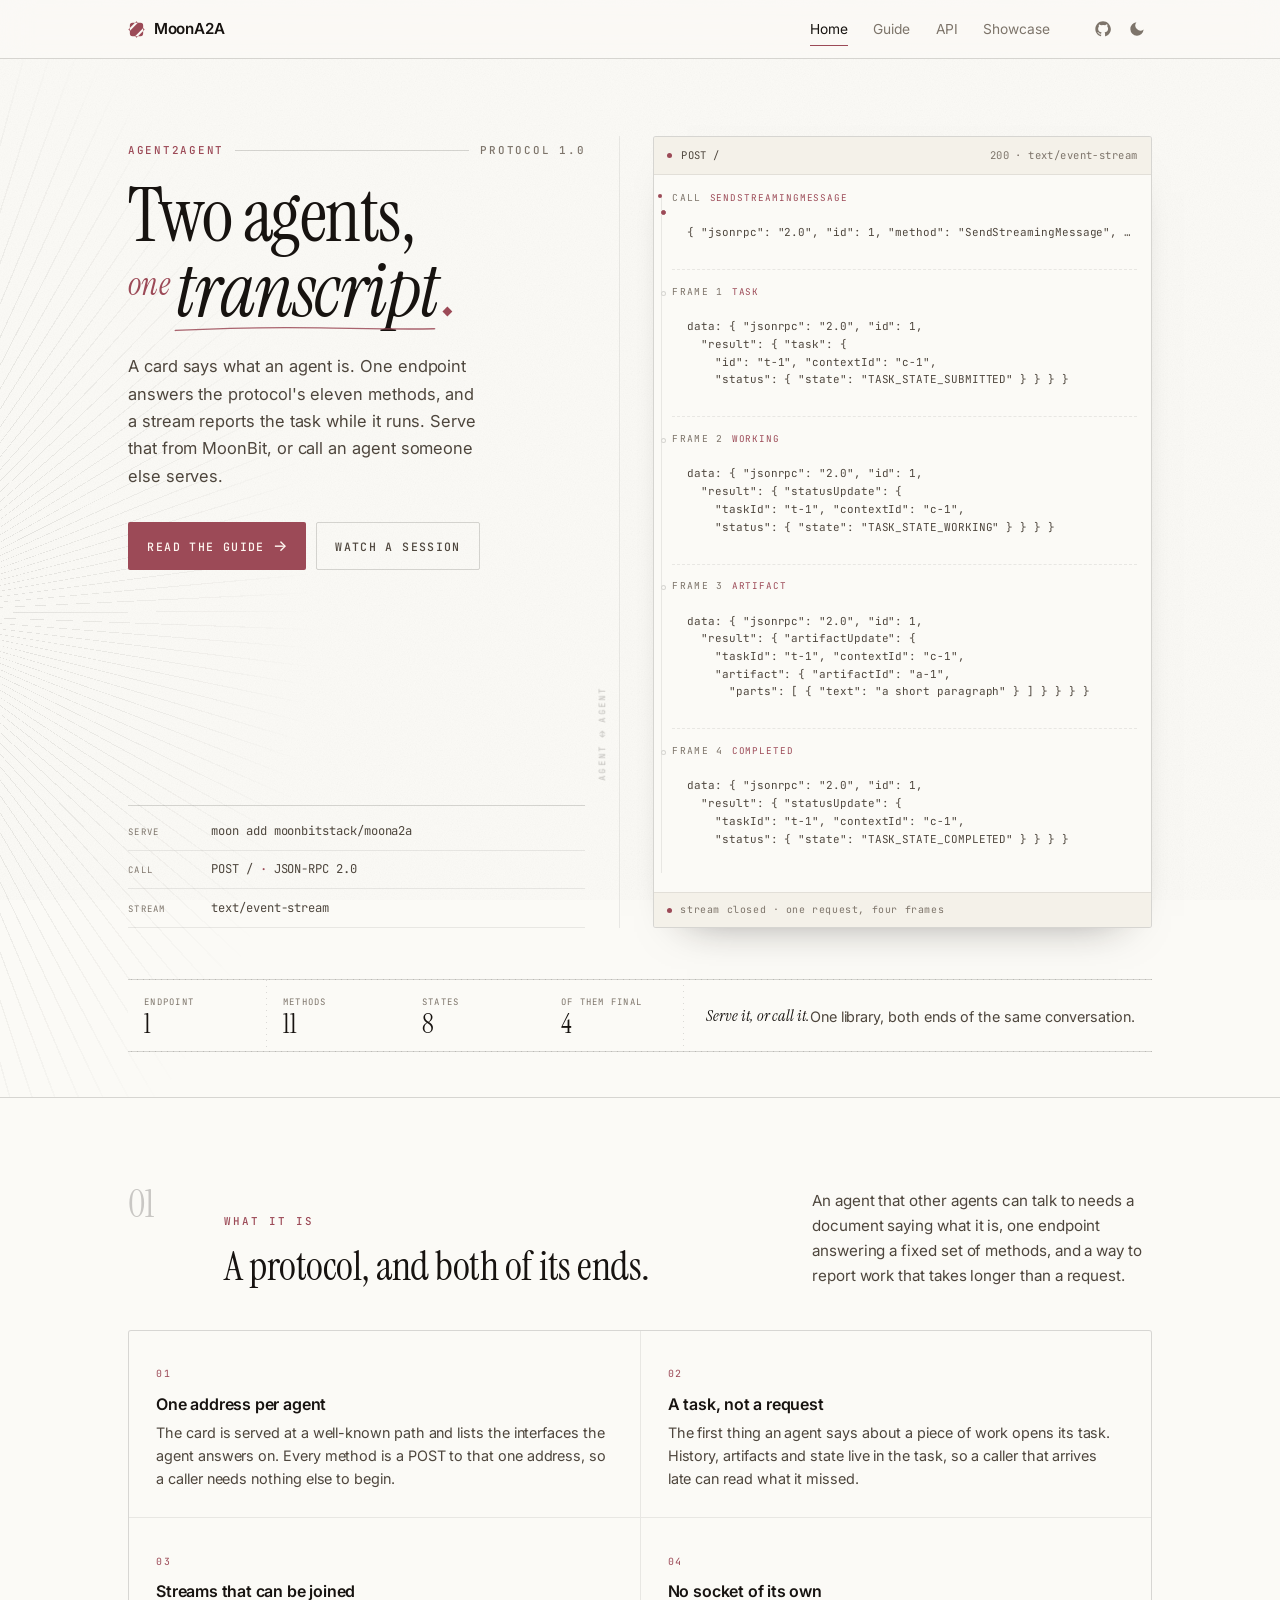
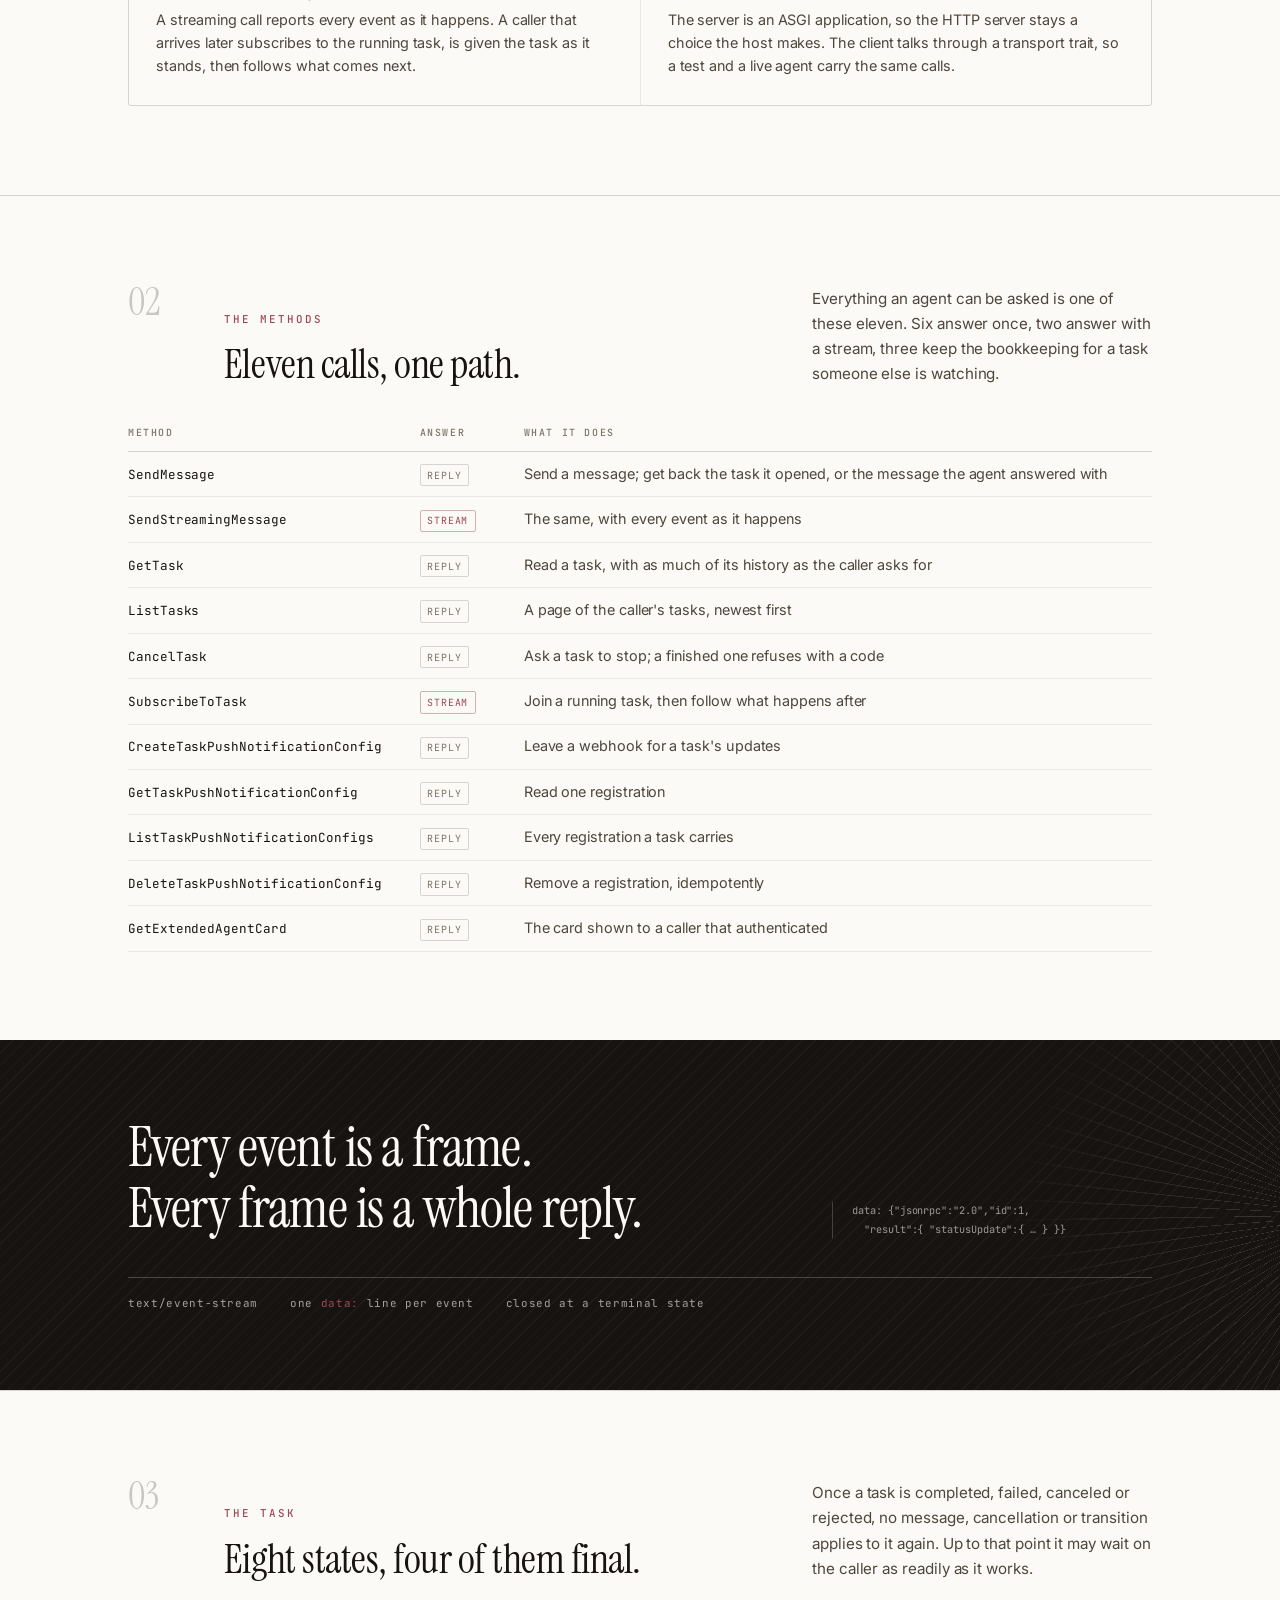
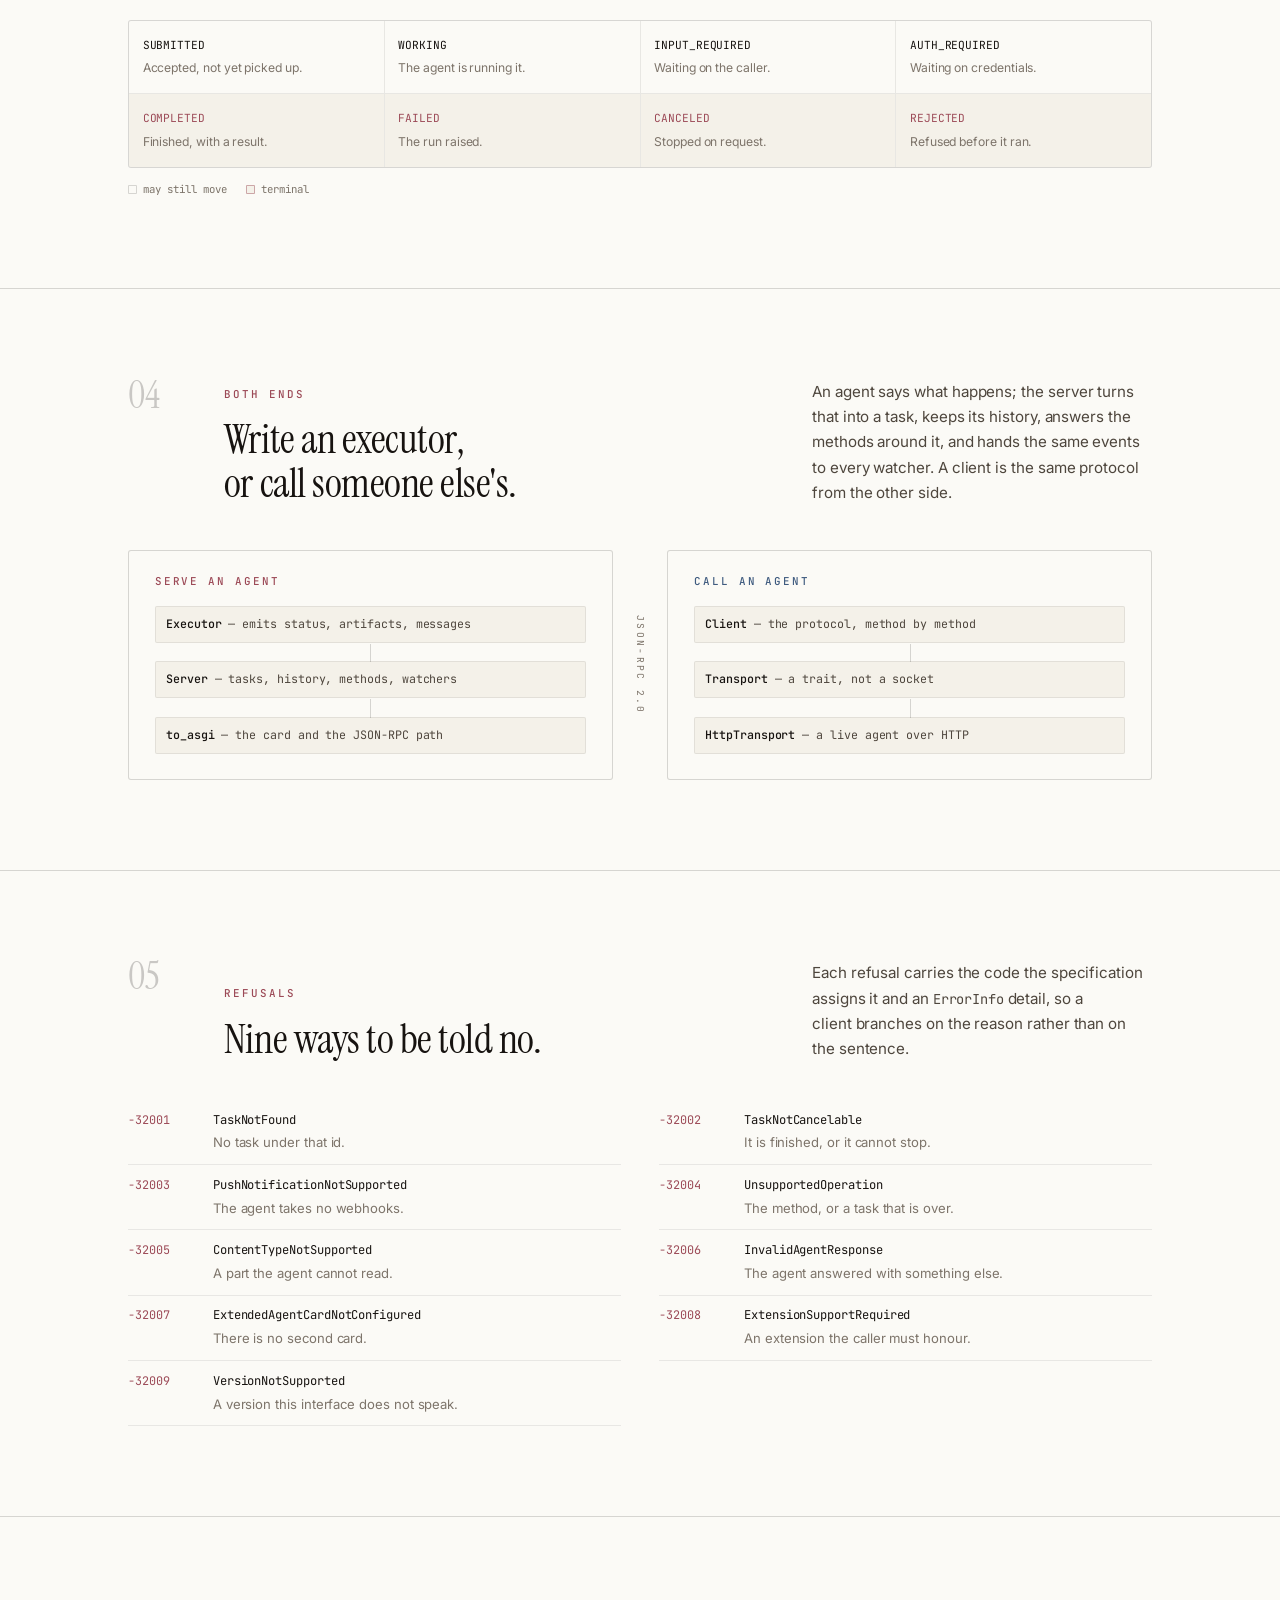
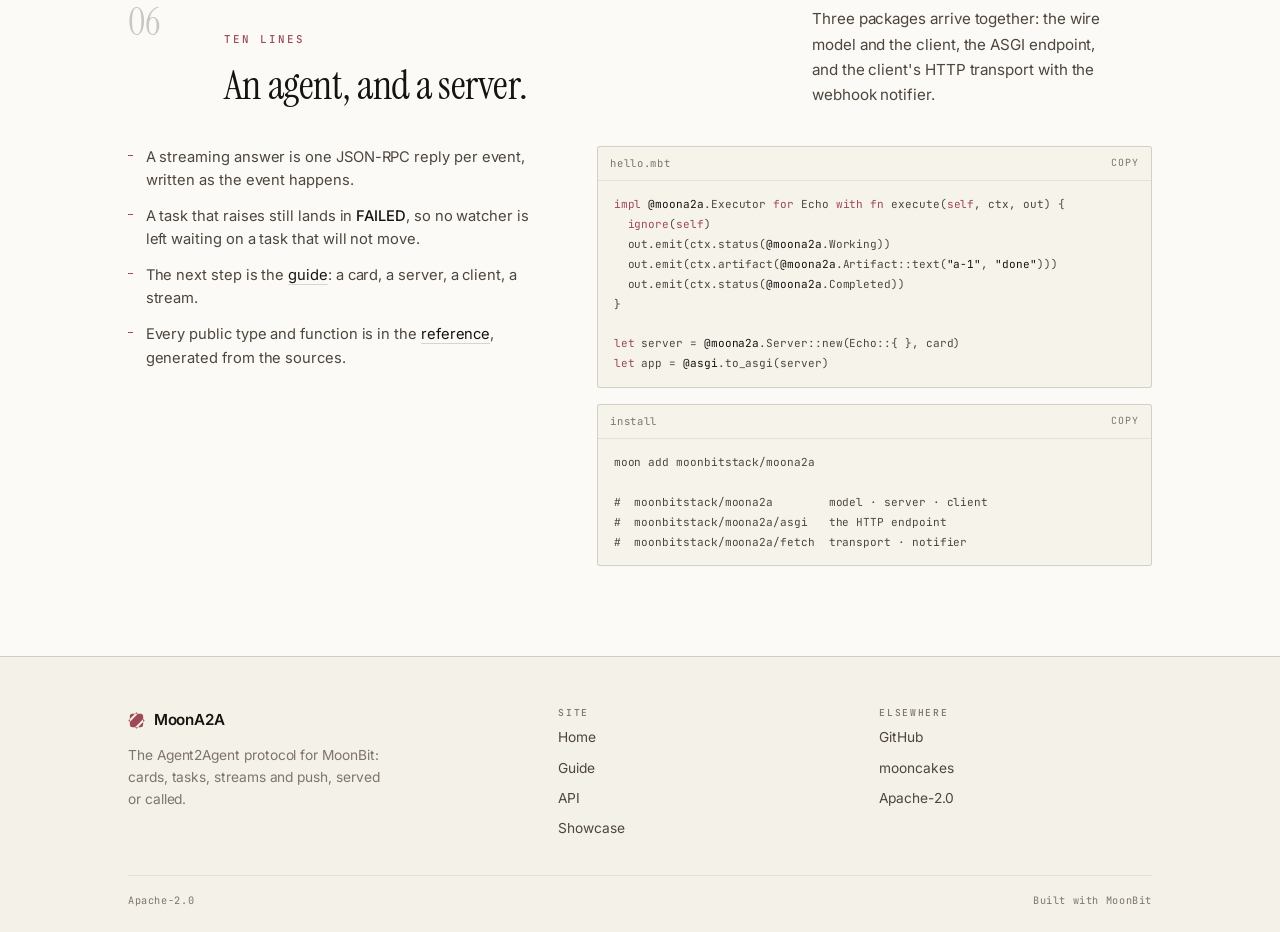
==== docs/index.html @ c61ebe17 "docs(moona2a): own every surface, from the theme to the mark. The theme now follows the system and n" ====
<!DOCTYPE html>
<html lang="en">
<head>
<meta charset="utf-8">
<meta name="viewport" content="width=device-width, initial-scale=1">
<title>MoonA2A — the Agent2Agent protocol for MoonBit</title>
<meta name="description" content="MoonA2A is the Agent2Agent protocol in MoonBit: an agent card, one JSON-RPC endpoint for the protocol's methods, tasks that stream, push notifications, and a client for calling an agent someone else runs.">
<meta name="theme-color" content="#fbfaf6">
<link rel="icon" href="data:image/svg+xml,%3Csvg xmlns='http://www.w3.org/2000/svg' viewBox='0 0 24 24'%3E%3Crect width='24' height='24' rx='3' fill='%23fbfaf6'/%3E%3Cpath fill-rule='evenodd' d='M6.2%202.6H17.8A3.6%203.6%200%200%201%2021.4%206.2V17.8A3.6%203.6%200%200%201%2017.8%2021.4H6.2A3.6%203.6%200%200%201%202.6%2017.8V6.2A3.6%203.6%200%200%201%206.2%202.6ZM0.51%2012.01L12.01%200.51L13.99%202.49L2.49%2013.99ZM10.01%2021.51L21.51%2010.01L23.49%2011.99L11.99%2023.49Z' fill='%239c4a57'/%3E%3C/svg%3E">
<link rel="preconnect" href="https://fonts.googleapis.com">
<link rel="preconnect" href="https://fonts.gstatic.com" crossorigin>
<link href="https://fonts.googleapis.com/css2?family=Inter:wght@400;500;600&family=Instrument+Serif:ital@0;1&family=JetBrains+Mono:wght@400;500&display=swap" rel="stylesheet">
<link rel="stylesheet" href="assets/site.css">
<script src="assets/site.js" defer></script>
</head>
<body id="top">
<a class="skip" href="#main">Skip to content</a>

<header class="topbar">
  <div class="wrap bar">
    <a class="brand" href="index.html">
      <svg class="mark" viewBox="0 0 24 24" aria-hidden="true"><path fill-rule="evenodd" d="M6.2 2.6H17.8A3.6 3.6 0 0 1 21.4 6.2V17.8A3.6 3.6 0 0 1 17.8 21.4H6.2A3.6 3.6 0 0 1 2.6 17.8V6.2A3.6 3.6 0 0 1 6.2 2.6ZM0.51 12.01L12.01 0.51L13.99 2.49L2.49 13.99ZM10.01 21.51L21.51 10.01L23.49 11.99L11.99 23.49Z"/></svg>
      <span>MoonA2A</span>
    </a>
    <nav class="mainnav" aria-label="Primary">
      <a href="index.html" aria-current="page">Home</a>
      <a href="guide.html">Guide</a>
      <a href="api.html">API</a>
      <a href="showcase.html">Showcase</a>
    </nav>
    <div class="tools">
      <a class="icon-btn tip" href="https://github.com/moonbitstack/moona2a" target="_blank" rel="noopener" aria-label="GitHub repository" data-tip="Source">
        <svg viewBox="0 0 24 24" fill="currentColor" aria-hidden="true"><path d="M12 .5C5.7.5.5 5.7.5 12c0 5.1 3.3 9.4 7.9 10.9.6.1.8-.3.8-.6v-2c-3.2.7-3.9-1.4-3.9-1.4-.5-1.3-1.3-1.7-1.3-1.7-1.1-.7.1-.7.1-.7 1.2.1 1.8 1.2 1.8 1.2 1 1.8 2.7 1.3 3.4 1 .1-.8.4-1.3.7-1.6-2.6-.3-5.3-1.3-5.3-5.7 0-1.3.5-2.3 1.2-3.1-.1-.3-.5-1.5.1-3.1 0 0 1-.3 3.3 1.2a11.5 11.5 0 0 1 6 0C17.3 4.7 18.3 5 18.3 5c.6 1.6.2 2.8.1 3.1.8.8 1.2 1.8 1.2 3.1 0 4.4-2.7 5.4-5.3 5.7.4.4.8 1.1.8 2.2v3.3c0 .3.2.7.8.6 4.6-1.5 7.9-5.8 7.9-10.9C23.5 5.7 18.3.5 12 .5z"/></svg>
      </a>
      <button class="icon-btn theme-toggle tip" type="button" aria-label="Switch to dark" data-tip="Dark">
        <svg class="sun" viewBox="0 0 24 24" fill="none" stroke="currentColor" stroke-width="1.6" stroke-linecap="round" aria-hidden="true"><circle cx="12" cy="12" r="4.6"/><path d="M12 2.2v2.2M12 19.6v2.2M2.2 12h2.2M19.6 12h2.2M5.1 5.1l1.6 1.6M17.3 17.3l1.6 1.6M18.9 5.1l-1.6 1.6M6.7 17.3l-1.6 1.6"/></svg>
        <svg class="moon" viewBox="0 0 24 24" fill="currentColor" aria-hidden="true"><path d="M22 12.88A10 10 0 1 1 11.12 2a7.78 7.78 0 0 0 10.88 10.88z"/></svg>
      </button>
    </div>
  </div>
</header>

<main id="main">

<section class="hero">
  <div class="ara" aria-hidden="true"></div>
  <div class="wrap">
    <div class="hero-grid">
      <div class="hero-copy">
        <div class="hero-kicker">
          <span class="eyebrow">Agent2Agent</span>
          <span class="k-rule" aria-hidden="true"></span>
          <span class="eyebrow dim">Protocol 1.0</span>
        </div>

        <h1 class="hero-title">
          <span class="hl">Two agents,</span>
          <span class="hl"><span class="one">one</span><span class="word">transcript<svg class="strike" viewBox="0 0 200 12" preserveAspectRatio="none" aria-hidden="true"><path d="M2 8.6C36 5.4 74 4.1 112 5.1c31 0.8 60 2.4 86 1.2"/></svg></span><span class="stop" aria-hidden="true"></span></span>
        </h1>

        <p class="lede">A card says what an agent is. One endpoint answers the protocol's eleven methods, and a stream reports the task while it runs. Serve that from MoonBit, or call an agent someone else serves.</p>
        <div class="actions">
          <a class="btn" href="guide.html">Read the guide <span class="arrow">→</span></a>
          <a class="btn ghost" href="showcase.html">Watch a session</a>
        </div>
        <dl class="docket">
          <div class="d-row"><dt>serve</dt><dd>moon add moonbitstack/moona2a</dd></div>
          <div class="d-row"><dt>call</dt><dd>POST / <span class="sep">·</span> JSON-RPC 2.0</dd></div>
          <div class="d-row"><dt>stream</dt><dd>text/event-stream</dd></div>
        </dl>
      </div>

      <div class="transcript" aria-label="A streaming call and the frames it answers with">
        <div class="t-head">
          <span class="dot"></span>
          <span class="t-method">POST /</span>
          <span class="t-status">200 · text/event-stream</span>
        </div>
        <div class="t-body">
          <div class="t-frame">
            <div class="f-label">call <span class="f-state">SendStreamingMessage</span></div>
<pre>{ "jsonrpc": "2.0", "id": 1, "method": "SendStreamingMessage", … }</pre>
          </div>
          <div class="t-frame">
            <div class="f-label">frame 1 <span class="f-state">task</span></div>
<pre>data: { "jsonrpc": "2.0", "id": 1,
  "result": { "task": {
    "id": "t-1", "contextId": "c-1",
    "status": { "state": "TASK_STATE_SUBMITTED" } } } }</pre>
          </div>
          <div class="t-frame">
            <div class="f-label">frame 2 <span class="f-state">working</span></div>
<pre>data: { "jsonrpc": "2.0", "id": 1,
  "result": { "statusUpdate": {
    "taskId": "t-1", "contextId": "c-1",
    "status": { "state": "TASK_STATE_WORKING" } } } }</pre>
          </div>
          <div class="t-frame">
            <div class="f-label">frame 3 <span class="f-state">artifact</span></div>
<pre>data: { "jsonrpc": "2.0", "id": 1,
  "result": { "artifactUpdate": {
    "taskId": "t-1", "contextId": "c-1",
    "artifact": { "artifactId": "a-1",
      "parts": [ { "text": "a short paragraph" } ] } } } }</pre>
          </div>
          <div class="t-frame">
            <div class="f-label">frame 4 <span class="f-state">completed</span></div>
<pre>data: { "jsonrpc": "2.0", "id": 1,
  "result": { "statusUpdate": {
    "taskId": "t-1", "contextId": "c-1",
    "status": { "state": "TASK_STATE_COMPLETED" } } } }</pre>
          </div>
        </div>
        <div class="t-foot"><span class="dot"></span>stream closed · one request, four frames</div>
      </div>
    </div>

    <div class="hero-foot">
      <div class="hf-cell"><span>endpoint</span><b>1</b></div>
      <div class="hf-cell"><span>methods</span><b>11</b></div>
      <div class="hf-cell"><span>states</span><b>8</b></div>
      <div class="hf-cell"><span>of them final</span><b>4</b></div>
      <p class="hf-note"><em>Serve it, or call it.</em> One library, both ends of the same conversation.</p>
    </div>
  </div>
</section>

<section class="section" id="capabilities">
  <div class="wrap">
    <div class="section-head">
      <span class="num">01</span>
      <div class="head-text">
        <span class="kicker">What it is</span>
        <h2>A protocol, and both of its ends.</h2>
      </div>
      <p>An agent that other agents can talk to needs a document saying what it is, one endpoint answering a fixed set of methods, and a way to report work that takes longer than a request.</p>
    </div>

    <div class="cards">
      <article class="card">
        <span class="num">01</span>
        <h3>One address per agent</h3>
        <p>The card is served at a well-known path and lists the interfaces the agent answers on. Every method is a POST to that one address, so a caller needs nothing else to begin.</p>
      </article>
      <article class="card">
        <span class="num">02</span>
        <h3>A task, not a request</h3>
        <p>The first thing an agent says about a piece of work opens its task. History, artifacts and state live in the task, so a caller that arrives late can read what it missed.</p>
      </article>
      <article class="card">
        <span class="num">03</span>
        <h3>Streams that can be joined</h3>
        <p>A streaming call reports every event as it happens. A caller that arrives later subscribes to the running task, is given the task as it stands, then follows what comes next.</p>
      </article>
      <article class="card">
        <span class="num">04</span>
        <h3>No socket of its own</h3>
        <p>The server is an ASGI application, so the HTTP server stays a choice the host makes. The client talks through a transport trait, so a test and a live agent carry the same calls.</p>
      </article>
    </div>
  </div>
</section>

<section class="section" id="methods">
  <div class="wrap">
    <div class="section-head">
      <span class="num">02</span>
      <div class="head-text">
        <span class="kicker">The methods</span>
        <h2>Eleven calls, one path.</h2>
      </div>
      <p>Everything an agent can be asked is one of these eleven. Six answer once, two answer with a stream, three keep the bookkeeping for a task someone else is watching.</p>
    </div>

    <table class="methods">
      <thead>
        <tr><th scope="col">Method</th><th scope="col">Answer</th><th scope="col">What it does</th></tr>
      </thead>
      <tbody>
        <tr><td>SendMessage</td><td><span class="chip">reply</span></td><td>Send a message; get back the task it opened, or the message the agent answered with</td></tr>
        <tr><td>SendStreamingMessage</td><td><span class="chip stream">stream</span></td><td>The same, with every event as it happens</td></tr>
        <tr><td>GetTask</td><td><span class="chip">reply</span></td><td>Read a task, with as much of its history as the caller asks for</td></tr>
        <tr><td>ListTasks</td><td><span class="chip">reply</span></td><td>A page of the caller's tasks, newest first</td></tr>
        <tr><td>CancelTask</td><td><span class="chip">reply</span></td><td>Ask a task to stop; a finished one refuses with a code</td></tr>
        <tr><td>SubscribeToTask</td><td><span class="chip stream">stream</span></td><td>Join a running task, then follow what happens after</td></tr>
        <tr><td>CreateTaskPushNotificationConfig</td><td><span class="chip">reply</span></td><td>Leave a webhook for a task's updates</td></tr>
        <tr><td>GetTaskPushNotificationConfig</td><td><span class="chip">reply</span></td><td>Read one registration</td></tr>
        <tr><td>ListTaskPushNotificationConfigs</td><td><span class="chip">reply</span></td><td>Every registration a task carries</td></tr>
        <tr><td>DeleteTaskPushNotificationConfig</td><td><span class="chip">reply</span></td><td>Remove a registration, idempotently</td></tr>
        <tr><td>GetExtendedAgentCard</td><td><span class="chip">reply</span></td><td>The card shown to a caller that authenticated</td></tr>
      </tbody>
    </table>
  </div>
</section>

<section class="band">
  <div class="wrap">
    <p class="band-line">Every event is a frame.<br>Every frame is a whole reply.</p>
    <div class="band-side" aria-hidden="true">
      <code>data: {"jsonrpc":"2.0","id":1,</code>
      <code>&nbsp;&nbsp;"result":{ "statusUpdate":{ … } }}</code>
    </div>
    <div class="band-note">
      <span>text/event-stream</span>
      <span>one <code>data:</code> line per event</span>
      <span>closed at a terminal state</span>
    </div>
  </div>
</section>

<section class="section" id="task">
  <div class="wrap">
    <div class="section-head">
      <span class="num">03</span>
      <div class="head-text">
        <span class="kicker">The task</span>
        <h2>Eight states, four of them final.</h2>
      </div>
      <p>Once a task is completed, failed, canceled or rejected, no message, cancellation or transition applies to it again. Up to that point it may wait on the caller as readily as it works.</p>
    </div>

    <div class="cycle">
      <div class="state-cell"><code>SUBMITTED</code><span>Accepted, not yet picked up.</span></div>
      <div class="state-cell"><code>WORKING</code><span>The agent is running it.</span></div>
      <div class="state-cell"><code>INPUT_REQUIRED</code><span>Waiting on the caller.</span></div>
      <div class="state-cell"><code>AUTH_REQUIRED</code><span>Waiting on credentials.</span></div>
      <div class="state-cell is-final"><code>COMPLETED</code><span>Finished, with a result.</span></div>
      <div class="state-cell is-final"><code>FAILED</code><span>The run raised.</span></div>
      <div class="state-cell is-final"><code>CANCELED</code><span>Stopped on request.</span></div>
      <div class="state-cell is-final"><code>REJECTED</code><span>Refused before it ran.</span></div>
    </div>
    <div class="cycle-key">
      <span class="open"><i></i>may still move</span>
      <span class="final"><i></i>terminal</span>
    </div>
  </div>
</section>

<section class="section" id="directions">
  <div class="wrap">
    <div class="section-head">
      <span class="num">04</span>
      <div class="head-text">
        <span class="kicker">Both ends</span>
        <h2>Write an executor,<br>or call someone else's.</h2>
      </div>
      <p>An agent says what happens; the server turns that into a task, keeps its history, answers the methods around it, and hands the same events to every watcher. A client is the same protocol from the other side.</p>
    </div>

    <div class="duo">
      <div class="duo-side">
        <h3>Serve an agent</h3>
        <ul class="duo-stack">
          <li><b>Executor</b> — emits status, artifacts, messages</li>
          <li><b>Server</b> — tasks, history, methods, watchers</li>
          <li><b>to_asgi</b> — the card and the JSON-RPC path</li>
        </ul>
      </div>
      <div class="duo-mid"><span>json-rpc 2.0</span></div>
      <div class="duo-side client">
        <h3>Call an agent</h3>
        <ul class="duo-stack">
          <li><b>Client</b> — the protocol, method by method</li>
          <li><b>Transport</b> — a trait, not a socket</li>
          <li><b>HttpTransport</b> — a live agent over HTTP</li>
        </ul>
      </div>
    </div>
  </div>
</section>

<section class="section" id="refusals">
  <div class="wrap">
    <div class="section-head">
      <span class="num">05</span>
      <div class="head-text">
        <span class="kicker">Refusals</span>
        <h2>Nine ways to be told no.</h2>
      </div>
      <p>Each refusal carries the code the specification assigns it and an <span class="mono">ErrorInfo</span> detail, so a client branches on the reason rather than on the sentence.</p>
    </div>

    <div class="refusals">
      <div class="refusal"><span class="code">-32001</span><span class="name">TaskNotFound</span><span class="means">No task under that id.</span></div>
      <div class="refusal"><span class="code">-32002</span><span class="name">TaskNotCancelable</span><span class="means">It is finished, or it cannot stop.</span></div>
      <div class="refusal"><span class="code">-32003</span><span class="name">PushNotificationNotSupported</span><span class="means">The agent takes no webhooks.</span></div>
      <div class="refusal"><span class="code">-32004</span><span class="name">UnsupportedOperation</span><span class="means">The method, or a task that is over.</span></div>
      <div class="refusal"><span class="code">-32005</span><span class="name">ContentTypeNotSupported</span><span class="means">A part the agent cannot read.</span></div>
      <div class="refusal"><span class="code">-32006</span><span class="name">InvalidAgentResponse</span><span class="means">The agent answered with something else.</span></div>
      <div class="refusal"><span class="code">-32007</span><span class="name">ExtendedAgentCardNotConfigured</span><span class="means">There is no second card.</span></div>
      <div class="refusal"><span class="code">-32008</span><span class="name">ExtensionSupportRequired</span><span class="means">An extension the caller must honour.</span></div>
      <div class="refusal"><span class="code">-32009</span><span class="name">VersionNotSupported</span><span class="means">A version this interface does not speak.</span></div>
    </div>
  </div>
</section>

<section class="section" id="install">
  <div class="wrap">
    <div class="section-head">
      <span class="num">06</span>
      <div class="head-text">
        <span class="kicker">Ten lines</span>
        <h2>An agent, and a server.</h2>
      </div>
      <p>Three packages arrive together: the wire model and the client, the ASGI endpoint, and the client's HTTP transport with the webhook notifier.</p>
    </div>

    <div class="split">
      <div>
        <ul class="notes">
          <li><span>A streaming answer is one JSON-RPC reply per event, written as the event happens.</span></li>
          <li><span>A task that raises still lands in <b>FAILED</b>, so no watcher is left waiting on a task that will not move.</span></li>
          <li><span>The next step is the <a href="guide.html">guide</a>: a card, a server, a client, a stream.</span></li>
          <li><span>Every public type and function is in the <a href="api.html">reference</a>, generated from the sources.</span></li>
        </ul>
      </div>
      <div>
        <div class="code-block" data-copy>
          <div class="cap">hello.mbt</div>
<pre data-lang="moonbit"><code>impl @moona2a.Executor for Echo with fn execute(self, ctx, out) {
  ignore(self)
  out.emit(ctx.status(@moona2a.Working))
  out.emit(ctx.artifact(@moona2a.Artifact::text("a-1", "done")))
  out.emit(ctx.status(@moona2a.Completed))
}

let server = @moona2a.Server::new(Echo::{ }, card)
let app = @asgi.to_asgi(server)</code></pre>
        </div>
        <div class="code-block" data-copy>
          <div class="cap">install</div>
<pre><code>moon add moonbitstack/moona2a

#  moonbitstack/moona2a        model · server · client
#  moonbitstack/moona2a/asgi   the HTTP endpoint
#  moonbitstack/moona2a/fetch  transport · notifier</code></pre>
        </div>
      </div>
    </div>
  </div>
</section>

</main>

<footer class="foot">
  <div class="wrap">
    <div class="foot-main">
      <div class="foot-brand">
        <a class="brand" href="index.html">
          <svg class="mark" viewBox="0 0 24 24" aria-hidden="true"><path fill-rule="evenodd" d="M6.2 2.6H17.8A3.6 3.6 0 0 1 21.4 6.2V17.8A3.6 3.6 0 0 1 17.8 21.4H6.2A3.6 3.6 0 0 1 2.6 17.8V6.2A3.6 3.6 0 0 1 6.2 2.6ZM0.51 12.01L12.01 0.51L13.99 2.49L2.49 13.99ZM10.01 21.51L21.51 10.01L23.49 11.99L11.99 23.49Z"/></svg>
          <span>MoonA2A</span>
        </a>
        <p class="tag">The Agent2Agent protocol for MoonBit: cards, tasks, streams and push, served or called.</p>
      </div>
      <div class="foot-col">
        <h4>Site</h4>
        <a href="index.html">Home</a>
        <a href="guide.html">Guide</a>
        <a href="api.html">API</a>
        <a href="showcase.html">Showcase</a>
      </div>
      <div class="foot-col">
        <h4>Elsewhere</h4>
        <a href="https://github.com/moonbitstack/moona2a" target="_blank" rel="noopener">GitHub</a>
        <a href="https://mooncakes.io/docs/moonbitstack/moona2a" target="_blank" rel="noopener">mooncakes</a>
        <a href="https://github.com/moonbitstack/moona2a/blob/master/LICENSE" target="_blank" rel="noopener">Apache-2.0</a>
      </div>
    </div>
    <div class="legal"><span>Apache-2.0</span><span>Built with MoonBit</span></div>
  </div>
</footer>
</body>
</html>
---- docs/assets/site.css ----
/* ------------------------------------------------------------------- tokens */
:root {
  --sans: "Inter", ui-sans-serif, system-ui, -apple-system, "Segoe UI", "Helvetica Neue", Arial, sans-serif;
  --serif: "Instrument Serif", "Iowan Old Style", "Palatino Linotype", Palatino, "Book Antiqua", Georgia, ui-serif, serif;
  --mono: "JetBrains Mono", ui-monospace, "Cascadia Mono", "SFMono-Regular", Consolas, monospace;
  --paper: #fbfaf6;
  --paper-2: #f4f1e9;
  --paper-3: #eae6db;
  --code: #f6f3eb;
  --ink: #171310;
  --ink-2: #4e463d;
  --ink-3: #7d746a;
  --rose: #9c4a57;
  --rose-2: #b76a76;
  --on-rose: #fff8f2;
  --blue: #3f5b7f;
  --hair: color-mix(in srgb, var(--ink) 16%, transparent);
  --hair-2: color-mix(in srgb, var(--ink) 8%, transparent);
  --wash: color-mix(in srgb, var(--ink) 4%, transparent);
  --rose-wash: color-mix(in srgb, var(--rose) 10%, transparent);
  --blue-wash: color-mix(in srgb, var(--blue) 9%, transparent);
  --select: color-mix(in srgb, var(--rose) 22%, transparent);
  --wrap: 1128px;
  --gutter: clamp(1.25rem, 4.2vw, 3.25rem);
  --ease: cubic-bezier(0.2, 0.7, 0.3, 1);
  --grain: url("data:image/svg+xml,%3Csvg xmlns='http://www.w3.org/2000/svg' width='160' height='160'%3E%3Cfilter id='g'%3E%3CfeTurbulence type='fractalNoise' baseFrequency='.86' numOctaves='3' stitchTiles='stitch'/%3E%3CfeColorMatrix type='saturate' values='0'/%3E%3C/filter%3E%3Crect width='160' height='160' filter='url(%23g)' opacity='.07'/%3E%3C/svg%3E");
  --hatch: repeating-linear-gradient(135deg, color-mix(in srgb, var(--ink) 14%, transparent) 0 1px, transparent 1px 6px);
  --hatch-rose: repeating-linear-gradient(135deg, color-mix(in srgb, var(--rose) 34%, transparent) 0 1px, transparent 1px 5px);
  color-scheme: light;
}
[data-theme="dark"] {
  --paper: #12100d;
  --paper-2: #1a1713;
  --paper-3: #221e19;
  --code: #18150f;
  --ink: #f3ede4;
  --ink-2: #bcb3a6;
  --ink-3: #8b8275;
  --rose: #e2a0ab;
  --rose-2: #efb9c1;
  --on-rose: #1a1113;
  --blue: #a8bedb;
  color-scheme: dark;
}
@media (prefers-color-scheme: dark) {
  :root:not([data-theme="light"]) {
    --paper: #12100d;
    --paper-2: #1a1713;
    --paper-3: #221e19;
    --code: #18150f;
    --ink: #f3ede4;
    --ink-2: #bcb3a6;
    --ink-3: #8b8275;
    --rose: #e2a0ab;
    --rose-2: #efb9c1;
    --on-rose: #1a1113;
    --blue: #a8bedb;
  }
}
/* --------------------------------------------------------------------- base */
*,
*::before,
*::after {
  box-sizing: border-box;
}
html {
  -webkit-text-size-adjust: 100%;
  text-underline-offset: 0.24em;
  text-decoration-thickness: 1px;
  scroll-behavior: smooth;
  scroll-padding-top: 78px;
}
@media (prefers-reduced-motion: reduce) {
  html {
    scroll-behavior: auto;
  }
}
body {
  margin: 0;
  background-color: var(--paper);
  background-image: var(--grain);
  background-size: 160px 160px;
  background-blend-mode: multiply;
  background-attachment: fixed;
  color: var(--ink);
  font-family: var(--sans);
  font-size: 16.5px;
  line-height: 1.62;
  letter-spacing: -0.004em;
  font-variant-ligatures: no-contextual;
  -webkit-font-smoothing: antialiased;
  overflow-x: hidden;
  caret-color: var(--rose);
}
[data-theme="dark"] body {
  background-blend-mode: screen;
}
@media (prefers-color-scheme: dark) {
  :root:not([data-theme="light"]) body {
    background-blend-mode: screen;
  }
}
body,
body * {
  -webkit-user-select: none;
  -moz-user-select: none;
  user-select: none;
  -webkit-user-drag: none;
  -webkit-touch-callout: none;
}
pre,
code,
kbd,
samp,
input,
textarea,
.pick {
  -webkit-user-select: text;
  -moz-user-select: text;
  user-select: text;
}
::selection {
  background: var(--select);
  color: var(--ink);
}
h1,
h2,
h3,
h4 {
  margin: 0;
  font-weight: 400;
  line-height: 1.1;
  letter-spacing: -0.012em;
  text-wrap: balance;
}
p {
  margin: 0;
  color: var(--ink-2);
  text-wrap: pretty;
}
a {
  color: inherit;
  text-decoration: none;
}
ul,
ol {
  margin: 0;
  padding: 0;
  list-style: none;
}
img,
svg {
  display: block;
  max-width: 100%;
}
button {
  font: inherit;
  color: inherit;
  background: none;
  border: 0;
  padding: 0;
  cursor: pointer;
}
input {
  font: inherit;
  color: inherit;
}
/* --------------------------------------------------- no browser defaults left */
::placeholder {
  color: var(--ink-3);
  opacity: 1;
}
::marker {
  color: var(--ink-3);
}
button,
input,
select,
textarea,
summary,
[tabindex] {
  -webkit-tap-highlight-color: transparent;
}
input,
select,
textarea {
  appearance: none;
  -webkit-appearance: none;
  border-radius: 0;
  background: none;
  border: 0;
}
input::-webkit-search-decoration,
input::-webkit-search-cancel-button,
input::-webkit-search-results-button {
  -webkit-appearance: none;
  display: none;
}
textarea {
  resize: vertical;
}
select {
  cursor: pointer;
}
select:not([multiple]) {
  padding: 0.5rem 2rem 0.42rem 0.6rem;
  border: 1px solid var(--hair);
  border-radius: 2px;
  background-color: var(--paper-2);
  background-image: linear-gradient(45deg, transparent 50%, var(--ink-3) 50%), linear-gradient(135deg, var(--ink-3) 50%, transparent 50%);
  background-position: calc(100% - 14px) 55%, calc(100% - 9px) 55%;
  background-size: 5px 5px, 5px 5px;
  background-repeat: no-repeat;
  font-family: var(--mono);
  font-size: 0.76rem;
}
input[type="checkbox"],
input[type="radio"] {
  width: 0.85rem;
  height: 0.85rem;
  border: 1px solid var(--ink-3);
  background: var(--paper);
  cursor: pointer;
}
input[type="checkbox"]:checked,
input[type="radio"]:checked {
  border-color: var(--rose);
  background: var(--rose);
}
input[type="radio"] {
  border-radius: 50%;
}
input[type="range"] {
  height: 18px;
  background: transparent;
  cursor: pointer;
}
input[type="range"]::-webkit-slider-runnable-track {
  height: 2px;
  background: var(--hair);
}
input[type="range"]::-webkit-slider-thumb {
  -webkit-appearance: none;
  width: 11px;
  height: 11px;
  margin-top: -4.5px;
  border-radius: 50%;
  background: var(--rose);
}
input[type="range"]::-moz-range-track {
  height: 2px;
  background: var(--hair);
}
input[type="range"]::-moz-range-thumb {
  width: 11px;
  height: 11px;
  border: 0;
  border-radius: 50%;
  background: var(--rose);
}
progress {
  appearance: none;
  height: 2px;
  width: 100%;
  border: 0;
  background: var(--hair);
}
progress::-webkit-progress-bar {
  background: var(--hair);
}
progress::-webkit-progress-value {
  background: var(--rose);
}
progress::-moz-progress-bar {
  background: var(--rose);
}
:where(a, button, input, select, textarea, summary, [tabindex]):focus-visible {
  outline: none;
  box-shadow: 0 0 0 2px var(--paper), 0 0 0 3px var(--rose);
}
:where(a, button, input, select, textarea, summary, [tabindex]):focus:not(:focus-visible) {
  outline: none;
}
/* ------------------------------------------------------------------ tooltips */
.tip {
  position: relative;
}
.tip::after {
  content: attr(data-tip);
  position: absolute;
  top: calc(100% + 9px);
  left: 50%;
  z-index: 80;
  padding: 0.3rem 0.45rem 0.24rem;
  border-radius: 2px;
  background: var(--ink);
  color: var(--paper);
  font-family: var(--mono);
  font-size: 0.55rem;
  font-weight: 400;
  letter-spacing: 0.12em;
  line-height: 1.2;
  text-transform: uppercase;
  white-space: nowrap;
  opacity: 0;
  transform: translate(-50%, -3px);
  pointer-events: none;
  transition: opacity 0.16s var(--ease), transform 0.16s var(--ease);
}
.tip::before {
  content: "";
  position: absolute;
  top: calc(100% + 4px);
  left: 50%;
  z-index: 81;
  width: 5px;
  height: 5px;
  margin-left: -2.5px;
  background: var(--ink);
  transform: rotate(45deg) scale(0.6);
  opacity: 0;
  pointer-events: none;
  transition: opacity 0.16s var(--ease);
}
.tip:hover::after,
.tip:focus-visible::after {
  opacity: 1;
  transform: translate(-50%, 0);
}
.tip:hover::before,
.tip:focus-visible::before {
  opacity: 1;
}
@media (hover: none) {
  .tip::after,
  .tip::before {
    display: none;
  }
}
code,
kbd,
samp {
  font-family: var(--mono);
  font-size: 0.88em;
  overflow-wrap: anywhere;
}
hr {
  border: 0;
  border-top: 1px solid var(--hair);
  margin: 0;
}
/* ---------------------------------------------------------------- scrollbar */
@supports selector(::-webkit-scrollbar) {
  html::-webkit-scrollbar {
    width: 11px;
    height: 11px;
  }
  html::-webkit-scrollbar-track {
    background-color: transparent;
  }
  html::-webkit-scrollbar-thumb {
    border: 3px solid transparent;
    border-radius: 99px;
    background-color: color-mix(in srgb, var(--ink) 26%, transparent);
    background-clip: content-box;
  }
  html::-webkit-scrollbar-thumb:hover {
    background-color: color-mix(in srgb, var(--ink) 40%, transparent);
  }
  html.at-top::-webkit-scrollbar-thumb {
    background-color: transparent;
  }
  :is(.scroll, pre, .toc, .api-nav)::-webkit-scrollbar {
    width: 9px;
    height: 9px;
  }
  :is(.scroll, pre, .toc, .api-nav)::-webkit-scrollbar-track {
    background-color: transparent;
  }
  :is(.scroll, pre, .toc, .api-nav)::-webkit-scrollbar-thumb {
    border: 3px solid transparent;
    border-radius: 99px;
    background-color: color-mix(in srgb, var(--ink) 14%, transparent);
    background-clip: content-box;
  }
  :is(.scroll, pre, .toc, .api-nav):hover::-webkit-scrollbar-thumb {
    background-color: color-mix(in srgb, var(--ink) 32%, transparent);
  }
}
@supports not selector(::-webkit-scrollbar) {
  html {
    scrollbar-width: thin;
    scrollbar-color: color-mix(in srgb, var(--ink) 26%, transparent) transparent;
  }
  html.at-top {
    scrollbar-color: transparent transparent;
  }
  :is(.scroll, pre, .toc, .api-nav) {
    scrollbar-width: thin;
    scrollbar-color: color-mix(in srgb, var(--ink) 16%, transparent) transparent;
  }
  :is(.scroll, pre, .toc, .api-nav):hover {
    scrollbar-color: color-mix(in srgb, var(--ink) 32%, transparent) transparent;
  }
}
/* ------------------------------------------------------------------- layout */
.wrap {
  width: 100%;
  max-width: var(--wrap);
  margin-inline: auto;
  padding-inline: var(--gutter);
}
.skip {
  position: absolute;
  left: -9999px;
  top: 0;
  padding: 0.6rem 1rem;
  background: var(--ink);
  color: var(--paper);
  font-family: var(--mono);
  font-size: 0.72rem;
  z-index: 100;
}
.skip:focus {
  left: 1rem;
  top: 1rem;
}
.mono {
  font-family: var(--mono);
  font-size: 0.9em;
  letter-spacing: -0.01em;
}
.eyebrow {
  font-family: var(--mono);
  font-size: 0.68rem;
  font-weight: 500;
  letter-spacing: 0.2em;
  text-transform: uppercase;
  color: var(--ink-3);
}
.kicker {
  display: inline-block;
  font-family: var(--mono);
  font-size: 0.68rem;
  font-weight: 500;
  letter-spacing: 0.18em;
  text-transform: uppercase;
  color: var(--rose);
}
.lede {
  max-width: 54ch;
  font-size: 1.06rem;
  line-height: 1.62;
  color: var(--ink-2);
}
.section {
  padding-block: clamp(3.6rem, 7vw, 5.6rem);
  border-top: 1px solid var(--hair);
}
.section-head {
  display: grid;
  grid-template-columns: 3.6rem minmax(0, 1.02fr) minmax(0, 0.78fr);
  gap: 0 clamp(1.2rem, 3vw, 2.6rem);
  align-items: end;
  padding-bottom: clamp(1.8rem, 3vw, 2.6rem);
}
.section-head .num {
  align-self: start;
  font-family: var(--serif);
  font-size: clamp(2.1rem, 3vw, 2.6rem);
  line-height: 0.86;
  color: color-mix(in srgb, var(--ink) 22%, transparent);
  font-variant-numeric: lining-nums;
}
.section-head h2 {
  margin-top: 0.8rem;
  font-family: var(--serif);
  font-size: clamp(1.9rem, 3.2vw, 2.6rem);
  line-height: 1.06;
}
.section-head p {
  justify-self: end;
  max-width: 34ch;
  font-size: 0.95rem;
  line-height: 1.66;
}
/* a band of ink, where the page stops and the wire speaks */
.band {
  position: relative;
  overflow: hidden;
  background: var(--ink);
  color: var(--paper);
  padding-block: clamp(3rem, 6.4vw, 4.8rem);
  margin-top: -1px;
}
.band::before {
  content: "";
  position: absolute;
  top: -40%;
  right: -6%;
  width: 62%;
  height: 180%;
  background-image: repeating-conic-gradient(from 184deg at 100% 50%, color-mix(in srgb, var(--paper) 38%, transparent) 0deg 0.3deg, transparent 0.3deg 3.4deg);
  mask-image: radial-gradient(62% 74% at 100% 50%, #000, transparent 72%);
  -webkit-mask-image: radial-gradient(62% 74% at 100% 50%, #000, transparent 72%);
  opacity: 0.5;
  pointer-events: none;
}
.band::after {
  content: "";
  position: absolute;
  inset: 0;
  background: repeating-linear-gradient(135deg, color-mix(in srgb, var(--paper) 4%, transparent) 0 1px, transparent 1px 9px);
  pointer-events: none;
}
.band .wrap {
  position: relative;
  z-index: 1;
  display: grid;
  grid-template-columns: minmax(0, 1fr) minmax(0, 0.5fr);
  gap: 0 clamp(2rem, 5vw, 4rem);
  align-items: end;
}
.band .band-side {
  display: flex;
  flex-direction: column;
  gap: 0.1rem;
  padding-left: 1.2rem;
  border-left: 1px solid color-mix(in srgb, var(--paper) 20%, transparent);
  font-family: var(--mono);
  font-size: 0.64rem;
  line-height: 1.7;
  color: color-mix(in srgb, var(--paper) 58%, transparent);
  white-space: nowrap;
  overflow: hidden;
}
.band .band-side code {
  background: none;
  padding: 0;
  color: inherit;
  font-size: 1em;
}
.band .band-line {
  font-family: var(--serif);
  font-size: clamp(2.05rem, 4.4vw, 3.5rem);
  line-height: 1.08;
  letter-spacing: -0.015em;
  color: var(--paper);
  max-width: 20ch;
}
.band .band-note {
  grid-column: 1 / -1;
  display: flex;
  flex-wrap: wrap;
  gap: 0.6rem 2rem;
  margin-top: clamp(1.6rem, 3vw, 2.4rem);
  padding-top: 1.1rem;
  border-top: 1px solid color-mix(in srgb, var(--paper) 22%, transparent);
  font-family: var(--mono);
  font-size: 0.68rem;
  letter-spacing: 0.06em;
  color: color-mix(in srgb, var(--paper) 62%, transparent);
}
.band .band-note code {
  color: var(--rose);
  background: none;
  font-size: 1em;
}
/* --------------------------------------------------------------------- head */
.topbar {
  position: sticky;
  top: 0;
  z-index: 40;
  background: color-mix(in srgb, var(--paper) 86%, transparent);
  backdrop-filter: blur(14px) saturate(1.6);
  border-bottom: 1px solid var(--hair);
}
.topbar::after {
  content: "";
  position: absolute;
  left: 0;
  bottom: -1px;
  width: calc(var(--progress, 0) * 100%);
  height: 1px;
  background: var(--rose);
  transform-origin: left;
  pointer-events: none;
}
.bar {
  display: flex;
  align-items: center;
  gap: clamp(1rem, 3vw, 2.4rem);
  height: 58px;
}
.brand {
  display: inline-flex;
  align-items: center;
  gap: 0.55rem;
  color: var(--ink);
  font-size: 0.95rem;
  font-weight: 600;
  letter-spacing: -0.014em;
}
.brand .mark {
  width: 17px;
  height: 17px;
  fill: var(--rose);
  flex: none;
}
.mainnav {
  display: flex;
  align-items: center;
  gap: clamp(0.9rem, 2vw, 1.6rem);
  margin-left: auto;
}
.mainnav a {
  position: relative;
  padding-block: 0.35rem;
  font-size: 0.86rem;
  color: var(--ink-3);
  transition: color 0.2s var(--ease);
}
.mainnav a::after {
  content: "";
  position: absolute;
  left: 0;
  right: 0;
  bottom: 0;
  height: 1px;
  background: var(--rose);
  transform: scaleX(0);
  transform-origin: left;
  transition: transform 0.28s var(--ease);
}
.mainnav a:hover {
  color: var(--ink);
}
.mainnav a[aria-current="page"] {
  color: var(--ink);
}
.mainnav a[aria-current="page"]::after {
  transform: scaleX(1);
}
.tools {
  display: flex;
  align-items: center;
  gap: 0.25rem;
}
.icon-btn {
  display: grid;
  place-items: center;
  width: 30px;
  height: 30px;
  border-radius: 2px;
  color: var(--ink-3);
  transition: color 0.2s var(--ease), background-color 0.2s var(--ease);
}
.icon-btn svg {
  width: 16px;
  height: 16px;
}
.icon-btn:hover {
  color: var(--ink);
  background: var(--wash);
}
.icon-btn:active {
  transform: translateY(1px);
}
.theme-toggle .sun {
  display: none;
}
.theme-toggle .moon {
  display: block;
}
[data-theme="dark"] .theme-toggle .sun {
  display: block;
}
[data-theme="dark"] .theme-toggle .moon {
  display: none;
}
@media (prefers-color-scheme: dark) {
  :root:not([data-theme="light"]) .theme-toggle .sun {
    display: block;
  }
  :root:not([data-theme="light"]) .theme-toggle .moon {
    display: none;
  }
}
/* ------------------------------------------------------------------ controls */
.btn {
  display: inline-flex;
  align-items: center;
  justify-content: center;
  gap: 0.5rem;
  padding: 0.72rem 1.15rem 0.62rem;
  border: 1px solid transparent;
  border-radius: 2px;
  background: var(--rose);
  color: var(--on-rose);
  font-family: var(--mono);
  font-size: 0.72rem;
  font-weight: 500;
  letter-spacing: 0.12em;
  text-transform: uppercase;
  white-space: nowrap;
  transition: background-color 0.22s var(--ease), color 0.22s var(--ease), border-color 0.22s var(--ease);
  -webkit-user-drag: none;
}
.btn:hover {
  background: var(--rose-2);
}
.btn:active {
  transform: translateY(1px);
}
.btn .arrow {
  font-family: var(--sans);
  font-size: 0.95rem;
  letter-spacing: 0;
  transform: translateY(-0.04em);
  transition: transform 0.22s var(--ease);
}
.btn:hover .arrow {
  transform: translate(2px, -0.04em);
}
.docket {
  margin: auto 0 0;
  padding-top: 0.4rem;
  border-top: 1px solid var(--hair);
}
.docket .d-row {
  display: grid;
  grid-template-columns: 4.6rem minmax(0, 1fr);
  align-items: baseline;
  gap: 0.6rem;
  padding: 0.58rem 0 0.54rem;
  border-bottom: 1px solid var(--hair-2);
}
.docket .d-row dt {
  font-family: var(--mono);
  font-size: 0.56rem;
  letter-spacing: 0.14em;
  text-transform: uppercase;
  color: var(--ink-3);
}
.docket .d-row dd {
  margin: 0;
  min-width: 0;
  font-family: var(--mono);
  font-size: 0.76rem;
  color: var(--ink-2);
  overflow-wrap: anywhere;
}
.docket .d-row .sep {
  color: var(--rose);
}
.btn.ghost {
  background: transparent;
  border-color: var(--hair);
  color: var(--ink-2);
}
.btn.ghost:hover {
  border-color: var(--ink-3);
  color: var(--ink);
}
.chip {
  display: inline-block;
  padding: 0.16rem 0.42rem 0.1rem;
  border: 1px solid var(--hair);
  border-radius: 2px;
  font-family: var(--mono);
  font-size: 0.62rem;
  letter-spacing: 0.08em;
  text-transform: uppercase;
  color: var(--ink-3);
  white-space: nowrap;
}
.chip.stream {
  border-color: color-mix(in srgb, var(--rose) 42%, transparent);
  color: var(--rose);
}
.chip.final {
  border-color: color-mix(in srgb, var(--ink) 32%, transparent);
  color: var(--ink-2);
}
/* --------------------------------------------------------------------- home */
@keyframes rise {
  from {
    opacity: 0;
    transform: translateY(10px);
  }
  to {
    opacity: 1;
    transform: none;
  }
}
.hero-copy > * {
  animation: rise 0.72s var(--ease) both;
}
.hero-copy > *:nth-child(1) {
  animation-delay: 0.04s;
}
.hero-copy > *:nth-child(2) {
  animation-delay: 0.1s;
}
.hero-copy > *:nth-child(3) {
  animation-delay: 0.18s;
}
.hero-copy > *:nth-child(4) {
  animation-delay: 0.26s;
}
.hero-copy > *:nth-child(5) {
  animation-delay: 0.32s;
}
.hero-copy > *:nth-child(6) {
  animation-delay: 0.38s;
}
.transcript {
  animation: rise 0.8s var(--ease) 0.22s both;
}
.hero {
  position: relative;
  padding-block: clamp(3rem, 6vw, 5rem) clamp(2rem, 3.6vw, 2.8rem);
  overflow: hidden;
}
.ara {
  position: absolute;
  top: -20%;
  left: -10%;
  width: 76%;
  height: 136%;
  background-image: repeating-conic-gradient(from 176deg at 0% 54%, color-mix(in srgb, var(--ink) 26%, transparent) 0deg 0.18deg, transparent 0.18deg 2.4deg);
  mask-image: radial-gradient(58% 62% at 4% 54%, #000 0%, transparent 72%);
  -webkit-mask-image: radial-gradient(58% 62% at 4% 54%, #000 0%, transparent 72%);
  opacity: 0.5;
  pointer-events: none;
}
[data-theme="dark"] .ara {
  opacity: 0.42;
}
.hero-grid {
  display: grid;
  grid-template-columns: minmax(0, 0.96fr) minmax(0, 1.04fr);
  gap: 0;
  align-items: stretch;
  position: relative;
}
.hero-copy {
  position: relative;
  display: flex;
  flex-direction: column;
  padding-top: 0.4rem;
  padding-right: clamp(1rem, 2.6vw, 2.2rem);
  border-right: 1px solid var(--hair-2);
}
.hero-copy::after {
  content: "agent \2194  agent";
  position: absolute;
  right: 0.55rem;
  bottom: 9.2rem;
  font-family: var(--mono);
  font-size: 0.55rem;
  letter-spacing: 0.26em;
  text-transform: uppercase;
  color: color-mix(in srgb, var(--ink) 26%, transparent);
  writing-mode: vertical-rl;
  transform: rotate(180deg);
  pointer-events: none;
}
.hero-copy .lede {
  margin-top: 1.6rem;
  max-width: 38ch;
  font-size: 1.03rem;
  line-height: 1.66;
}
.hero-grid > .transcript {
  margin-left: clamp(1rem, 2.6vw, 2.2rem);
}
.hero-kicker {
  display: flex;
  align-items: center;
  gap: 0.7rem;
}
.hero-kicker .eyebrow {
  color: var(--rose);
  letter-spacing: 0.16em;
}
.hero-kicker .eyebrow.dim {
  color: var(--ink-3);
}
.hero-kicker .k-rule {
  flex: 1;
  height: 1px;
  background: var(--hair);
}
.hero-kicker .folio {
  font-family: var(--serif);
  font-size: 0.92rem;
  line-height: 1;
  color: var(--ink-3);
}
.hero-title {
  margin-top: 1.15rem;
  font-family: var(--serif);
  font-size: clamp(2.9rem, 5.9vw, 4.75rem);
  font-weight: 400;
  line-height: 0.99;
  letter-spacing: -0.02em;
  text-wrap: initial;
}
.hero-title .hl {
  display: block;
}
.hero-title .one {
  display: inline-block;
  margin-right: 0.15em;
  font-size: 0.42em;
  font-style: italic;
  letter-spacing: 0.01em;
  color: var(--rose);
  vertical-align: 0.66em;
}
.hero-title .word {
  position: relative;
  display: inline-block;
  font-style: italic;
}
.hero-title .strike {
  position: absolute;
  left: -0.02em;
  bottom: -0.07em;
  width: 104%;
  height: 0.12em;
  overflow: visible;
  fill: none;
  stroke: var(--rose);
  stroke-width: 1.7;
  stroke-linecap: round;
  opacity: 0.85;
}
.hero-title .stop {
  display: inline-block;
  width: 0.09em;
  height: 0.09em;
  margin-left: 0.07em;
  background: var(--rose);
  vertical-align: 0.02em;
  transform: rotate(45deg);
}
.hero-foot {
  position: relative;
  display: grid;
  grid-template-columns: repeat(4, minmax(0, 0.56fr)) minmax(0, 1.9fr);
  gap: 1px;
  margin-top: clamp(2.2rem, 4.4vw, 3.2rem);
  border-top: 1px solid var(--hair);
  border-bottom: 1px solid var(--hair);
  background: var(--hatch);
  background-size: 6px 6px;
}
.hero-foot .hf-cell {
  display: flex;
  flex-direction: column;
  gap: 0.05rem;
  padding: 0.9rem 0.2rem 0.8rem 1rem;
  background: var(--paper);
}
.hero-foot .hf-cell span {
  font-family: var(--mono);
  font-size: 0.56rem;
  letter-spacing: 0.14em;
  text-transform: uppercase;
  color: var(--ink-3);
}
.hero-foot .hf-cell b {
  font-family: var(--serif);
  font-size: 1.7rem;
  font-weight: 400;
  line-height: 1.05;
  color: var(--ink);
}
.hero-foot .hf-note {
  display: flex;
  align-items: center;
  padding: 0.9rem 0 0.8rem 1.4rem;
  background: var(--paper);
  font-size: 0.9rem;
  color: var(--ink-2);
  text-wrap: pretty;
}
.hero-foot .hf-note em {
  font-family: var(--serif);
  font-style: italic;
  font-size: 1.12em;
  color: var(--ink);
}
.actions {
  display: flex;
  flex-wrap: wrap;
  gap: 0.6rem;
  margin-top: 2rem;
}
/* the transcript panel */
.transcript,
.map-panel,
.exchange {
  box-shadow: inset 0 1px 0 color-mix(in srgb, var(--paper) 70%, transparent), 0 22px 44px -34px color-mix(in srgb, var(--ink) 55%, transparent);
}
[data-theme="dark"] .transcript,
[data-theme="dark"] .map-panel,
[data-theme="dark"] .exchange {
  box-shadow: inset 0 1px 0 color-mix(in srgb, var(--ink) 12%, transparent), 0 22px 44px -30px #000;
}
@media (prefers-color-scheme: dark) {
  :root:not([data-theme="light"]) .transcript,
  :root:not([data-theme="light"]) .map-panel,
  :root:not([data-theme="light"]) .exchange {
    box-shadow: inset 0 1px 0 color-mix(in srgb, var(--ink) 12%, transparent), 0 22px 44px -30px #000;
  }
}
.transcript {
  border: 1px solid var(--hair);
  border-radius: 3px;
  background: var(--paper);
  overflow: hidden;
}
.t-head {
  display: flex;
  align-items: center;
  gap: 0.55rem;
  padding: 0.62rem 0.85rem;
  border-bottom: 1px solid var(--hair-2);
  background: var(--paper-2);
  font-family: var(--mono);
  font-size: 0.66rem;
  letter-spacing: 0.04em;
  color: var(--ink-3);
}
.t-head .dot {
  width: 5px;
  height: 5px;
  border-radius: 50%;
  background: var(--rose);
  flex: none;
}
.t-head .t-method {
  color: var(--ink-2);
}
.t-head .t-status {
  margin-left: auto;
}
.t-body {
  padding: 0.95rem 0.9rem 1.05rem 1.15rem;
}
.t-frame {
  position: relative;
  display: grid;
  grid-template-columns: minmax(0, 1fr);
  padding: 0 0 0.85rem 0;
  animation: frame-in 0.6s var(--ease) both;
}
.t-frame:nth-child(2) {
  animation-delay: 0.12s;
}
.t-frame:nth-child(3) {
  animation-delay: 0.24s;
}
.t-frame:nth-child(4) {
  animation-delay: 0.36s;
}
.t-frame:nth-child(5) {
  animation-delay: 0.48s;
}
.t-frame + .t-frame {
  padding-top: 0.85rem;
  border-top: 1px dashed var(--hair-2);
}
.t-frame::before {
  content: "";
  position: absolute;
  left: -0.72rem;
  top: 1.28rem;
  width: 5px;
  height: 5px;
  border-radius: 50%;
  background: var(--paper);
  border: 1px solid var(--hair);
}
.t-frame:first-child::before {
  background: var(--rose);
  border-color: var(--rose);
}
.t-frame pre {
  margin: 0;
  font-family: var(--mono);
  font-size: 0.685rem;
  line-height: 1.62;
  color: var(--ink-2);
  white-space: pre;
  overflow-x: auto;
}
.t-frame .f-label {
  display: flex;
  align-items: baseline;
  gap: 0.5rem;
  margin-bottom: 0.3rem;
  font-family: var(--mono);
  font-size: 0.6rem;
  letter-spacing: 0.14em;
  text-transform: uppercase;
  color: var(--ink-3);
}
.t-frame .f-state {
  font-size: 0.58rem;
  letter-spacing: 0.1em;
  color: var(--rose);
}
.t-foot {
  display: flex;
  align-items: center;
  gap: 0.5rem;
  padding: 0.55rem 0.85rem;
  border-top: 1px solid var(--hair-2);
  background: var(--paper-2);
  font-family: var(--mono);
  font-size: 0.62rem;
  letter-spacing: 0.06em;
  color: var(--ink-3);
}
.t-foot .dot {
  width: 5px;
  height: 5px;
  border-radius: 50%;
  background: var(--rose);
  flex: none;
}
.t-body {
  position: relative;
}
.t-body::after {
  content: "";
  position: absolute;
  left: 0.25rem;
  top: 1.2rem;
  width: 4px;
  height: 4px;
  border-radius: 50%;
  background: var(--rose);
  animation: packet 7.5s cubic-bezier(0.45, 0, 0.55, 1) infinite;
}
.t-body::before {
  content: "";
  position: absolute;
  left: 0.42rem;
  top: 1.2rem;
  bottom: 1.2rem;
  width: 1px;
  background: var(--hair-2);
}
@keyframes packet {
  0% {
    top: 1.2rem;
    opacity: 0;
  }
  10% {
    opacity: 1;
  }
  82% {
    opacity: 1;
  }
  96%,
  100% {
    top: calc(100% - 1.4rem);
    opacity: 0;
  }
}
/* section 01 — capabilities */
.cards {
  display: grid;
  grid-template-columns: repeat(2, minmax(0, 1fr));
  gap: 1px;
  margin-top: 0.2rem;
  background: var(--hair-2);
  border: 1px solid var(--hair-2);
  border-radius: 3px;
  overflow: hidden;
}
.card {
  padding: clamp(1.2rem, 2.4vw, 1.7rem);
  background: var(--paper);
  transition: background-color 0.25s var(--ease);
}
.card:hover {
  background: var(--paper-2);
}
.card .num {
  font-family: var(--mono);
  font-size: 0.62rem;
  letter-spacing: 0.14em;
  color: var(--rose);
}
.card h3 {
  margin-top: 0.7rem;
  font-size: 1rem;
  font-weight: 600;
  letter-spacing: -0.012em;
}
.card p {
  margin-top: 0.45rem;
  font-size: 0.9rem;
  line-height: 1.6;
}
/* section 02 — methods */
.methods {
  width: 100%;
  border-collapse: collapse;
  font-size: 0.9rem;
}
.methods thead th {
  padding: 0 0.75rem 0.6rem;
  border-bottom: 1px solid var(--hair);
  font-family: var(--mono);
  font-size: 0.62rem;
  font-weight: 500;
  letter-spacing: 0.16em;
  text-transform: uppercase;
  color: var(--ink-3);
  text-align: left;
}
.methods thead th:first-child {
  padding-left: 0;
}
.methods tbody tr {
  transition: background-color 0.18s var(--ease);
}
.methods tbody tr:hover {
  background: var(--wash);
}
.methods td {
  padding: 0.62rem 0.75rem;
  border-bottom: 1px solid var(--hair-2);
  vertical-align: baseline;
  overflow-wrap: anywhere;
}
.methods td:first-child {
  padding-left: 0;
  font-family: var(--mono);
  font-size: 0.79rem;
  color: var(--ink);
  white-space: nowrap;
}
.methods td:nth-child(2) {
  width: 6.5rem;
}
.methods td:last-child {
  color: var(--ink-2);
}
/* section 03 — the task */
.cycle {
  display: grid;
  grid-template-columns: repeat(4, minmax(0, 1fr));
  gap: 1px;
  background: var(--hair-2);
  border: 1px solid var(--hair-2);
  border-radius: 3px;
  overflow: hidden;
}
.state-cell {
  min-width: 0;
  padding: 0.95rem 0.85rem 1rem;
  background: var(--paper);
}
.state-cell code {
  display: block;
  font-size: 0.7rem;
  color: var(--ink);
  overflow-wrap: anywhere;
}
.state-cell span {
  display: block;
  margin-top: 0.35rem;
  font-size: 0.76rem;
  line-height: 1.45;
  color: var(--ink-3);
}
.state-cell.is-final {
  background: var(--paper-2);
}
.state-cell.is-final code {
  color: var(--rose);
}
.cycle-key {
  display: flex;
  flex-wrap: wrap;
  gap: 1.2rem;
  margin-top: 0.85rem;
  font-family: var(--mono);
  font-size: 0.67rem;
  color: var(--ink-3);
}
.cycle-key i {
  display: inline-block;
  width: 9px;
  height: 9px;
  margin-right: 0.4rem;
  border: 1px solid var(--hair);
  border-radius: 1px;
  vertical-align: -1px;
}
.cycle-key .open i {
  background: var(--paper);
}
.cycle-key .final i {
  background: var(--paper-2);
  border-color: color-mix(in srgb, var(--rose) 45%, transparent);
}
/* section 04 — two directions */
.duo {
  display: grid;
  grid-template-columns: minmax(0, 1fr) 3.4rem minmax(0, 1fr);
  align-items: stretch;
  gap: 0;
  margin-top: 0.4rem;
}
.duo-side {
  padding: clamp(1.1rem, 2.4vw, 1.6rem);
  border: 1px solid var(--hair);
  border-radius: 3px;
  background: var(--paper);
}
.duo-side h3 {
  font-family: var(--mono);
  font-size: 0.68rem;
  font-weight: 500;
  letter-spacing: 0.18em;
  text-transform: uppercase;
  color: var(--rose);
}
.duo-side.client h3 {
  color: var(--blue);
}
.duo-stack {
  margin-top: 1.1rem;
}
.duo-stack li {
  position: relative;
  padding: 0.5rem 0.65rem;
  border: 1px solid var(--hair-2);
  border-radius: 2px;
  background: var(--paper-2);
  font-family: var(--mono);
  font-size: 0.73rem;
  color: var(--ink-2);
}
.duo-stack li b {
  font-weight: 500;
  color: var(--ink);
}
.duo-stack li + li {
  margin-top: 1.15rem;
}
.duo-stack li + li::before {
  content: "";
  position: absolute;
  left: 50%;
  top: -1.15rem;
  height: 1.15rem;
  width: 1px;
  background: var(--hair);
}
.duo-mid {
  display: grid;
  place-items: center;
}
.duo-mid span {
  writing-mode: vertical-rl;
  font-family: var(--mono);
  font-size: 0.6rem;
  letter-spacing: 0.24em;
  text-transform: uppercase;
  color: var(--ink-3);
}
/* section 05 — refusals */
.refusals {
  display: grid;
  grid-template-columns: repeat(2, minmax(0, 1fr));
  gap: 0 2.4rem;
}
.refusal {
  display: grid;
  grid-template-columns: 4.4rem minmax(0, 1fr);
  gap: 0.2rem 0.9rem;
  padding: 0.68rem 0;
  border-bottom: 1px solid var(--hair-2);
}
.refusal .code {
  font-family: var(--mono);
  font-size: 0.74rem;
  color: var(--rose);
  font-variant-numeric: tabular-nums;
}
.refusal .name {
  font-family: var(--mono);
  font-size: 0.76rem;
  color: var(--ink);
  overflow-wrap: anywhere;
}
.refusal .means {
  grid-column: 2;
  font-size: 0.82rem;
  line-height: 1.5;
  color: var(--ink-3);
}
/* section 06 — install */
.split {
  display: grid;
  grid-template-columns: minmax(0, 0.86fr) minmax(0, 1.14fr);
  gap: clamp(1.6rem, 4vw, 3.2rem);
  align-items: start;
}
.notes li {
  position: relative;
  padding-left: 1.1rem;
  font-size: 0.92rem;
  line-height: 1.6;
  color: var(--ink-2);
}
.notes li + li {
  margin-top: 0.75rem;
}
.notes li::before {
  content: "";
  position: absolute;
  left: 0;
  top: 0.62em;
  width: 5px;
  height: 1px;
  background: var(--rose);
}
.notes li b {
  font-weight: 500;
  color: var(--ink);
}
.notes li a {
  color: var(--ink);
  text-decoration: underline;
  text-decoration-color: var(--hair);
  transition: text-decoration-color 0.2s var(--ease);
}
.notes li a:hover {
  text-decoration-color: var(--rose);
}
/* -------------------------------------------------------------------- code */
.code-block {
  border: 1px solid var(--hair);
  border-radius: 3px;
  background: var(--code);
  overflow: hidden;
}
.code-block + .code-block {
  margin-top: 1rem;
}
.cap {
  display: flex;
  align-items: center;
  gap: 0.6rem;
  padding: 0.5rem 0.75rem;
  border-bottom: 1px solid var(--hair-2);
  font-family: var(--mono);
  font-size: 0.66rem;
  letter-spacing: 0.06em;
  color: var(--ink-3);
}
.copy {
  margin-left: auto;
  font-family: var(--mono);
  font-size: 0.62rem;
  letter-spacing: 0.1em;
  text-transform: uppercase;
  color: var(--ink-3);
  transition: color 0.2s var(--ease);
}
.copy:hover {
  color: var(--rose);
}
pre {
  margin: 0;
  padding: 0.85rem 0.95rem;
  font-family: var(--mono);
  font-size: 0.785rem;
  line-height: 1.58;
  color: var(--ink-2);
  overflow-x: auto;
  tab-size: 2;
}
.tok-key {
  color: var(--rose);
}
.tok-str {
  color: var(--ink);
}
.tok-num {
  color: var(--blue);
}
.tok-bool {
  color: var(--blue);
}
.tok-comment {
  color: var(--ink-3);
}
.tok-kw {
  color: var(--rose);
}
.tok-name {
  color: var(--ink);
}
/* --------------------------------------------------------------- inner pages */
.page-hero {
  padding-block: clamp(2.6rem, 5vw, 4rem) clamp(1.6rem, 3vw, 2.4rem);
}
.page-hero h1 {
  margin-top: 0.9rem;
  font-family: var(--serif);
  font-size: clamp(2.2rem, 4.4vw, 3.3rem);
  line-height: 1.04;
}
.page-hero .lede {
  margin-top: 1.15rem;
}
/* guide */
.guide-layout {
  display: grid;
  grid-template-columns: 13.5rem minmax(0, 1fr);
  gap: clamp(2rem, 5vw, 4rem);
  padding-bottom: clamp(3rem, 6vw, 5rem);
}
.toc {
  position: sticky;
  top: 84px;
  align-self: start;
  max-height: calc(100vh - 8rem);
  overflow-y: auto;
  padding-right: 0.6rem;
  border-left: 1px solid var(--hair-2);
  padding-left: 1rem;
}
.toc .toc-title {
  margin-bottom: 0.8rem;
  font-family: var(--mono);
  font-size: 0.62rem;
  letter-spacing: 0.16em;
  text-transform: uppercase;
  color: var(--ink-3);
}
.toc a {
  display: block;
  padding: 0.28rem 0;
  font-size: 0.83rem;
  line-height: 1.4;
  color: var(--ink-3);
  transition: color 0.18s var(--ease);
}
.toc a:hover {
  color: var(--ink);
}
.toc a[aria-current="true"] {
  color: var(--rose);
}
.prose {
  max-width: 68ch;
}
.prose h2 {
  margin-top: 2.8rem;
  padding-top: 1.4rem;
  border-top: 1px solid var(--hair-2);
  font-family: var(--serif);
  font-size: clamp(1.5rem, 2.4vw, 1.85rem);
  line-height: 1.16;
}
.prose h2::before {
  content: "§";
  margin-right: 0.5rem;
  font-family: var(--mono);
  font-size: 0.8em;
  color: var(--rose);
  vertical-align: 0.06em;
}
.prose h2:first-child {
  margin-top: 0;
  padding-top: 0;
  border-top: 0;
}
.prose p {
  margin-top: 1rem;
  font-size: 0.97rem;
  line-height: 1.7;
}
.prose > .code-block,
.prose > .note {
  margin-top: 1.3rem;
}
.prose ul {
  margin-top: 1.1rem;
}
.prose ul li {
  position: relative;
  padding-left: 1.1rem;
  font-size: 0.95rem;
  line-height: 1.68;
  color: var(--ink-2);
}
.prose ul li + li {
  margin-top: 0.8rem;
}
.prose ul li::before {
  content: "";
  position: absolute;
  left: 0;
  top: 0.66em;
  width: 5px;
  height: 1px;
  background: var(--rose);
}
.prose b {
  font-weight: 500;
  color: var(--ink);
}
.prose a {
  color: var(--ink);
  text-decoration: underline;
  text-decoration-color: var(--hair);
}
.prose a:hover {
  text-decoration-color: var(--rose);
}
.note {
  padding: 0.9rem 1rem;
  border: 1px solid var(--hair-2);
  border-left: 2px solid var(--rose);
  border-radius: 0 3px 3px 0;
  background: var(--paper-2);
  font-size: 0.9rem;
  line-height: 1.62;
  color: var(--ink-2);
}
.note a {
  color: var(--ink);
  text-decoration: underline;
  text-decoration-color: var(--hair);
}
/* showcase */
.star-layout {
  display: grid;
  grid-template-columns: minmax(0, 0.92fr) minmax(0, 1.08fr);
  gap: clamp(1.6rem, 3.4vw, 2.8rem);
  align-items: start;
  padding-bottom: clamp(3rem, 6vw, 4.6rem);
}
.map-panel {
  border: 1px solid var(--hair);
  border-radius: 3px;
  background: var(--paper);
  overflow: hidden;
}
.map-figure {
  padding: 0.5rem 0.5rem 0;
  background: var(--paper-2);
  border-bottom: 1px solid var(--hair-2);
}
.star-map {
  width: 100%;
  height: auto;
}
.star-map .orbit {
  fill: none;
  stroke: var(--hair-2);
  stroke-width: 1;
  stroke-dasharray: 2 5;
}
.star-map .outline {
  fill: none;
  stroke: var(--hair);
  stroke-width: 1;
  stroke-dasharray: 2 5;
  stroke-linejoin: round;
}
.star-map .marks path {
  fill: none;
  stroke: var(--hair);
  stroke-width: 1;
}
.star-map .label {
  font-family: var(--mono);
  font-size: 10.2px;
  letter-spacing: 0.1em;
  text-transform: uppercase;
  fill: var(--ink-3);
  transition: fill 0.2s var(--ease);
}
.star-map .leader {
  stroke: var(--hair);
  stroke-width: 1;
  transition: stroke 0.2s var(--ease);
}
.star-map .fig {
  font-family: var(--serif);
  font-style: italic;
  font-size: 12px;
  letter-spacing: 0.01em;
  fill: var(--ink-3);
}
.star-map .hit {
  fill: transparent;
}
.star-map .ref {
  font-size: 10px;
}
.star-map .core {
  fill: var(--rose);
}
.star-map .hub-node .ring {
  fill: var(--paper);
  stroke: var(--rose);
}
.star-map .hub-ring {
  fill: var(--rose-wash);
  stroke: color-mix(in srgb, var(--rose) 45%, transparent);
}
.star-map .edge.lit {
  stroke: var(--rose);
  opacity: 0.55;
}
.star-map .flow {
  fill: var(--rose);
}
.star-map .node {
  cursor: pointer;
}
.star-map .node .ring {
  fill: var(--paper);
  stroke: var(--hair);
  stroke-width: 1;
  transition: stroke 0.2s var(--ease), fill 0.2s var(--ease);
}
.star-map .node .ref {
  font-family: var(--mono);
  font-size: 9.2px;
  fill: var(--ink-3);
  text-anchor: middle;
}
.star-map .node:hover .ring {
  stroke: var(--rose);
}
.star-map .node:hover .leader,
.star-map .node:focus-visible .leader {
  stroke: color-mix(in srgb, var(--rose) 60%, transparent);
}
.star-map .node:hover .label,
.star-map .node:focus-visible .label {
  fill: var(--ink-2);
}
.star-map .node:focus-visible {
  outline: none;
}
.star-map .node:focus-visible .ring {
  stroke: var(--rose);
  stroke-width: 1.6;
}
.star-map .node[aria-pressed="true"] .ring {
  fill: var(--rose);
  stroke: var(--rose);
}
.star-map .node.hub-node[aria-pressed="true"] .ring {
  fill: var(--paper);
  stroke: var(--rose);
  stroke-width: 1.4;
}
.star-map .node[aria-pressed="true"] .ref {
  fill: var(--paper);
}
.star-map .node[aria-pressed="true"] .label {
  fill: var(--ink);
}
.star-map .hub-ring {
  fill: var(--rose-wash);
  stroke: color-mix(in srgb, var(--rose) 55%, transparent);
}
.node-index {
  width: 100%;
  border-collapse: collapse;
  font-size: 0.82rem;
}
.node-index th {
  padding: 0.55rem 1rem 0.4rem;
  border-bottom: 1px solid var(--hair-2);
  font-family: var(--mono);
  font-size: 0.58rem;
  font-weight: 500;
  letter-spacing: 0.14em;
  text-transform: uppercase;
  color: var(--ink-3);
  text-align: left;
}
.node-index td {
  padding: 0.42rem 1rem;
  border-bottom: 1px solid var(--hair-2);
  color: var(--ink-2);
}
.node-index td:first-child {
  font-family: var(--mono);
  font-size: 0.7rem;
  color: var(--ink-3);
  width: 3rem;
}
.node-index td:nth-child(2) {
  color: var(--ink);
}
.node-index td:last-child {
  font-family: var(--mono);
  font-size: 0.72rem;
  color: var(--ink-3);
}
.node-index tbody tr {
  cursor: pointer;
  transition: background-color 0.18s var(--ease);
}
.node-index tbody tr:hover {
  background: var(--wash);
}
.node-index tbody tr.lit {
  background: var(--rose-wash);
}
.node-index tbody tr.lit td:first-child {
  color: var(--rose);
}
.node-index tbody tr:last-child td {
  border-bottom: 0;
}
.map-caption {
  display: flex;
  justify-content: space-between;
  gap: 1rem;
  padding: 0.6rem 1rem;
  border-top: 1px solid var(--hair-2);
  font-family: var(--mono);
  font-size: 0.62rem;
  letter-spacing: 0.06em;
  color: var(--ink-3);
}
.exchange {
  border: 1px solid var(--hair);
  border-radius: 3px;
  background: var(--paper);
  overflow: hidden;
}
.ex-head {
  display: flex;
  align-items: baseline;
  gap: 0.7rem;
  padding: 0.95rem 1.1rem 0.2rem;
}
.ex-head h2 {
  font-family: var(--serif);
  font-size: 1.6rem;
  line-height: 1.1;
}
.role-tag {
  font-family: var(--mono);
  font-size: 0.62rem;
  letter-spacing: 0.1em;
  text-transform: uppercase;
  color: var(--rose);
}
.ex-desc {
  padding: 0.4rem 1.1rem 0;
  font-size: 0.88rem;
  color: var(--ink-3);
}
.composer {
  display: flex;
  align-items: stretch;
  gap: 0.5rem;
  margin: 0.9rem 1.1rem 0;
  padding-bottom: 0.95rem;
  border-bottom: 1px solid var(--hair-2);
}
.composer .field {
  position: relative;
  flex: 1;
  min-width: 0;
  display: block;
  padding: 0.4rem 0.7rem 0.48rem;
  border: 1px solid var(--hair);
  border-radius: 2px;
  background: var(--paper-2);
  cursor: text;
  transition: border-color 0.2s var(--ease), background-color 0.2s var(--ease);
}
.composer .field::before {
  content: "";
  position: absolute;
  top: -1px;
  bottom: -1px;
  left: -1px;
  width: 2px;
  background: var(--rose);
  transform: scaleY(0.24);
  transform-origin: top;
  transition: transform 0.24s var(--ease);
}
.composer .field .field-k {
  display: block;
  font-family: var(--mono);
  font-size: 0.52rem;
  letter-spacing: 0.16em;
  text-transform: uppercase;
  color: var(--ink-3);
  transition: color 0.2s var(--ease);
}
.composer .field input {
  display: block;
  width: 100%;
  padding: 0.1rem 0 0.02rem;
  border: 0;
  background: none;
  font-family: var(--mono);
  font-size: 0.78rem;
  color: var(--ink);
}
.composer .field input:focus-visible {
  box-shadow: none;
}
.composer .field:focus-within {
  border-color: color-mix(in srgb, var(--rose) 52%, transparent);
  background: var(--paper);
}
.composer .field:focus-within::before {
  transform: scaleY(1);
}
.composer .field:focus-within .field-k {
  color: var(--rose);
}
.composer button {
  display: inline-flex;
  align-items: center;
  gap: 0.45rem;
  padding: 0.55rem 0.9rem 0.45rem;
  border-radius: 2px;
  background: var(--ink);
  color: var(--paper);
  font-family: var(--mono);
  font-size: 0.68rem;
  letter-spacing: 0.1em;
  text-transform: uppercase;
  transition: background-color 0.2s var(--ease), color 0.2s var(--ease);
}
.composer button .arrow {
  font-family: var(--sans);
  font-size: 0.9rem;
  letter-spacing: 0;
  line-height: 1;
  transform: translateY(-0.04em);
  transition: transform 0.22s var(--ease);
}
.composer button:hover {
  background: var(--rose);
  color: var(--on-rose);
}
.composer button:hover .arrow {
  transform: translate(2px, -0.04em);
}
.composer button:active {
  transform: translateY(1px);
}
.frames {
  max-height: 27rem;
  overflow-y: auto;
  padding: 0.6rem 1.1rem 1rem;
}
.frame {
  padding: 0.7rem 0 0.75rem;
  border-bottom: 1px dashed var(--hair-2);
  animation: frame-in 0.5s var(--ease) both;
}
.frame:last-child {
  border-bottom: 0;
}
.frame .fhead {
  display: flex;
  align-items: center;
  gap: 0.5rem;
  margin-bottom: 0.4rem;
  font-family: var(--mono);
  font-size: 0.6rem;
  letter-spacing: 0.12em;
  text-transform: uppercase;
  color: var(--ink-3);
}
.frame .kind-tag {
  padding: 0.1rem 0.35rem 0.05rem;
  border: 1px solid var(--hair);
  border-radius: 2px;
  font-size: 0.56rem;
  color: var(--ink-2);
}
.frame.request .kind-tag {
  border-color: color-mix(in srgb, var(--blue) 45%, transparent);
  color: var(--blue);
}
.frame.event .kind-tag {
  border-color: color-mix(in srgb, var(--rose) 45%, transparent);
  color: var(--rose);
}
.frame.error .kind-tag {
  color: var(--ink);
  border-color: var(--hair);
}
.frame pre {
  padding: 0;
  font-size: 0.72rem;
  line-height: 1.65;
  background: none;
}
@keyframes frame-in {
  from {
    opacity: 0;
    transform: translateY(6px);
  }
  to {
    opacity: 1;
    transform: none;
  }
}
.card-panel {
  border-top: 1px solid var(--hair-2);
}
.card-panel summary {
  display: flex;
  align-items: center;
  gap: 0.55rem;
  padding: 0.7rem 1.1rem;
  list-style: none;
  font-family: var(--mono);
  font-size: 0.66rem;
  letter-spacing: 0.08em;
  color: var(--ink-3);
  cursor: pointer;
  transition: color 0.2s var(--ease), background-color 0.2s var(--ease);
}
.card-panel summary::-webkit-details-marker {
  display: none;
}
.card-panel summary::before {
  content: "";
  flex: none;
  width: 6px;
  height: 6px;
  margin-top: -2px;
  border-right: 1px solid currentColor;
  border-bottom: 1px solid currentColor;
  transform: rotate(-45deg);
  transition: transform 0.22s var(--ease);
}
.card-panel summary:hover {
  color: var(--rose);
  background: var(--wash);
}
.card-panel[open] summary {
  color: var(--ink-2);
}
.card-panel[open] summary::before {
  transform: rotate(45deg);
}
.card-panel pre {
  max-height: 20rem;
  overflow: auto;
  font-size: 0.7rem;
}
.states {
  display: grid;
  grid-template-columns: repeat(4, minmax(0, 1fr));
  gap: 1px;
  background: var(--hair-2);
  border: 1px solid var(--hair-2);
  border-radius: 3px;
  overflow: hidden;
}
.state {
  padding: 1rem;
  background: var(--paper);
}
.state code {
  display: block;
  font-size: 0.68rem;
  color: var(--ink);
  overflow-wrap: anywhere;
}
.state p {
  margin-top: 0.4rem;
  font-size: 0.8rem;
  line-height: 1.5;
  color: var(--ink-3);
}
.load-note {
  padding: 1rem 1.1rem;
  font-size: 0.85rem;
  color: var(--ink-3);
}
/* api */
.api-layout {
  display: grid;
  grid-template-columns: 14.5rem minmax(0, 1fr);
  gap: clamp(2rem, 4vw, 3.4rem);
  padding-bottom: clamp(3rem, 6vw, 5rem);
}
.api-nav {
  position: sticky;
  top: 84px;
  align-self: start;
  max-height: calc(100vh - 8rem);
  overflow-y: auto;
  padding-right: 0.7rem;
  border-left: 1px solid var(--hair-2);
  padding-left: 1rem;
}
.api-nav .group + .group {
  margin-top: 1.4rem;
}
.api-nav .pkg {
  margin-bottom: 0.5rem;
  font-family: var(--mono);
  font-size: 0.68rem;
  letter-spacing: 0.08em;
  color: var(--rose);
}
.api-nav a {
  display: block;
  padding: 0.16rem 0;
  font-family: var(--mono);
  font-size: 0.71rem;
  line-height: 1.45;
  color: var(--ink-3);
  overflow-wrap: anywhere;
  transition: color 0.16s var(--ease);
}
.api-nav a:hover {
  color: var(--ink);
}
.api-body {
  min-width: 0;
}
.api-pkg + .api-pkg {
  margin-top: 4rem;
  padding-top: 2.6rem;
  border-top: 1px solid var(--hair);
}
.api-pkg header {
  padding-bottom: 1.1rem;
  border-bottom: 1px solid var(--hair);
}
.api-pkg header h2 {
  font-family: var(--serif);
  font-size: clamp(1.7rem, 3vw, 2.1rem);
}
.api-pkg .imp {
  margin-top: 0.4rem;
  font-family: var(--mono);
  font-size: 0.72rem;
  color: var(--ink-3);
}
.api-cat {
  margin-top: 2.6rem;
}
.api-cat h3 {
  padding-bottom: 0.5rem;
  border-bottom: 1px solid var(--hair-2);
  font-family: var(--mono);
  font-size: 0.64rem;
  font-weight: 500;
  letter-spacing: 0.18em;
  text-transform: uppercase;
  color: var(--ink-3);
}
.api-type {
  padding-top: 1.9rem;
}
.api-type + .api-type {
  margin-top: 1.6rem;
  border-top: 1px solid var(--hair-2);
}
.api-type > .sig {
  margin-top: 0.5rem;
  padding: 0;
  border-left: 0;
  background: none;
  font-size: 0.8rem;
  color: var(--ink-2);
}
.type-head {
  display: flex;
  align-items: baseline;
  gap: 0.6rem;
}
.type-head h3 {
  font-family: var(--mono);
  font-size: 1rem;
  font-weight: 500;
  letter-spacing: -0.01em;
}
.type-head .kind {
  font-family: var(--mono);
  font-size: 0.6rem;
  letter-spacing: 0.1em;
  text-transform: uppercase;
  color: var(--ink-3);
}
.sig {
  margin-top: 0.55rem;
  padding: 0.5rem 0.7rem;
  border-left: 2px solid var(--hair);
  background: var(--code);
  border-radius: 0 2px 2px 0;
  font-family: var(--mono);
  font-size: 0.73rem;
  line-height: 1.6;
  color: var(--ink-2);
  overflow-x: auto;
  overflow-wrap: anywhere;
}
.sig .kw {
  color: var(--rose);
}
.sig .name {
  color: var(--ink);
}
.sig .pt {
  color: var(--blue);
}
.sig .d {
  color: var(--ink-3);
}
.doc {
  margin-top: 0.7rem;
}
.doc p {
  font-size: 0.9rem;
  line-height: 1.66;
}
.doc p + p {
  margin-top: 0.6rem;
}
.doc code {
  padding: 0.05em 0.3em;
  background: var(--wash);
  border-radius: 2px;
  font-size: 0.85em;
}
.doc pre {
  margin-top: 0.7rem;
  border: 1px solid var(--hair-2);
  border-radius: 2px;
  background: var(--code);
}
.doc table {
  width: 100%;
  margin-top: 0.7rem;
  border-collapse: collapse;
  font-size: 0.84rem;
}
.doc table th,
.doc table td {
  padding: 0.35rem 0.5rem;
  border-bottom: 1px solid var(--hair-2);
  text-align: left;
  overflow-wrap: anywhere;
}
.doc table th {
  font-family: var(--mono);
  font-size: 0.62rem;
  letter-spacing: 0.1em;
  text-transform: uppercase;
  color: var(--ink-3);
}
.doc ul {
  margin-top: 0.6rem;
}
.doc ul li {
  position: relative;
  padding-left: 0.95rem;
  font-size: 0.9rem;
  color: var(--ink-2);
}
.doc ul li::before {
  content: "";
  position: absolute;
  left: 0;
  top: 0.66em;
  width: 4px;
  height: 1px;
  background: var(--ink-3);
}
.members {
  display: grid;
  grid-template-columns: repeat(auto-fill, minmax(13.5rem, 1fr));
  gap: 0.15rem 1.6rem;
  margin-top: 0.75rem;
  font-family: var(--mono);
  font-size: 0.7rem;
  color: var(--ink-3);
}
.members li {
  display: flex;
  flex-wrap: wrap;
  gap: 0 0.3rem;
  min-width: 0;
  overflow-wrap: anywhere;
}
.members b {
  font-weight: 400;
  color: var(--ink-2);
}
.members .pt {
  color: var(--blue);
}
.method-list {
  margin-top: 1rem;
}
.mlabel {
  padding-bottom: 0.35rem;
  border-bottom: 1px solid var(--hair-2);
  font-family: var(--mono);
  font-size: 0.58rem;
  letter-spacing: 0.16em;
  text-transform: uppercase;
  color: var(--ink-3);
}
.api-item {
  padding: 0.75rem 0 0.8rem;
  border-bottom: 1px solid var(--hair-2);
}
.api-item .sig {
  margin-top: 0;
  background: none;
  border-left: 0;
  padding: 0;
}
.api-item .doc {
  margin-top: 0.4rem;
}
.api-item:last-child {
  border-bottom: 0;
  padding-bottom: 0;
}
.params {
  display: flex;
  flex-wrap: wrap;
  gap: 0.25rem;
  margin-top: 0.55rem;
}
.params .p {
  padding: 0.1rem 0.4rem 0.05rem;
  border: 1px solid var(--hair-2);
  border-radius: 2px;
  font-family: var(--mono);
  font-size: 0.66rem;
  color: var(--ink-3);
  overflow-wrap: anywhere;
}
.params b {
  font-weight: 500;
  color: var(--ink-2);
}
.params .pt {
  color: var(--blue);
}
.params .d {
  color: var(--ink-3);
}
/* --------------------------------------------------------------------- foot */
.foot {
  border-top: 1px solid var(--hair);
  background: var(--paper-2);
  padding-block: clamp(2.4rem, 4vw, 3.2rem) 1.4rem;
}
.foot-main {
  display: grid;
  grid-template-columns: minmax(0, 1.4fr) minmax(0, 1fr) minmax(0, 1fr);
  gap: clamp(1.6rem, 4vw, 3rem);
  padding-bottom: 2.2rem;
}
.foot-brand .brand {
  margin-bottom: 0.7rem;
}
.foot-brand .tag {
  max-width: 30ch;
  font-size: 0.86rem;
  line-height: 1.6;
  color: var(--ink-3);
}
.foot-col h4 {
  font-family: var(--mono);
  font-size: 0.6rem;
  font-weight: 500;
  letter-spacing: 0.18em;
  text-transform: uppercase;
  color: var(--ink-3);
}
.foot-col a {
  display: block;
  margin-top: 0.5rem;
  font-size: 0.86rem;
  color: var(--ink-2);
  transition: color 0.18s var(--ease);
}
.foot-col a:hover {
  color: var(--rose);
}
.legal {
  display: flex;
  justify-content: space-between;
  gap: 1rem;
  padding-top: 1.1rem;
  border-top: 1px solid var(--hair-2);
  font-family: var(--mono);
  font-size: 0.64rem;
  letter-spacing: 0.06em;
  color: var(--ink-3);
}
/* ------------------------------------------------------------------- motion */
.reveal {
  opacity: 0;
  transform: translateY(8px);
  transition: opacity 0.65s var(--ease), transform 0.65s var(--ease);
}
.reveal.in {
  opacity: 1;
  transform: none;
}
@media (prefers-reduced-motion: reduce) {
  .reveal,
  .frame,
  .t-frame {
    opacity: 1 !important;
    transform: none !important;
    transition: none !important;
    animation: none !important;
  }
  * {
    animation-duration: 0.001ms !important;
    animation-delay: 0ms !important;
  }
}
/* --------------------------------------------------------------- responsive */
@media (max-width: 1000px) {
  .hero-grid,
  .split,
  .star-layout {
    grid-template-columns: minmax(0, 1fr);
  }
  .hero-grid {
    gap: 2.4rem;
  }
  .hero-copy {
    padding-right: 0;
    border-right: 0;
  }
  .hero-copy::after {
    display: none;
  }
  .hero-grid > .transcript {
    margin-left: 0;
  }
  .hero-foot {
    grid-template-columns: repeat(4, minmax(0, 1fr));
  }
  .hero-foot .hf-note {
    grid-column: 1 / -1;
    padding-left: 1rem;
    padding-top: 0.7rem;
  }
  .band .wrap {
    grid-template-columns: minmax(0, 1fr);
  }
  .band-side {
    display: none;
  }
  .cycle {
    grid-template-columns: repeat(2, minmax(0, 1fr));
  }
  .section-head {
    grid-template-columns: 2.4rem minmax(0, 1fr);
    gap: 0 1rem;
  }
  .section-head p {
    grid-column: 2;
    margin-top: 0.9rem;
    max-width: 52ch;
  }
  .section-head .num {
    align-self: start;
    font-size: 1.7rem;
    padding-top: 0.1rem;
  }
  .guide-layout,
  .api-layout {
    grid-template-columns: minmax(0, 1fr);
  }
  .toc,
  .api-nav {
    position: static;
    max-height: none;
    overflow: visible;
    padding-left: 0;
    border-left: 0;
    border-top: 1px solid var(--hair-2);
    padding-top: 0.9rem;
    display: flex;
    flex-wrap: wrap;
    gap: 0.35rem 1rem;
  }
  .toc .toc-title,
  .api-nav .toc-title {
    width: 100%;
  }
  .toc a,
  .api-nav a {
    display: inline-block;
  }
  .api-nav .group + .group {
    margin-top: 1rem;
  }
  .api-nav a {
    padding: 0.12rem 0;
  }
  .states {
    grid-template-columns: repeat(2, minmax(0, 1fr));
  }
  .foot-main {
    grid-template-columns: minmax(0, 1fr) minmax(0, 1fr);
  }
  .foot-brand {
    grid-column: 1 / -1;
  }
}
@media (max-width: 720px) {
  body {
    font-size: 16px;
  }
  .bar {
    height: 54px;
    gap: 0.6rem;
  }
  .brand span {
    display: none;
  }
  .mainnav {
    gap: 0.85rem;
  }
  .mainnav a {
    font-size: 0.8rem;
  }
  .cards {
    grid-template-columns: minmax(0, 1fr);
  }
  .refusals {
    grid-template-columns: minmax(0, 1fr);
    gap: 0;
  }
  .duo {
    grid-template-columns: minmax(0, 1fr);
    gap: 1rem;
  }
  .duo-mid {
    display: none;
  }
  .methods thead {
    display: none;
  }
  .methods tbody tr {
    display: grid;
    grid-template-columns: minmax(0, 1fr) auto;
    gap: 0.15rem 0.6rem;
    padding: 0.6rem 0;
    border-bottom: 1px solid var(--hair-2);
  }
  .methods td {
    padding: 0;
    border: 0;
  }
  .methods td:first-child {
    white-space: normal;
    overflow-wrap: anywhere;
  }
  .methods td:nth-child(2) {
    width: auto;
    justify-self: end;
  }
  .methods td:last-child {
    grid-column: 1 / -1;
    font-size: 0.84rem;
  }
  .hero-foot {
    grid-template-columns: repeat(2, minmax(0, 1fr));
  }
  .hero-foot .hf-note {
    padding-top: 0.8rem;
  }
  .frames {
    max-height: 22rem;
    padding-inline: 0.9rem;
  }
  .ex-head,
  .ex-desc,
  .composer {
    padding-inline: 0.9rem;
  }
  .composer {
    margin-inline: 0.9rem;
  }
  .map-caption {
    flex-direction: column;
    gap: 0.2rem;
  }
  .states {
    grid-template-columns: minmax(0, 1fr);
  }
  .foot-main {
    grid-template-columns: minmax(0, 1fr);
  }
  .legal {
    flex-direction: column;
    gap: 0.3rem;
  }
}
@media (max-width: 560px) {
  .t-frame pre {
    white-space: pre-wrap;
    overflow-wrap: anywhere;
  }
  .docket .d-row {
    grid-template-columns: 3.4rem minmax(0, 1fr);
    gap: 0.5rem;
  }
  .hero-foot .hf-cell {
    padding-left: 0.8rem;
  }
}
@media (max-width: 420px) {
  .mainnav {
    gap: 0.6rem;
  }
  .mainnav a {
    font-size: 0.76rem;
  }
  .hero-copy h1 {
    font-size: 2.35rem;
  }
  .actions .btn {
    width: 100%;
  }
  .t-frame pre {
    font-size: 0.63rem;
  }
}
@media (prefers-reduced-motion: reduce) {
  html {
    scroll-behavior: auto;
  }
}
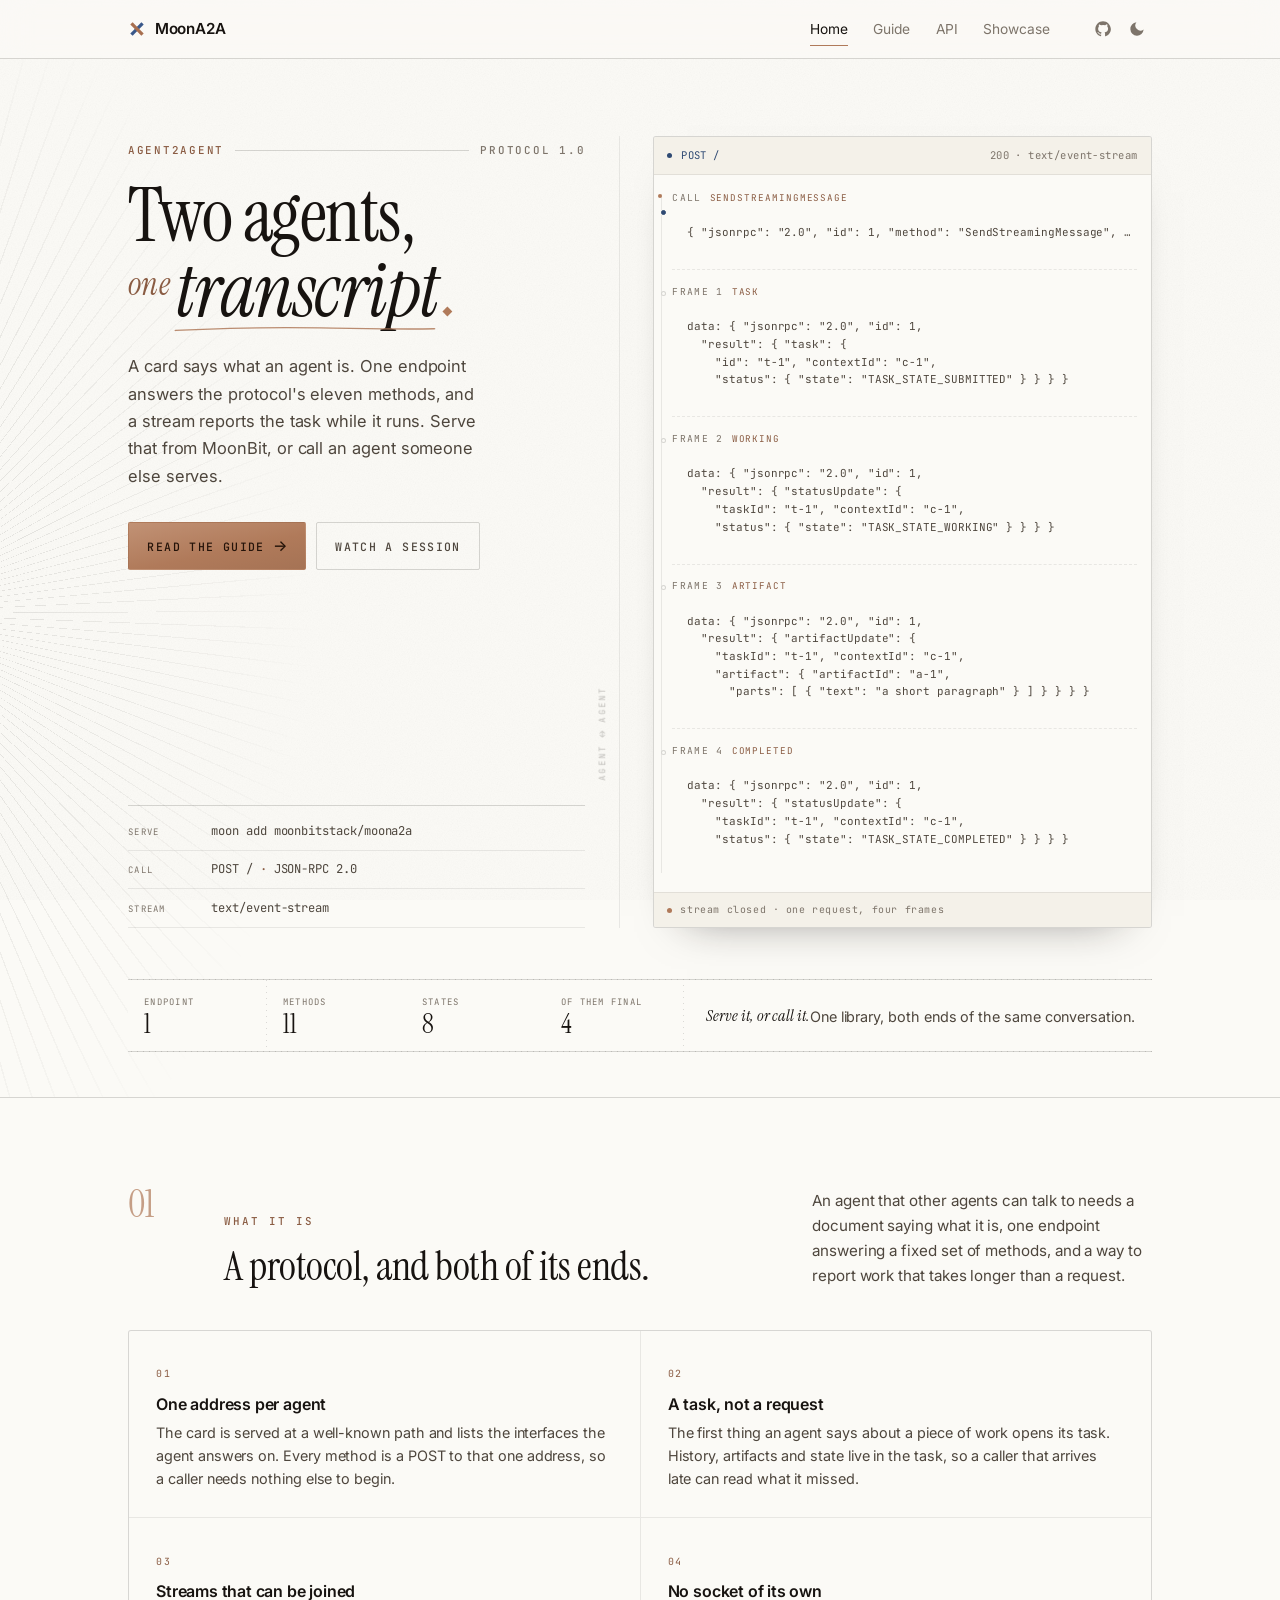
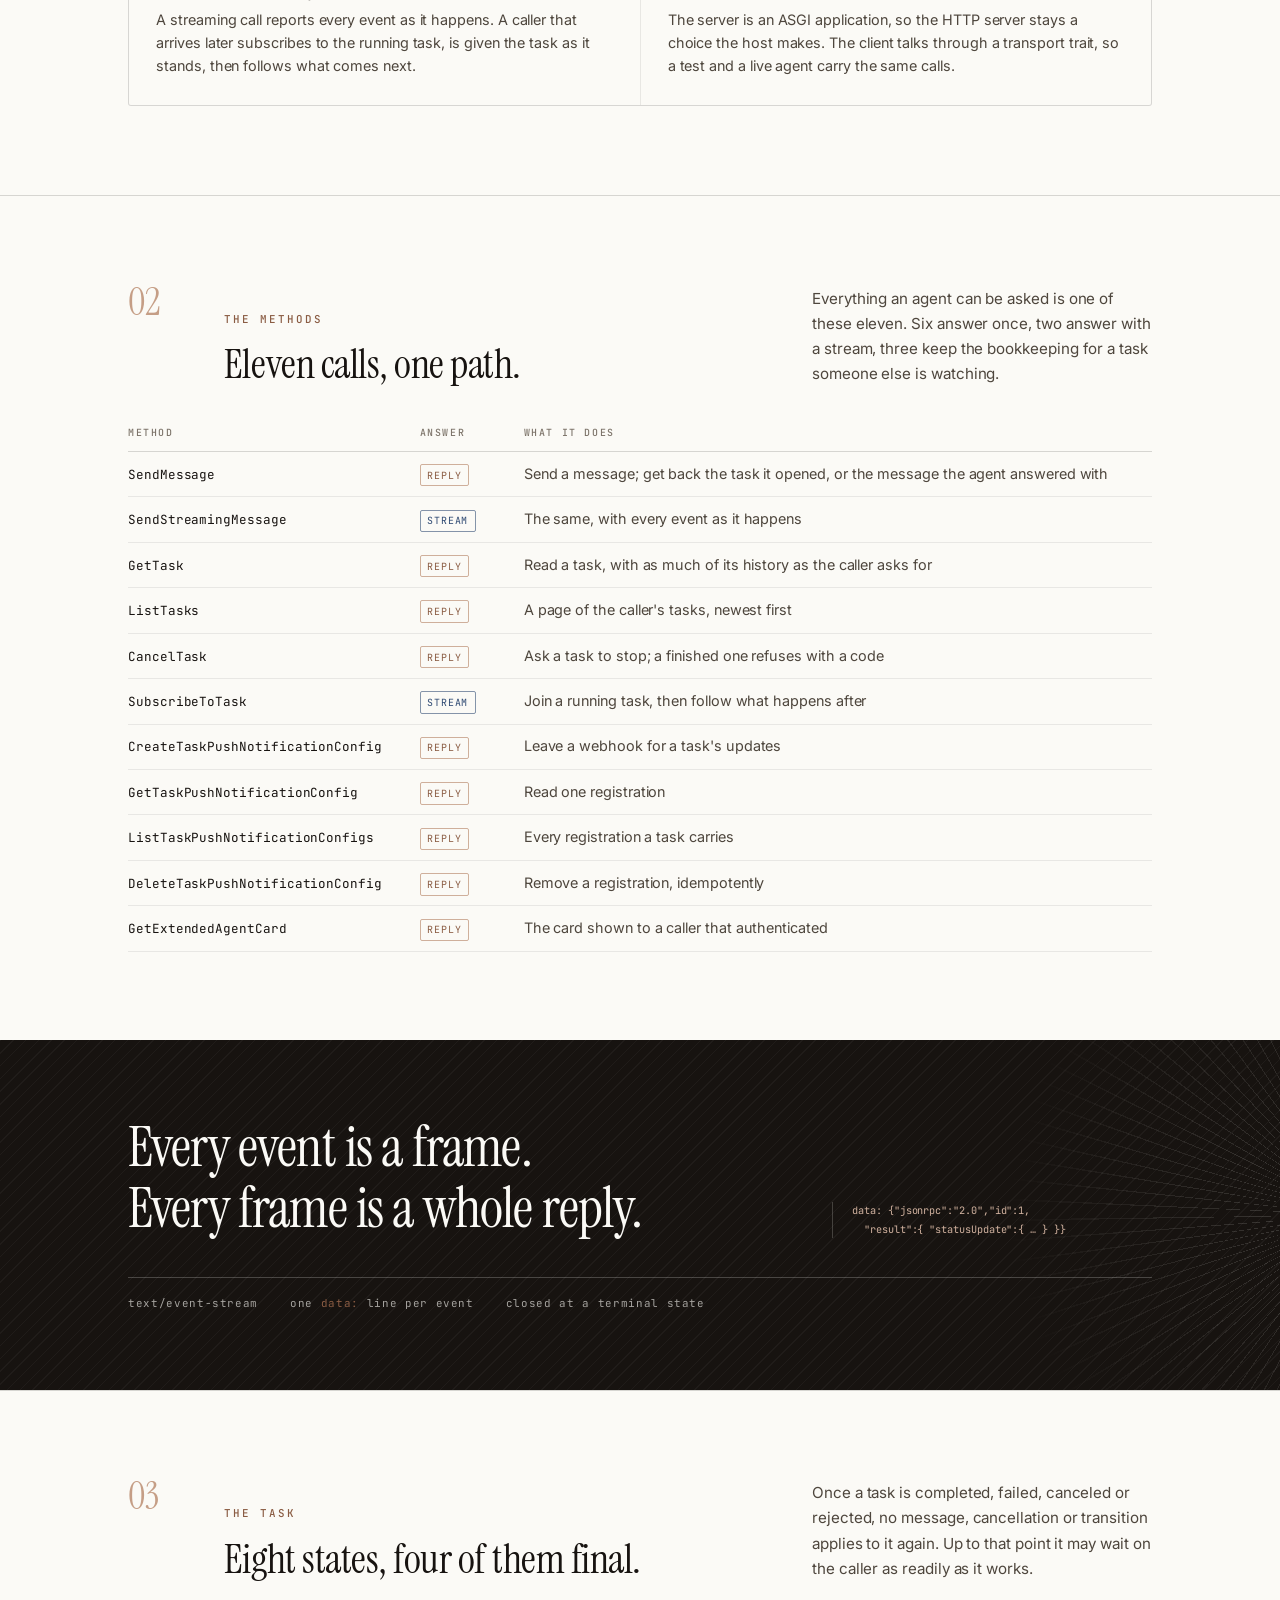
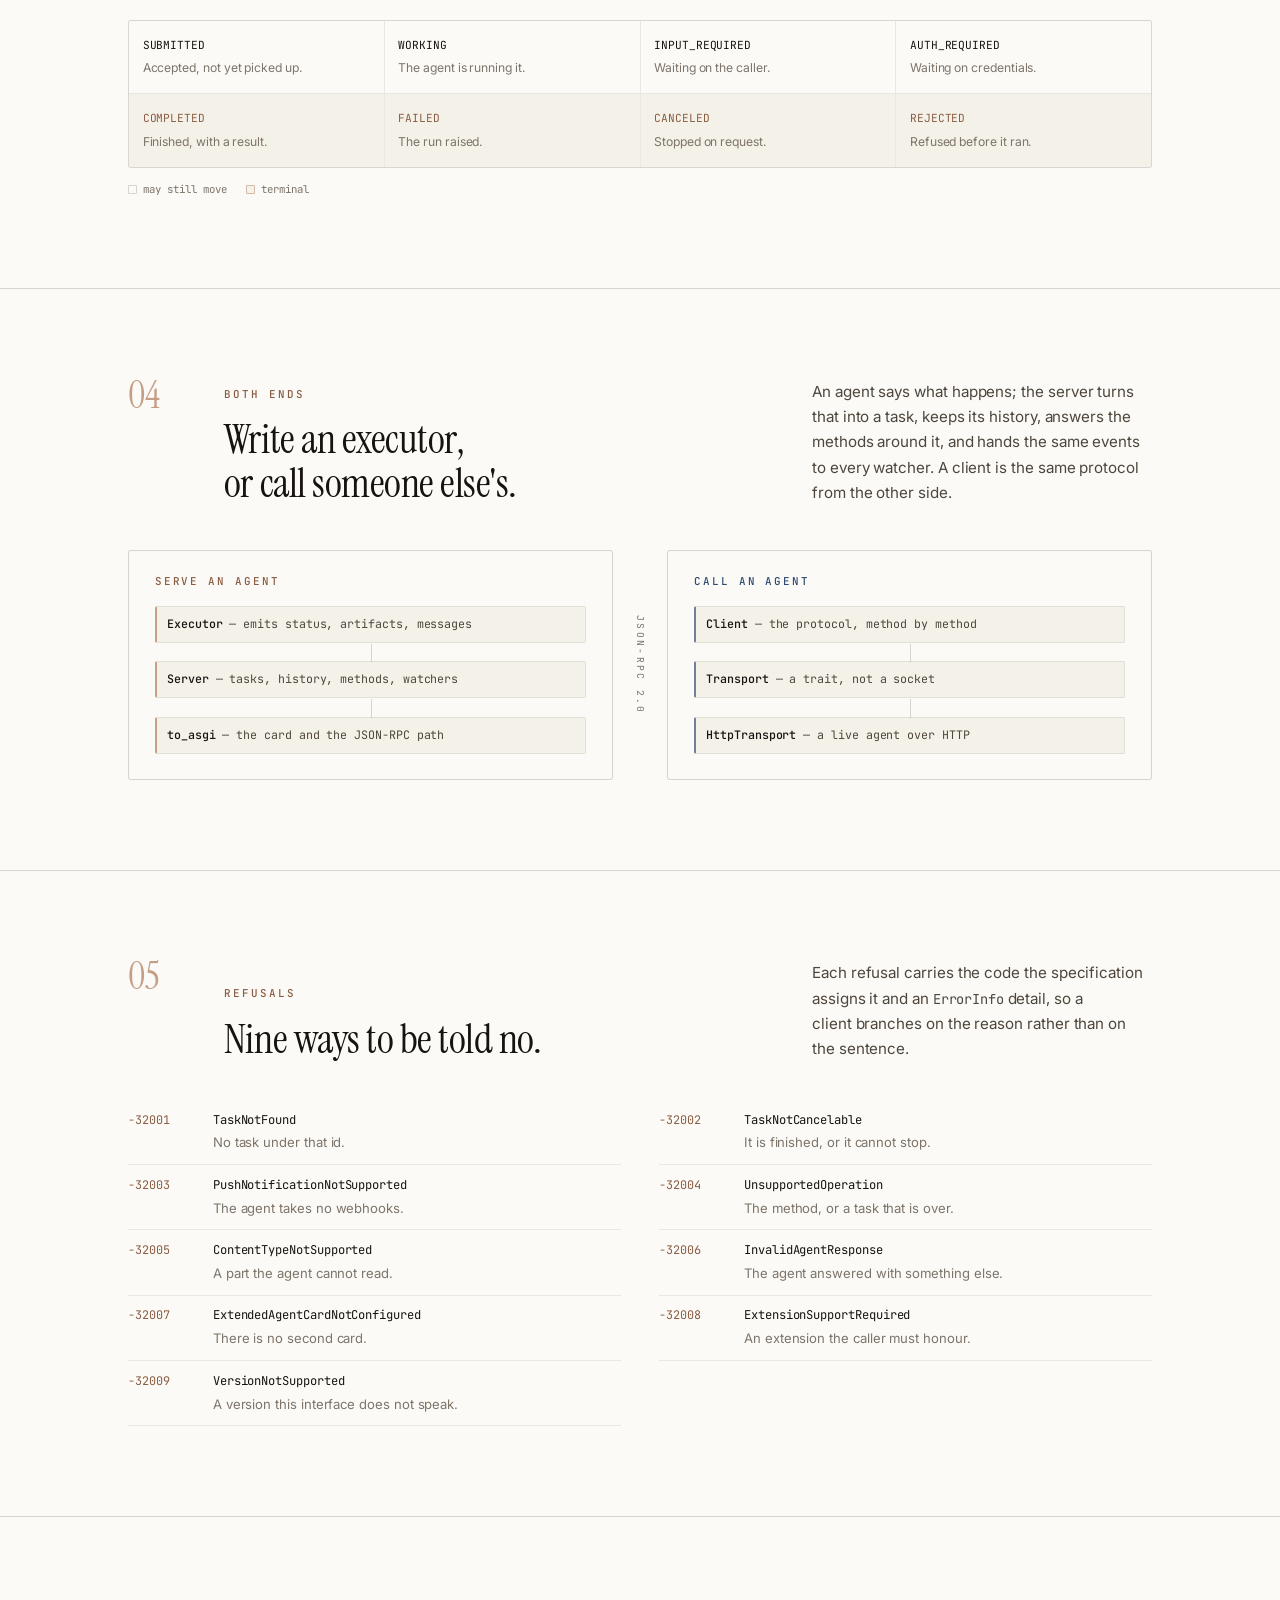
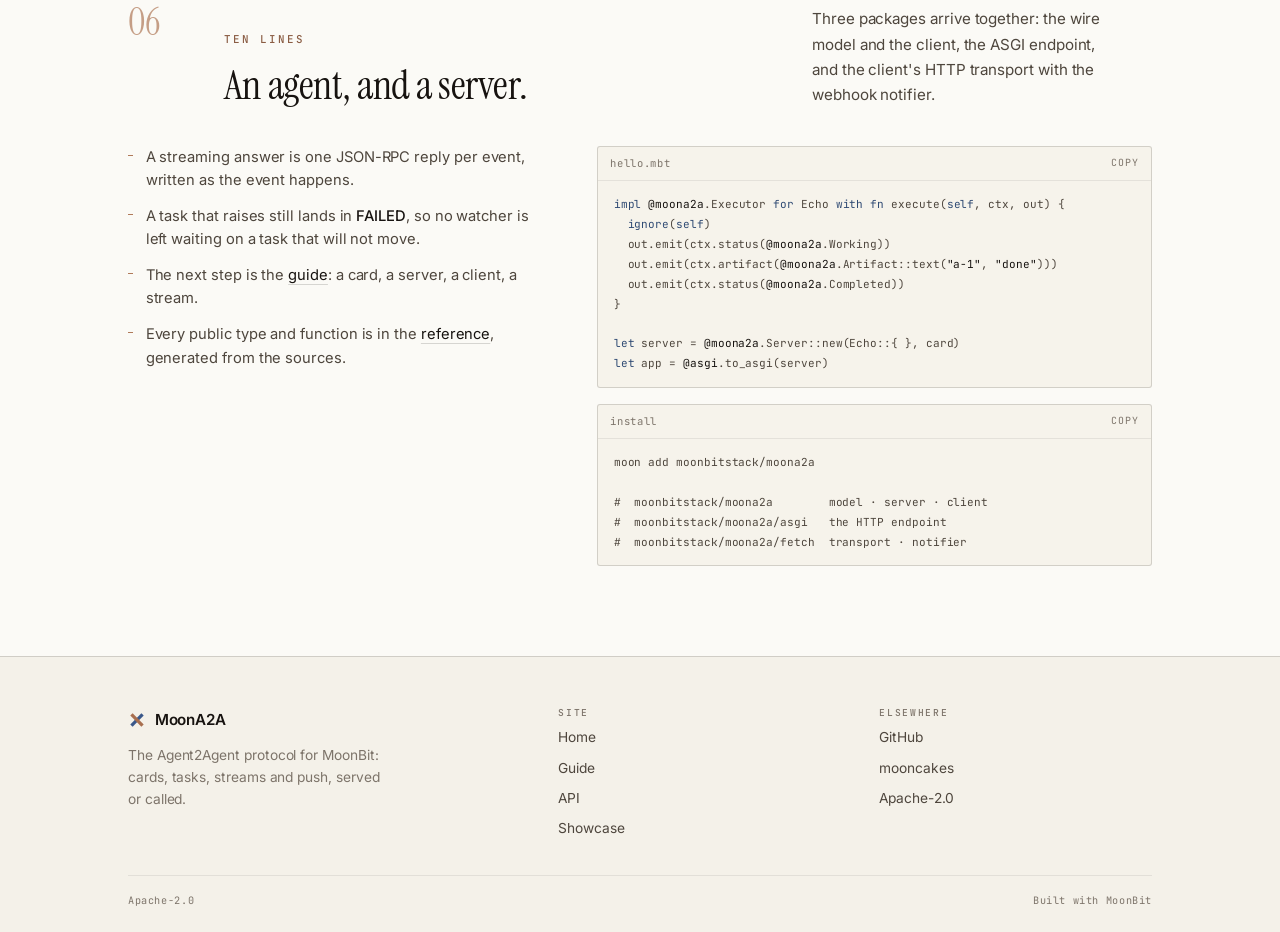
==== commit 97f4b733: "docs(moona2a): mirror one stroke into the mark, and put the accent back on metal. The mark is now wh" ====
--- a/docs/index.html
+++ b/docs/index.html
@@ -6,7 +6,7 @@
 <title>MoonA2A — the Agent2Agent protocol for MoonBit</title>
 <meta name="description" content="MoonA2A is the Agent2Agent protocol in MoonBit: an agent card, one JSON-RPC endpoint for the protocol's methods, tasks that stream, push notifications, and a client for calling an agent someone else runs.">
 <meta name="theme-color" content="#fbfaf6">
-<link rel="icon" href="data:image/svg+xml,%3Csvg xmlns='http://www.w3.org/2000/svg' viewBox='0 0 24 24'%3E%3Crect width='24' height='24' rx='3' fill='%23fbfaf6'/%3E%3Cpath fill-rule='evenodd' d='M6.2%202.6H17.8A3.6%203.6%200%200%201%2021.4%206.2V17.8A3.6%203.6%200%200%201%2017.8%2021.4H6.2A3.6%203.6%200%200%201%202.6%2017.8V6.2A3.6%203.6%200%200%201%206.2%202.6ZM0.51%2012.01L12.01%200.51L13.99%202.49L2.49%2013.99ZM10.01%2021.51L21.51%2010.01L23.49%2011.99L11.99%2023.49Z' fill='%239c4a57'/%3E%3C/svg%3E">
+<link rel="icon" href="data:image/svg+xml,%3Csvg xmlns='http://www.w3.org/2000/svg' viewBox='0 0 24 24'%3E%3Crect width='24' height='24' fill='%23fbfaf6'/%3E%3Cpath d='M17.844%203.044%2020.956%206.156%206.156%2020.956%203.044%2017.844Z' fill='%232f4a73'/%3E%3Cpath d='M6.156%203.044%2020.956%2017.844%2017.844%2020.956%203.044%206.156Z' fill='%23a86f4f'/%3E%3C/svg%3E">
 <link rel="preconnect" href="https://fonts.googleapis.com">
 <link rel="preconnect" href="https://fonts.gstatic.com" crossorigin>
 <link href="https://fonts.googleapis.com/css2?family=Inter:wght@400;500;600&family=Instrument+Serif:ital@0;1&family=JetBrains+Mono:wght@400;500&display=swap" rel="stylesheet">
@@ -19,7 +19,7 @@
 <header class="topbar">
   <div class="wrap bar">
     <a class="brand" href="index.html">
-      <svg class="mark" viewBox="0 0 24 24" aria-hidden="true"><path fill-rule="evenodd" d="M6.2 2.6H17.8A3.6 3.6 0 0 1 21.4 6.2V17.8A3.6 3.6 0 0 1 17.8 21.4H6.2A3.6 3.6 0 0 1 2.6 17.8V6.2A3.6 3.6 0 0 1 6.2 2.6ZM0.51 12.01L12.01 0.51L13.99 2.49L2.49 13.99ZM10.01 21.51L21.51 10.01L23.49 11.99L11.99 23.49Z"/></svg>
+      <svg class="mark" viewBox="0 0 24 24" aria-hidden="true"><path class="m-b" d="M17.844 3.044 20.956 6.156 6.156 20.956 3.044 17.844Z"/><path class="m-a" d="M6.156 3.044 20.956 17.844 17.844 20.956 3.044 6.156Z"/></svg>
       <span>MoonA2A</span>
     </a>
     <nav class="mainnav" aria-label="Primary">
@@ -347,7 +347,7 @@
     <div class="foot-main">
       <div class="foot-brand">
         <a class="brand" href="index.html">
-          <svg class="mark" viewBox="0 0 24 24" aria-hidden="true"><path fill-rule="evenodd" d="M6.2 2.6H17.8A3.6 3.6 0 0 1 21.4 6.2V17.8A3.6 3.6 0 0 1 17.8 21.4H6.2A3.6 3.6 0 0 1 2.6 17.8V6.2A3.6 3.6 0 0 1 6.2 2.6ZM0.51 12.01L12.01 0.51L13.99 2.49L2.49 13.99ZM10.01 21.51L21.51 10.01L23.49 11.99L11.99 23.49Z"/></svg>
+          <svg class="mark" viewBox="0 0 24 24" aria-hidden="true"><path class="m-b" d="M17.844 3.044 20.956 6.156 6.156 20.956 3.044 17.844Z"/><path class="m-a" d="M6.156 3.044 20.956 17.844 17.844 20.956 3.044 6.156Z"/></svg>
           <span>MoonA2A</span>
         </a>
         <p class="tag">The Agent2Agent protocol for MoonBit: cards, tasks, streams and push, served or called.</p>
--- a/docs/assets/site.css
+++ b/docs/assets/site.css
@@ -10,16 +10,26 @@
   --ink: #171310;
   --ink-2: #4e463d;
   --ink-3: #7d746a;
-  --rose: #9c4a57;
-  --rose-2: #b76a76;
-  --on-rose: #fff8f2;
-  --blue: #3f5b7f;
+  --rose: #b07a5a;
+  --rose-2: #d2a184;
+  --rose-3: #e9c9b4;
+  --rose-ink: #8a5c43;
+  --on-rose: #241309;
+  --blue: #2f4a73;
+  --blue-2: #4a6d9e;
+  --blue-3: #dbe3ef;
+  --mark-a: #a86f4f;
+  --mark-b: #3a588a;
   --hair: color-mix(in srgb, var(--ink) 16%, transparent);
   --hair-2: color-mix(in srgb, var(--ink) 8%, transparent);
   --wash: color-mix(in srgb, var(--ink) 4%, transparent);
   --rose-wash: color-mix(in srgb, var(--rose) 10%, transparent);
   --blue-wash: color-mix(in srgb, var(--blue) 9%, transparent);
   --select: color-mix(in srgb, var(--rose) 22%, transparent);
+  --sb-track: color-mix(in srgb, var(--ink) 4%, transparent);
+  --sb-thumb: color-mix(in srgb, var(--ink) 30%, transparent);
+  --sb-thumb-dim: color-mix(in srgb, var(--ink) 15%, transparent);
+  --sb-thumb-in: color-mix(in srgb, var(--ink) 19%, transparent);
   --wrap: 1128px;
   --gutter: clamp(1.25rem, 4.2vw, 3.25rem);
   --ease: cubic-bezier(0.2, 0.7, 0.3, 1);
@@ -36,10 +46,20 @@
   --ink: #f3ede4;
   --ink-2: #bcb3a6;
   --ink-3: #8b8275;
-  --rose: #e2a0ab;
-  --rose-2: #efb9c1;
-  --on-rose: #1a1113;
-  --blue: #a8bedb;
+  --rose: #d9a284;
+  --rose-2: #eec4ac;
+  --rose-3: #f6ddcd;
+  --rose-ink: #e3b096;
+  --on-rose: #120b07;
+  --blue: #9fb9dc;
+  --blue-2: #b7cbe8;
+  --blue-3: #23334b;
+  --mark-a: #e0ab8e;
+  --mark-b: #93aed2;
+  --sb-track: color-mix(in srgb, var(--ink) 7%, transparent);
+  --sb-thumb: color-mix(in srgb, var(--ink) 42%, transparent);
+  --sb-thumb-dim: color-mix(in srgb, var(--ink) 26%, transparent);
+  --sb-thumb-in: color-mix(in srgb, var(--ink) 34%, transparent);
   color-scheme: dark;
 }
 @media (prefers-color-scheme: dark) {
@@ -51,10 +71,21 @@
     --ink: #f3ede4;
     --ink-2: #bcb3a6;
     --ink-3: #8b8275;
-    --rose: #e2a0ab;
-    --rose-2: #efb9c1;
-    --on-rose: #1a1113;
-    --blue: #a8bedb;
+    --rose: #d9a284;
+    --rose-2: #eec4ac;
+    --rose-3: #f6ddcd;
+    --rose-ink: #e3b096;
+    --on-rose: #120b07;
+    --blue: #9fb9dc;
+    --blue-2: #b7cbe8;
+    --blue-3: #23334b;
+    --mark-a: #e0ab8e;
+    --mark-b: #93aed2;
+    --sb-track: color-mix(in srgb, var(--ink) 7%, transparent);
+    --sb-thumb: color-mix(in srgb, var(--ink) 42%, transparent);
+    --sb-thumb-dim: color-mix(in srgb, var(--ink) 26%, transparent);
+    --sb-thumb-in: color-mix(in srgb, var(--ink) 34%, transparent);
+    color-scheme: dark;
   }
 }
 /* --------------------------------------------------------------------- base */
@@ -90,7 +121,7 @@
   font-variant-ligatures: no-contextual;
   -webkit-font-smoothing: antialiased;
   overflow-x: hidden;
-  caret-color: var(--rose);
+  caret-color: var(--rose-ink);
 }
 [data-theme="dark"] body {
   background-blend-mode: screen;
@@ -224,7 +255,7 @@
 }
 input[type="checkbox"]:checked,
 input[type="radio"]:checked {
-  border-color: var(--rose);
+  border-color: var(--rose-ink);
   background: var(--rose);
 }
 input[type="radio"] {
@@ -356,19 +387,19 @@
     height: 11px;
   }
   html::-webkit-scrollbar-track {
-    background-color: transparent;
+    background-color: var(--sb-track);
   }
   html::-webkit-scrollbar-thumb {
     border: 3px solid transparent;
     border-radius: 99px;
-    background-color: color-mix(in srgb, var(--ink) 26%, transparent);
+    background-color: var(--sb-thumb);
     background-clip: content-box;
   }
   html::-webkit-scrollbar-thumb:hover {
-    background-color: color-mix(in srgb, var(--ink) 40%, transparent);
+    background-color: var(--rose-ink);
   }
   html.at-top::-webkit-scrollbar-thumb {
-    background-color: transparent;
+    background-color: var(--sb-thumb-dim);
   }
   :is(.scroll, pre, .toc, .api-nav)::-webkit-scrollbar {
     width: 9px;
@@ -380,27 +411,27 @@
   :is(.scroll, pre, .toc, .api-nav)::-webkit-scrollbar-thumb {
     border: 3px solid transparent;
     border-radius: 99px;
-    background-color: color-mix(in srgb, var(--ink) 14%, transparent);
+    background-color: var(--sb-thumb-in);
     background-clip: content-box;
   }
   :is(.scroll, pre, .toc, .api-nav):hover::-webkit-scrollbar-thumb {
-    background-color: color-mix(in srgb, var(--ink) 32%, transparent);
+    background-color: var(--sb-thumb);
   }
 }
 @supports not selector(::-webkit-scrollbar) {
   html {
     scrollbar-width: thin;
-    scrollbar-color: color-mix(in srgb, var(--ink) 26%, transparent) transparent;
+    scrollbar-color: var(--sb-thumb) var(--sb-track);
   }
   html.at-top {
-    scrollbar-color: transparent transparent;
+    scrollbar-color: var(--sb-thumb-dim) var(--sb-track);
   }
   :is(.scroll, pre, .toc, .api-nav) {
     scrollbar-width: thin;
-    scrollbar-color: color-mix(in srgb, var(--ink) 16%, transparent) transparent;
+    scrollbar-color: var(--sb-thumb-in) transparent;
   }
   :is(.scroll, pre, .toc, .api-nav):hover {
-    scrollbar-color: color-mix(in srgb, var(--ink) 32%, transparent) transparent;
+    scrollbar-color: var(--sb-thumb) transparent;
   }
 }
 /* ------------------------------------------------------------------- layout */
@@ -445,7 +476,7 @@
   font-weight: 500;
   letter-spacing: 0.18em;
   text-transform: uppercase;
-  color: var(--rose);
+  color: var(--rose-ink);
 }
 .lede {
   max-width: 54ch;
@@ -469,7 +500,7 @@
   font-family: var(--serif);
   font-size: clamp(2.1rem, 3vw, 2.6rem);
   line-height: 0.86;
-  color: color-mix(in srgb, var(--ink) 22%, transparent);
+  color: color-mix(in srgb, var(--rose) 72%, transparent);
   font-variant-numeric: lining-nums;
 }
 .section-head h2 {
@@ -530,7 +561,7 @@
   font-family: var(--mono);
   font-size: 0.64rem;
   line-height: 1.7;
-  color: color-mix(in srgb, var(--paper) 58%, transparent);
+  color: color-mix(in srgb, var(--paper) 44%, var(--rose));
   white-space: nowrap;
   overflow: hidden;
 }
@@ -562,7 +593,7 @@
   color: color-mix(in srgb, var(--paper) 62%, transparent);
 }
 .band .band-note code {
-  color: var(--rose);
+  color: var(--rose-ink);
   background: none;
   font-size: 1em;
 }
@@ -602,10 +633,15 @@
   letter-spacing: -0.014em;
 }
 .brand .mark {
-  width: 17px;
-  height: 17px;
-  fill: var(--rose);
+  width: 18px;
+  height: 18px;
   flex: none;
+}
+.brand .mark .m-a {
+  fill: var(--mark-a);
+}
+.brand .mark .m-b {
+  fill: var(--mark-b);
 }
 .mainnav {
   display: flex;
@@ -695,7 +731,8 @@
   padding: 0.72rem 1.15rem 0.62rem;
   border: 1px solid transparent;
   border-radius: 2px;
-  background: var(--rose);
+  background-color: var(--rose);
+  background-image: linear-gradient(168deg, color-mix(in srgb, var(--rose-3) 30%, var(--rose)) 0%, var(--rose) 58%, color-mix(in srgb, var(--ink) 7%, var(--rose)) 100%);
   color: var(--on-rose);
   font-family: var(--mono);
   font-size: 0.72rem;
@@ -707,7 +744,7 @@
   -webkit-user-drag: none;
 }
 .btn:hover {
-  background: var(--rose-2);
+  background-image: linear-gradient(168deg, color-mix(in srgb, var(--rose-3) 46%, var(--rose-2)) 0%, var(--rose-2) 62%, color-mix(in srgb, var(--ink) 5%, var(--rose-2)) 100%);
 }
 .btn:active {
   transform: translateY(1px);
@@ -751,7 +788,7 @@
   overflow-wrap: anywhere;
 }
 .docket .d-row .sep {
-  color: var(--rose);
+  color: var(--rose-ink);
 }
 .btn.ghost {
   background: transparent;
@@ -765,18 +802,18 @@
 .chip {
   display: inline-block;
   padding: 0.16rem 0.42rem 0.1rem;
-  border: 1px solid var(--hair);
+  border: 1px solid color-mix(in srgb, var(--rose) 58%, transparent);
   border-radius: 2px;
   font-family: var(--mono);
   font-size: 0.62rem;
   letter-spacing: 0.08em;
   text-transform: uppercase;
-  color: var(--ink-3);
+  color: var(--rose-ink);
   white-space: nowrap;
 }
 .chip.stream {
-  border-color: color-mix(in srgb, var(--rose) 42%, transparent);
-  color: var(--rose);
+  border-color: color-mix(in srgb, var(--blue) 58%, transparent);
+  color: var(--blue);
 }
 .chip.final {
   border-color: color-mix(in srgb, var(--ink) 32%, transparent);
@@ -881,7 +918,7 @@
   gap: 0.7rem;
 }
 .hero-kicker .eyebrow {
-  color: var(--rose);
+  color: var(--rose-ink);
   letter-spacing: 0.16em;
 }
 .hero-kicker .eyebrow.dim {
@@ -916,7 +953,7 @@
   font-size: 0.42em;
   font-style: italic;
   letter-spacing: 0.01em;
-  color: var(--rose);
+  color: var(--rose-ink);
   vertical-align: 0.66em;
 }
 .hero-title .word {
@@ -1039,11 +1076,11 @@
   width: 5px;
   height: 5px;
   border-radius: 50%;
-  background: var(--rose);
+  background: var(--blue);
   flex: none;
 }
 .t-head .t-method {
-  color: var(--ink-2);
+  color: var(--blue);
 }
 .t-head .t-status {
   margin-left: auto;
@@ -1086,8 +1123,8 @@
   border: 1px solid var(--hair);
 }
 .t-frame:first-child::before {
-  background: var(--rose);
-  border-color: var(--rose);
+  background: var(--blue);
+  border-color: var(--blue);
 }
 .t-frame pre {
   margin: 0;
@@ -1112,7 +1149,7 @@
 .t-frame .f-state {
   font-size: 0.58rem;
   letter-spacing: 0.1em;
-  color: var(--rose);
+  color: var(--rose-ink);
 }
 .t-foot {
   display: flex;
@@ -1196,7 +1233,7 @@
   font-family: var(--mono);
   font-size: 0.62rem;
   letter-spacing: 0.14em;
-  color: var(--rose);
+  color: var(--rose-ink);
 }
 .card h3 {
   margin-top: 0.7rem;
@@ -1286,7 +1323,7 @@
   background: var(--paper-2);
 }
 .state-cell.is-final code {
-  color: var(--rose);
+  color: var(--rose-ink);
 }
 .cycle-key {
   display: flex;
@@ -1333,10 +1370,13 @@
   font-weight: 500;
   letter-spacing: 0.18em;
   text-transform: uppercase;
-  color: var(--rose);
+  color: var(--rose-ink);
 }
 .duo-side.client h3 {
   color: var(--blue);
+}
+.duo-side.client .duo-stack li {
+  border-left-color: color-mix(in srgb, var(--blue) 68%, transparent);
 }
 .duo-stack {
   margin-top: 1.1rem;
@@ -1345,6 +1385,7 @@
   position: relative;
   padding: 0.5rem 0.65rem;
   border: 1px solid var(--hair-2);
+  border-left: 2px solid color-mix(in srgb, var(--rose) 68%, transparent);
   border-radius: 2px;
   background: var(--paper-2);
   font-family: var(--mono);
@@ -1395,7 +1436,7 @@
 .refusal .code {
   font-family: var(--mono);
   font-size: 0.74rem;
-  color: var(--rose);
+  color: var(--rose-ink);
   font-variant-numeric: tabular-nums;
 }
 .refusal .name {
@@ -1447,7 +1488,7 @@
   transition: text-decoration-color 0.2s var(--ease);
 }
 .notes li a:hover {
-  text-decoration-color: var(--rose);
+  text-decoration-color: var(--rose-ink);
 }
 /* -------------------------------------------------------------------- code */
 .code-block {
@@ -1480,7 +1521,7 @@
   transition: color 0.2s var(--ease);
 }
 .copy:hover {
-  color: var(--rose);
+  color: var(--rose-ink);
 }
 pre {
   margin: 0;
@@ -1493,22 +1534,22 @@
   tab-size: 2;
 }
 .tok-key {
-  color: var(--rose);
+  color: var(--blue);
 }
 .tok-str {
   color: var(--ink);
 }
 .tok-num {
+  color: var(--rose-ink);
+}
+.tok-bool {
+  color: var(--rose-ink);
+}
+.tok-comment {
+  color: var(--ink-3);
+}
+.tok-kw {
   color: var(--blue);
-}
-.tok-bool {
-  color: var(--blue);
-}
-.tok-comment {
-  color: var(--ink-3);
-}
-.tok-kw {
-  color: var(--rose);
 }
 .tok-name {
   color: var(--ink);
@@ -1563,7 +1604,7 @@
   color: var(--ink);
 }
 .toc a[aria-current="true"] {
-  color: var(--rose);
+  color: var(--rose-ink);
 }
 .prose {
   max-width: 68ch;
@@ -1581,7 +1622,7 @@
   margin-right: 0.5rem;
   font-family: var(--mono);
   font-size: 0.8em;
-  color: var(--rose);
+  color: var(--rose-ink);
   vertical-align: 0.06em;
 }
 .prose h2:first-child {
@@ -1630,7 +1671,7 @@
   text-decoration-color: var(--hair);
 }
 .prose a:hover {
-  text-decoration-color: var(--rose);
+  text-decoration-color: var(--rose-ink);
 }
 .note {
   padding: 0.9rem 1rem;
@@ -1693,11 +1734,11 @@
   font-size: 10.2px;
   letter-spacing: 0.1em;
   text-transform: uppercase;
-  fill: var(--ink-3);
+  fill: var(--ink-2);
   transition: fill 0.2s var(--ease);
 }
 .star-map .leader {
-  stroke: var(--hair);
+  stroke: color-mix(in srgb, var(--ink) 26%, transparent);
   stroke-width: 1;
   transition: stroke 0.2s var(--ease);
 }
@@ -1725,9 +1766,14 @@
   fill: var(--rose-wash);
   stroke: color-mix(in srgb, var(--rose) 45%, transparent);
 }
+.star-map .edge {
+  stroke: var(--rose);
+  opacity: 0.3;
+  transition: opacity 0.2s var(--ease), stroke 0.2s var(--ease);
+}
 .star-map .edge.lit {
   stroke: var(--rose);
-  opacity: 0.55;
+  opacity: 0.78;
 }
 .star-map .flow {
   fill: var(--rose);
@@ -1737,14 +1783,14 @@
 }
 .star-map .node .ring {
   fill: var(--paper);
-  stroke: var(--hair);
+  stroke: color-mix(in srgb, var(--ink) 34%, transparent);
   stroke-width: 1;
   transition: stroke 0.2s var(--ease), fill 0.2s var(--ease);
 }
 .star-map .node .ref {
   font-family: var(--mono);
   font-size: 9.2px;
-  fill: var(--ink-3);
+  fill: var(--ink-2);
   text-anchor: middle;
 }
 .star-map .node:hover .ring {
@@ -1830,7 +1876,7 @@
   background: var(--rose-wash);
 }
 .node-index tbody tr.lit td:first-child {
-  color: var(--rose);
+  color: var(--rose-ink);
 }
 .node-index tbody tr:last-child td {
   border-bottom: 0;
@@ -1868,7 +1914,7 @@
   font-size: 0.62rem;
   letter-spacing: 0.1em;
   text-transform: uppercase;
-  color: var(--rose);
+  color: var(--rose-ink);
 }
 .ex-desc {
   padding: 0.4rem 1.1rem 0;
@@ -1937,7 +1983,7 @@
   transform: scaleY(1);
 }
 .composer .field:focus-within .field-k {
-  color: var(--rose);
+  color: var(--rose-ink);
 }
 .composer button {
   display: inline-flex;
@@ -2008,7 +2054,7 @@
 }
 .frame.event .kind-tag {
   border-color: color-mix(in srgb, var(--rose) 45%, transparent);
-  color: var(--rose);
+  color: var(--rose-ink);
 }
 .frame.error .kind-tag {
   color: var(--ink);
@@ -2061,7 +2107,7 @@
   transition: transform 0.22s var(--ease);
 }
 .card-panel summary:hover {
-  color: var(--rose);
+  color: var(--rose-ink);
   background: var(--wash);
 }
 .card-panel[open] summary {
@@ -2130,7 +2176,7 @@
   font-family: var(--mono);
   font-size: 0.68rem;
   letter-spacing: 0.08em;
-  color: var(--rose);
+  color: var(--rose-ink);
 }
 .api-nav a {
   display: block;
@@ -2227,7 +2273,7 @@
   overflow-wrap: anywhere;
 }
 .sig .kw {
-  color: var(--rose);
+  color: var(--rose-ink);
 }
 .sig .name {
   color: var(--ink);
@@ -2412,7 +2458,7 @@
   transition: color 0.18s var(--ease);
 }
 .foot-col a:hover {
-  color: var(--rose);
+  color: var(--rose-ink);
 }
 .legal {
   display: flex;
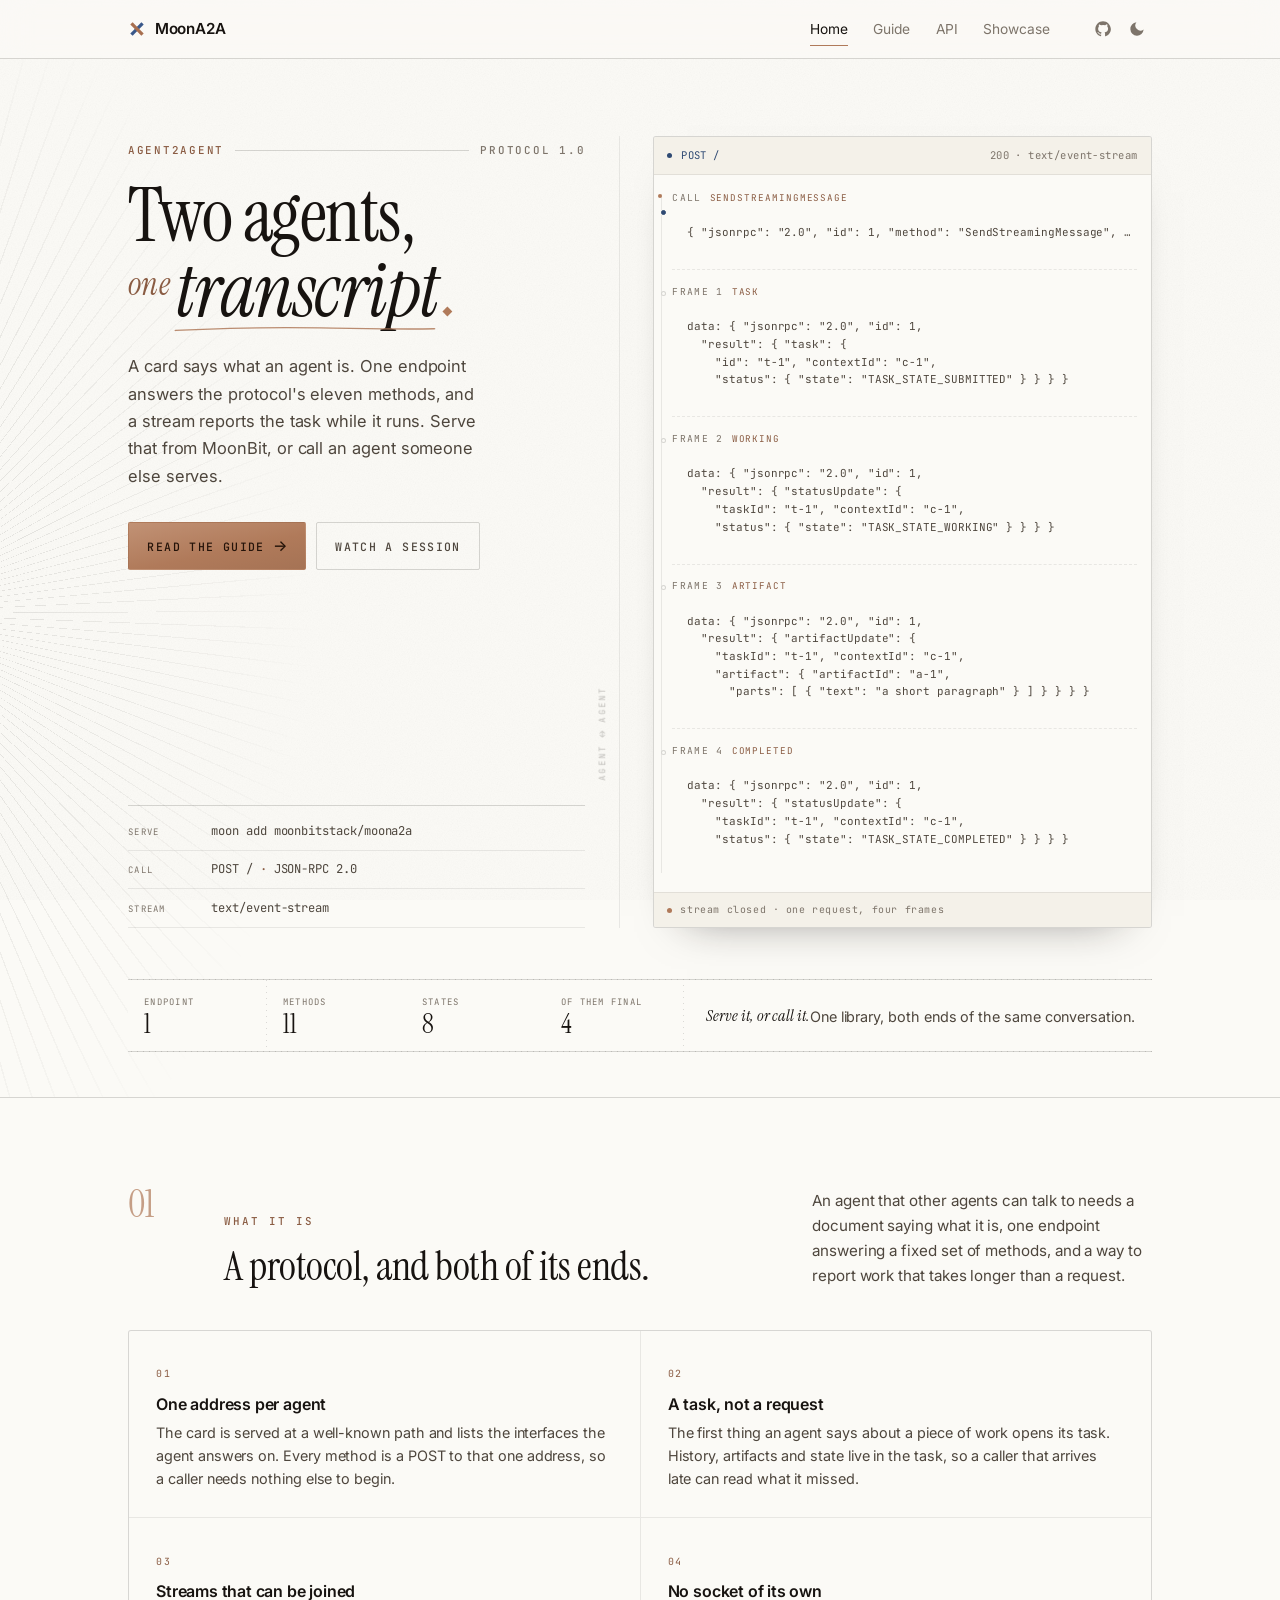
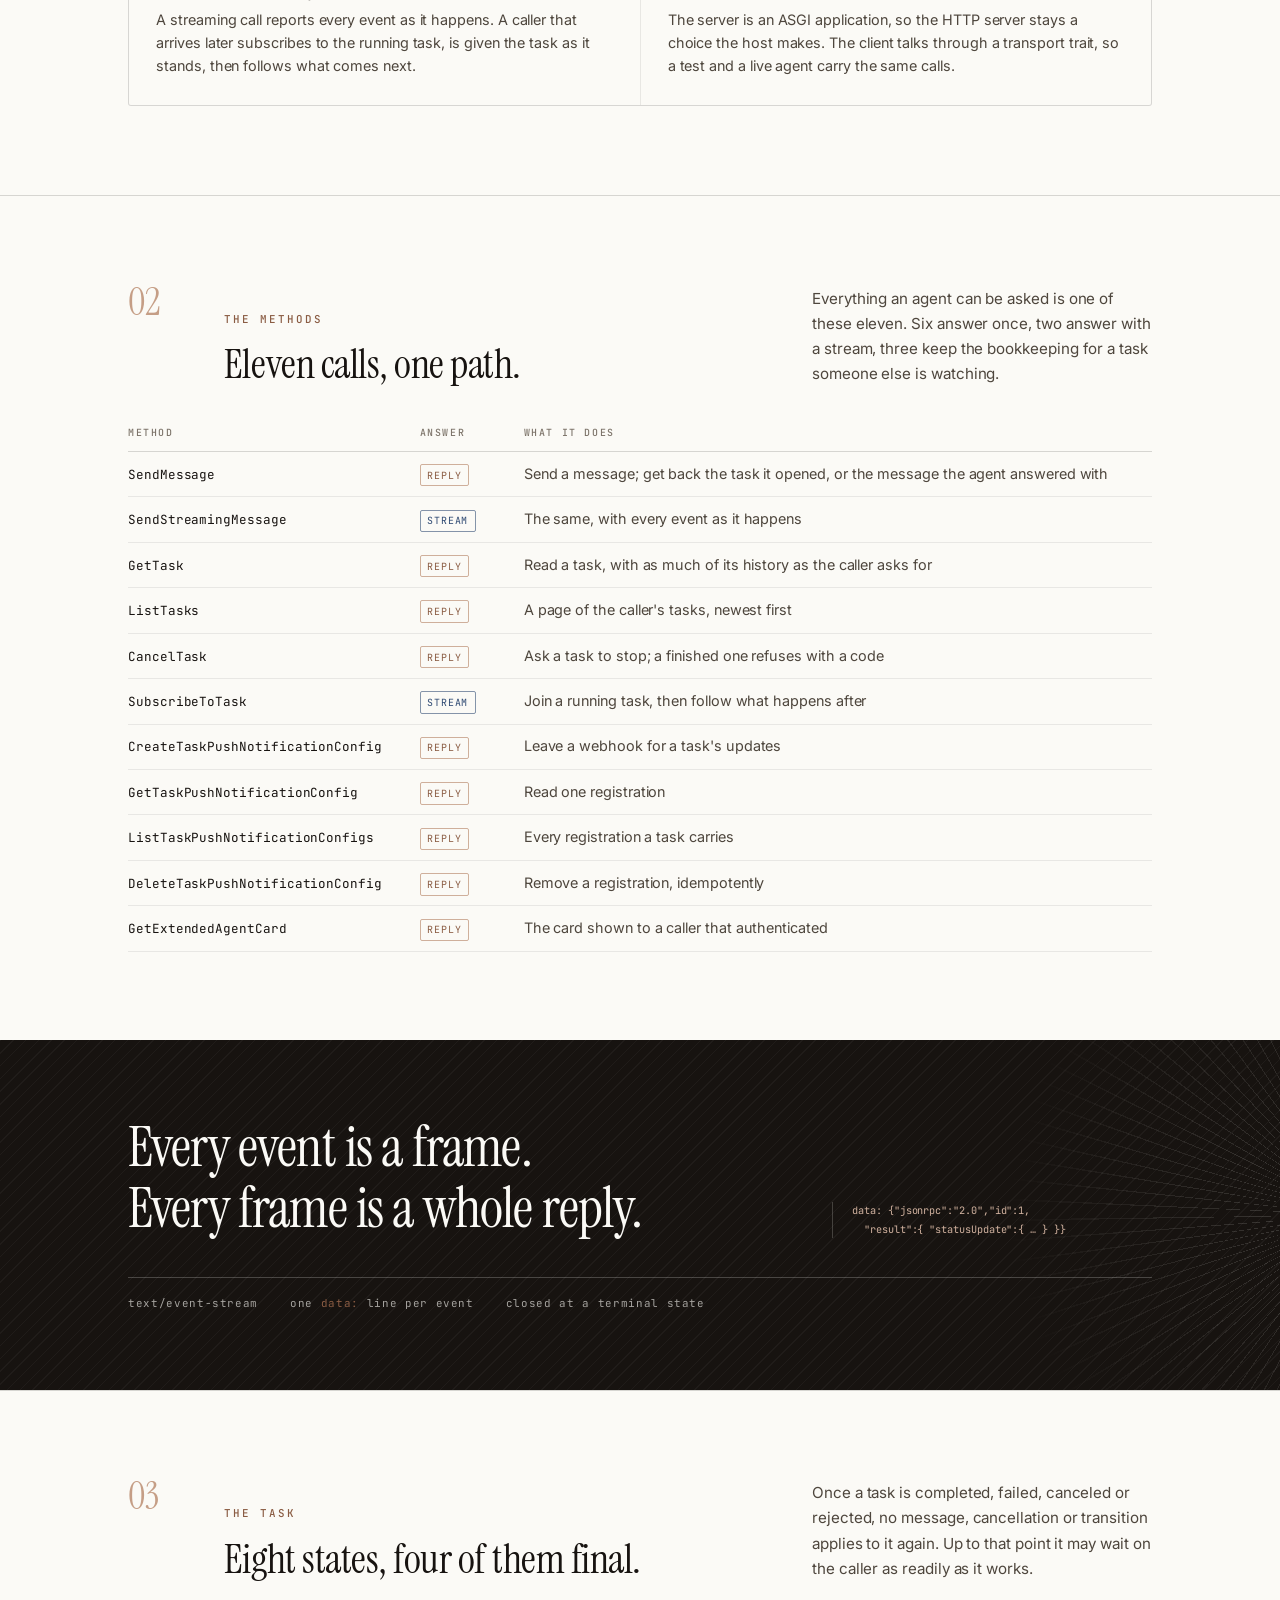
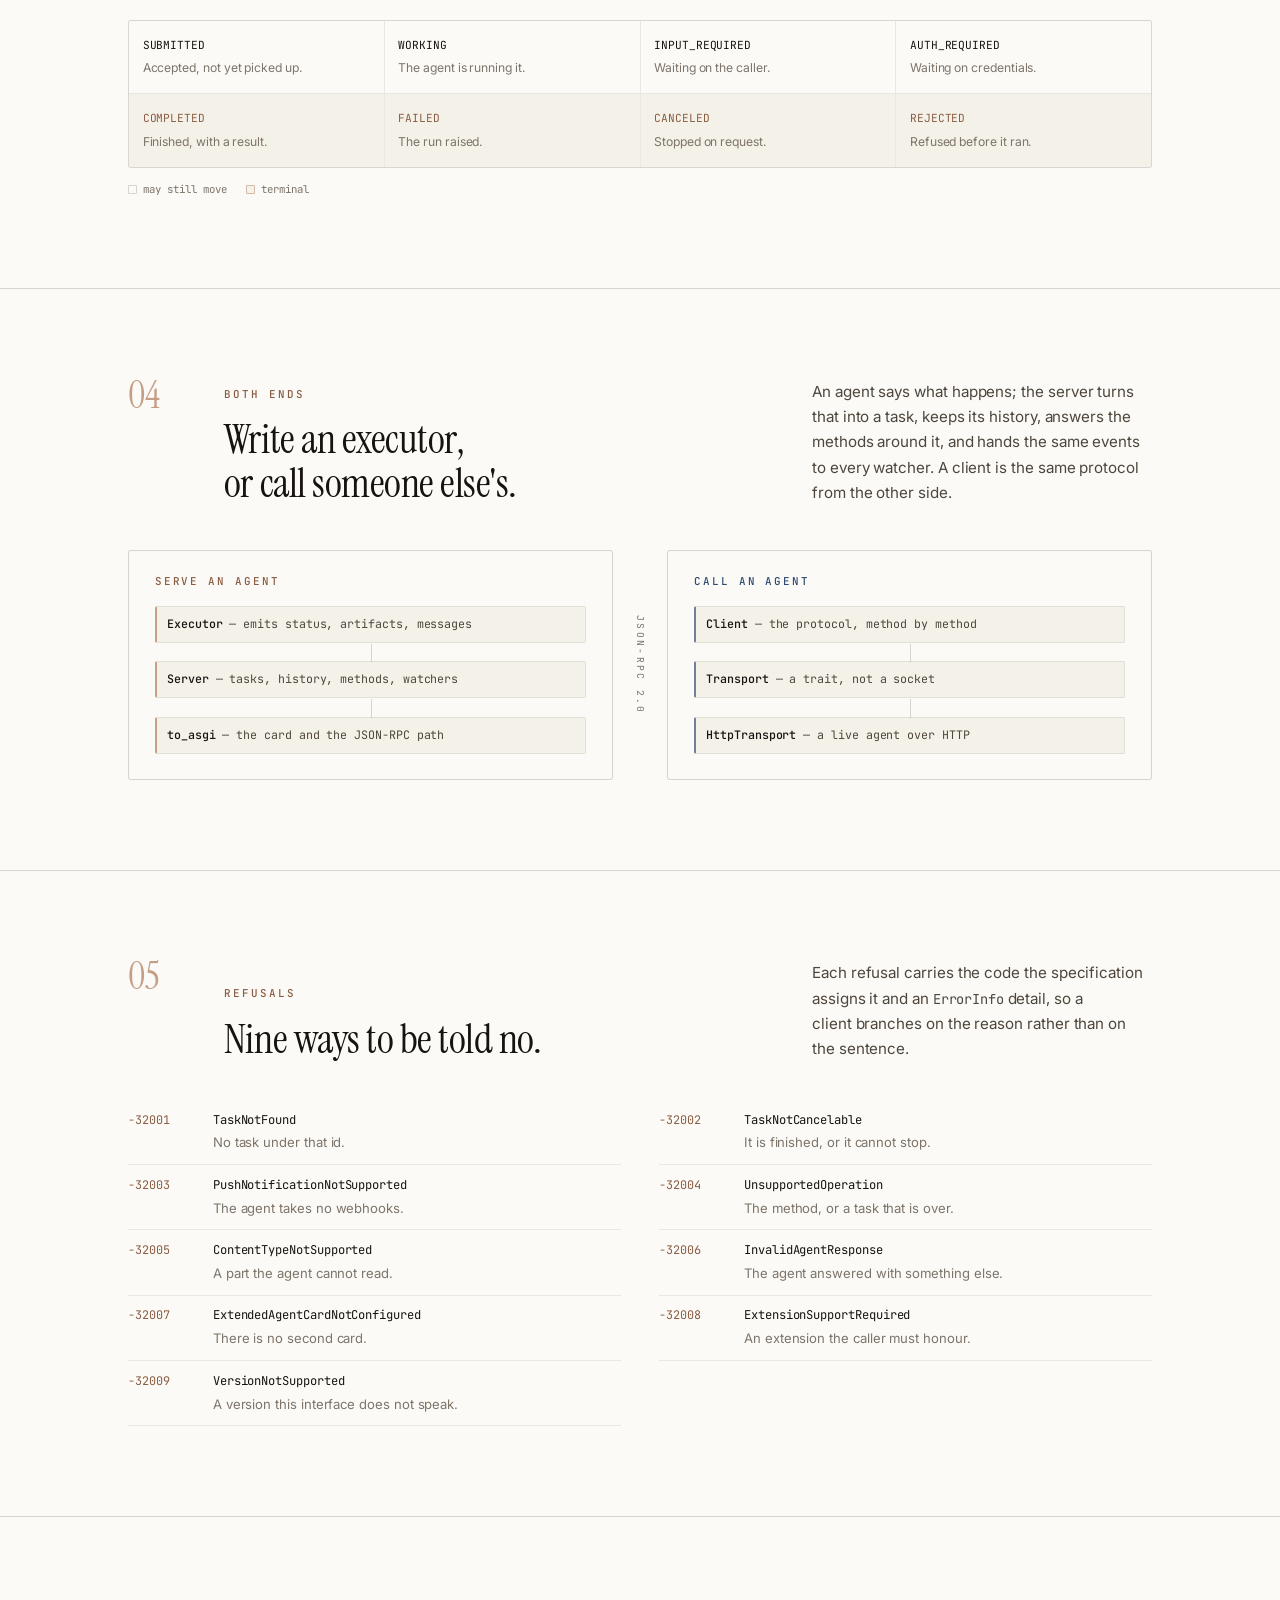
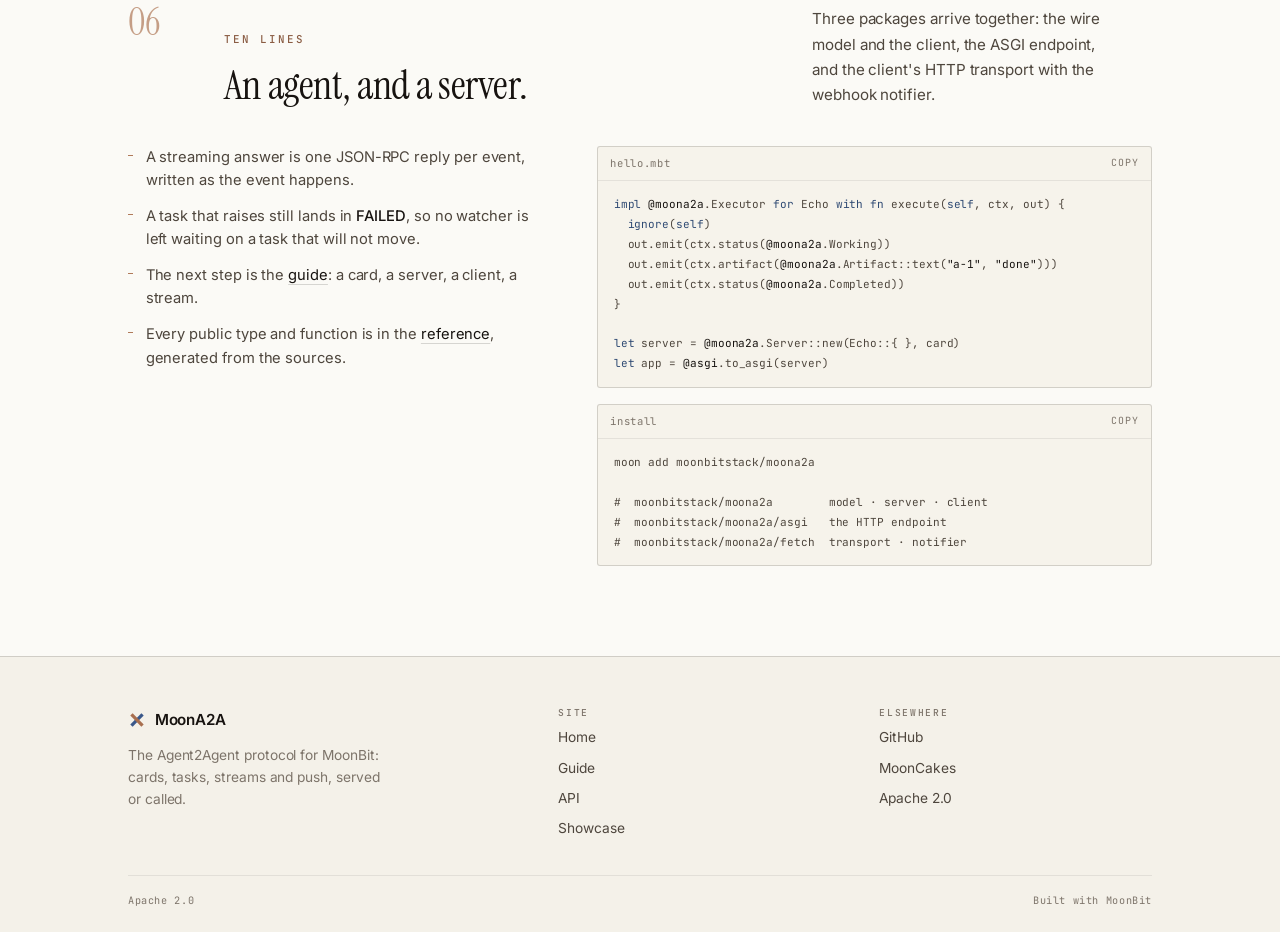
==== commit 34614709: "docs(moona2a): name the registry MoonCakes, and drop the hyphen from the licence. Signed-off-by: Leo" ====
--- a/docs/index.html
+++ b/docs/index.html
@@ -362,11 +362,11 @@
       <div class="foot-col">
         <h4>Elsewhere</h4>
         <a href="https://github.com/moonbitstack/moona2a" target="_blank" rel="noopener">GitHub</a>
-        <a href="https://mooncakes.io/docs/moonbitstack/moona2a" target="_blank" rel="noopener">mooncakes</a>
-        <a href="https://github.com/moonbitstack/moona2a/blob/master/LICENSE" target="_blank" rel="noopener">Apache-2.0</a>
-      </div>
-    </div>
-    <div class="legal"><span>Apache-2.0</span><span>Built with MoonBit</span></div>
+        <a href="https://mooncakes.io/docs/moonbitstack/moona2a" target="_blank" rel="noopener">MoonCakes</a>
+        <a href="https://github.com/moonbitstack/moona2a/blob/master/LICENSE" target="_blank" rel="noopener">Apache 2.0</a>
+      </div>
+    </div>
+    <div class="legal"><span>Apache 2.0</span><span>Built with MoonBit</span></div>
   </div>
 </footer>
 </body>
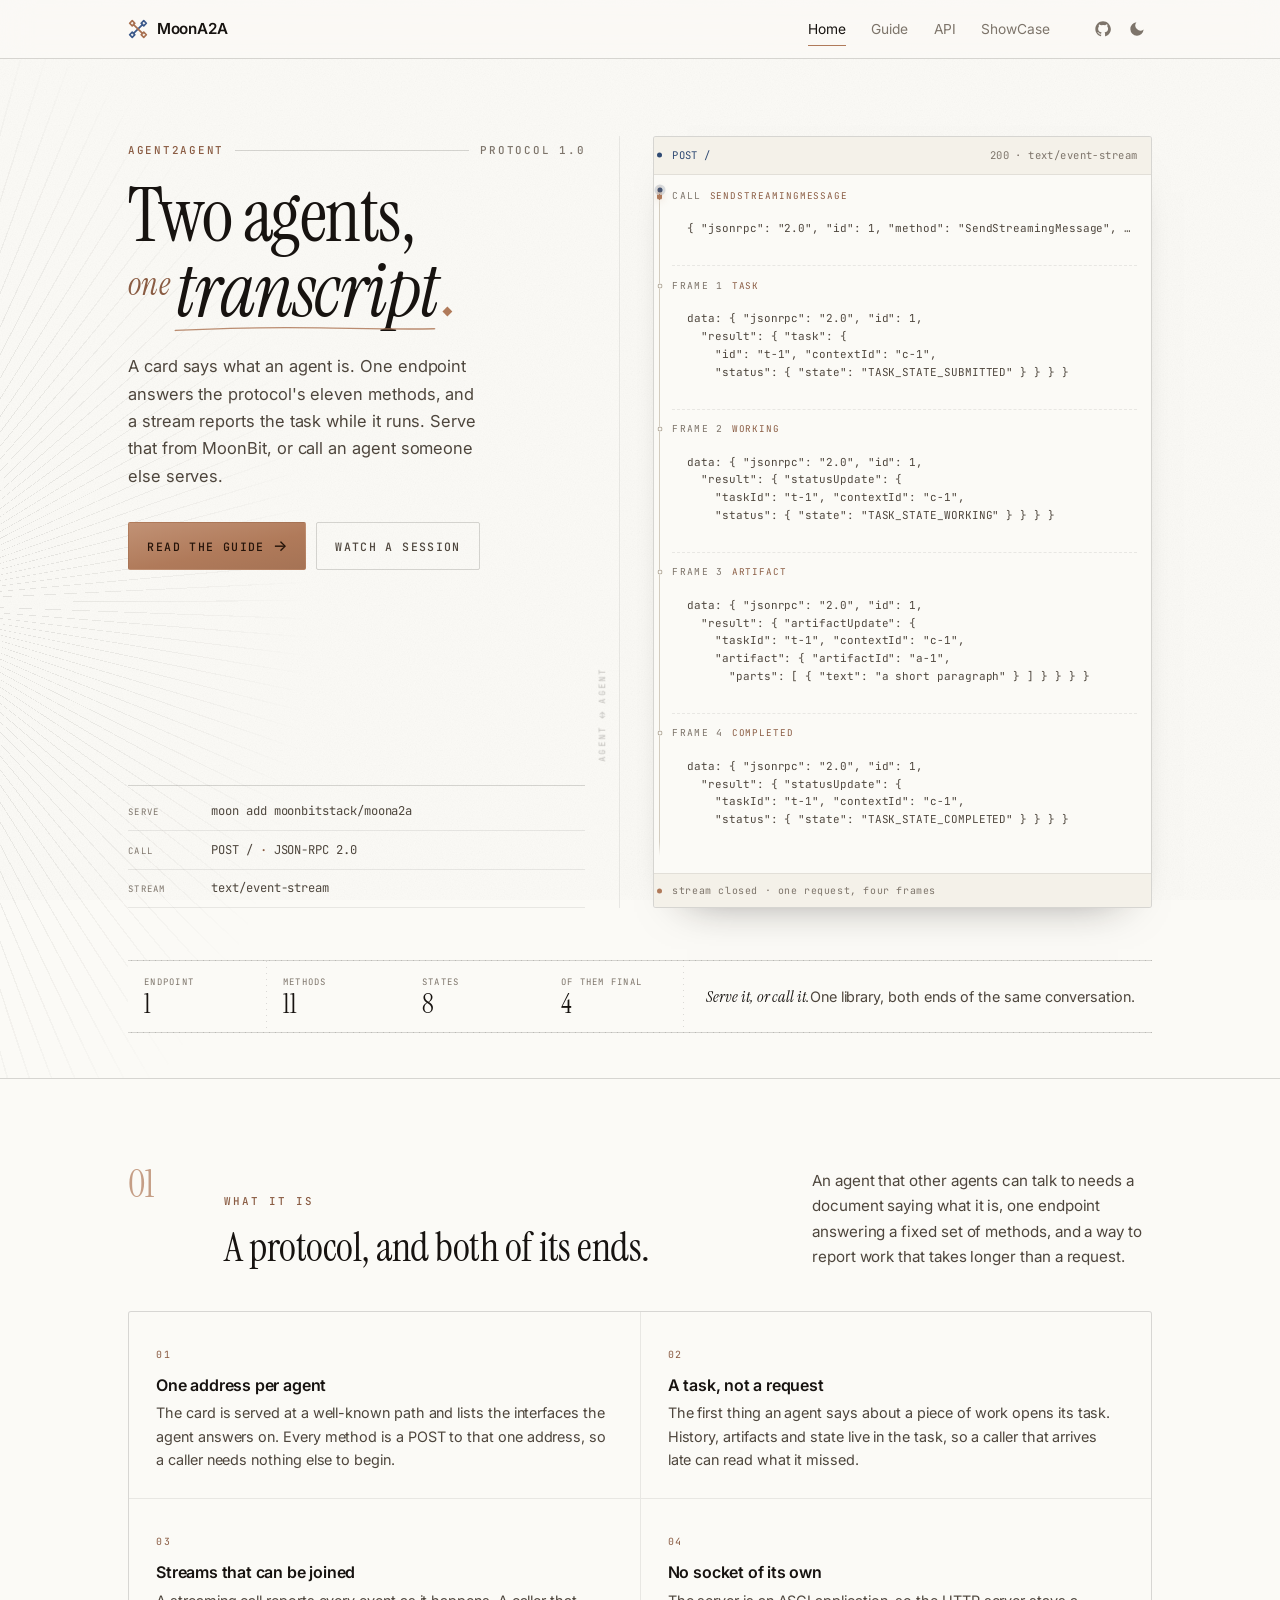
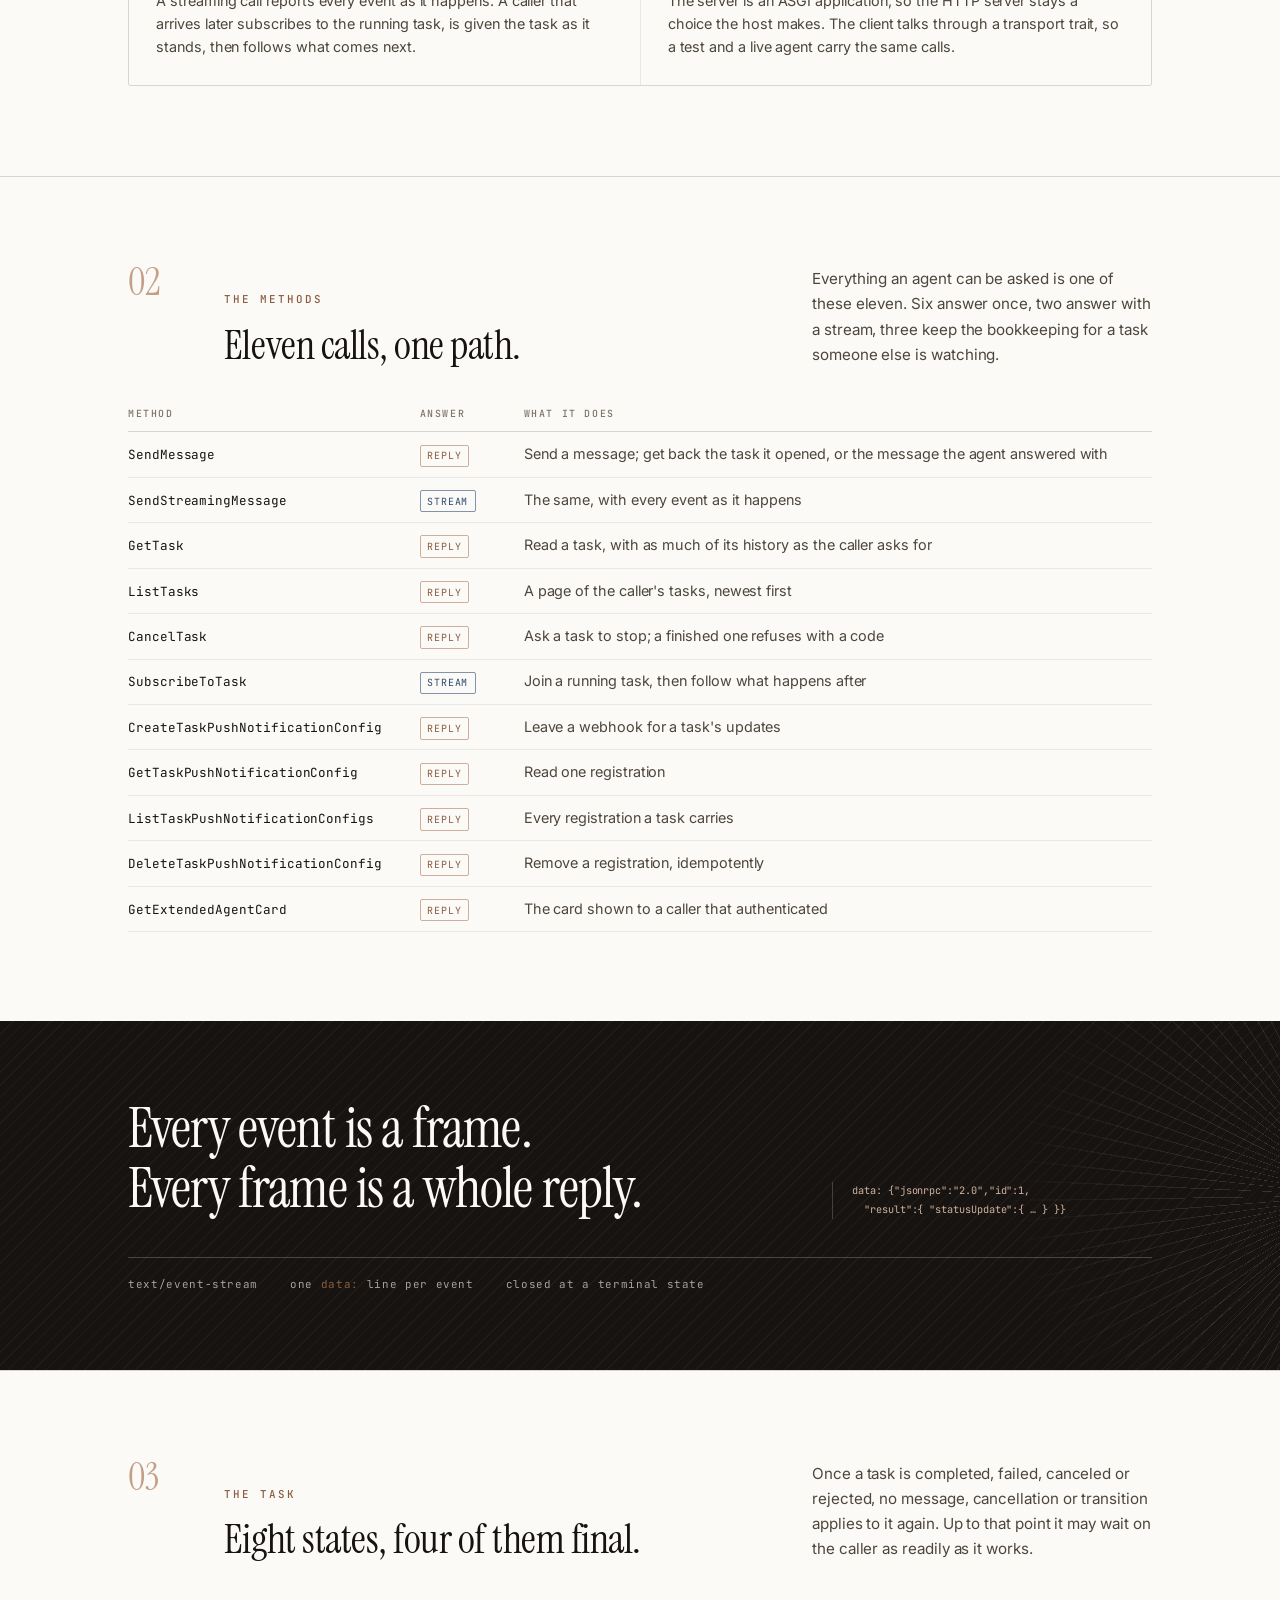
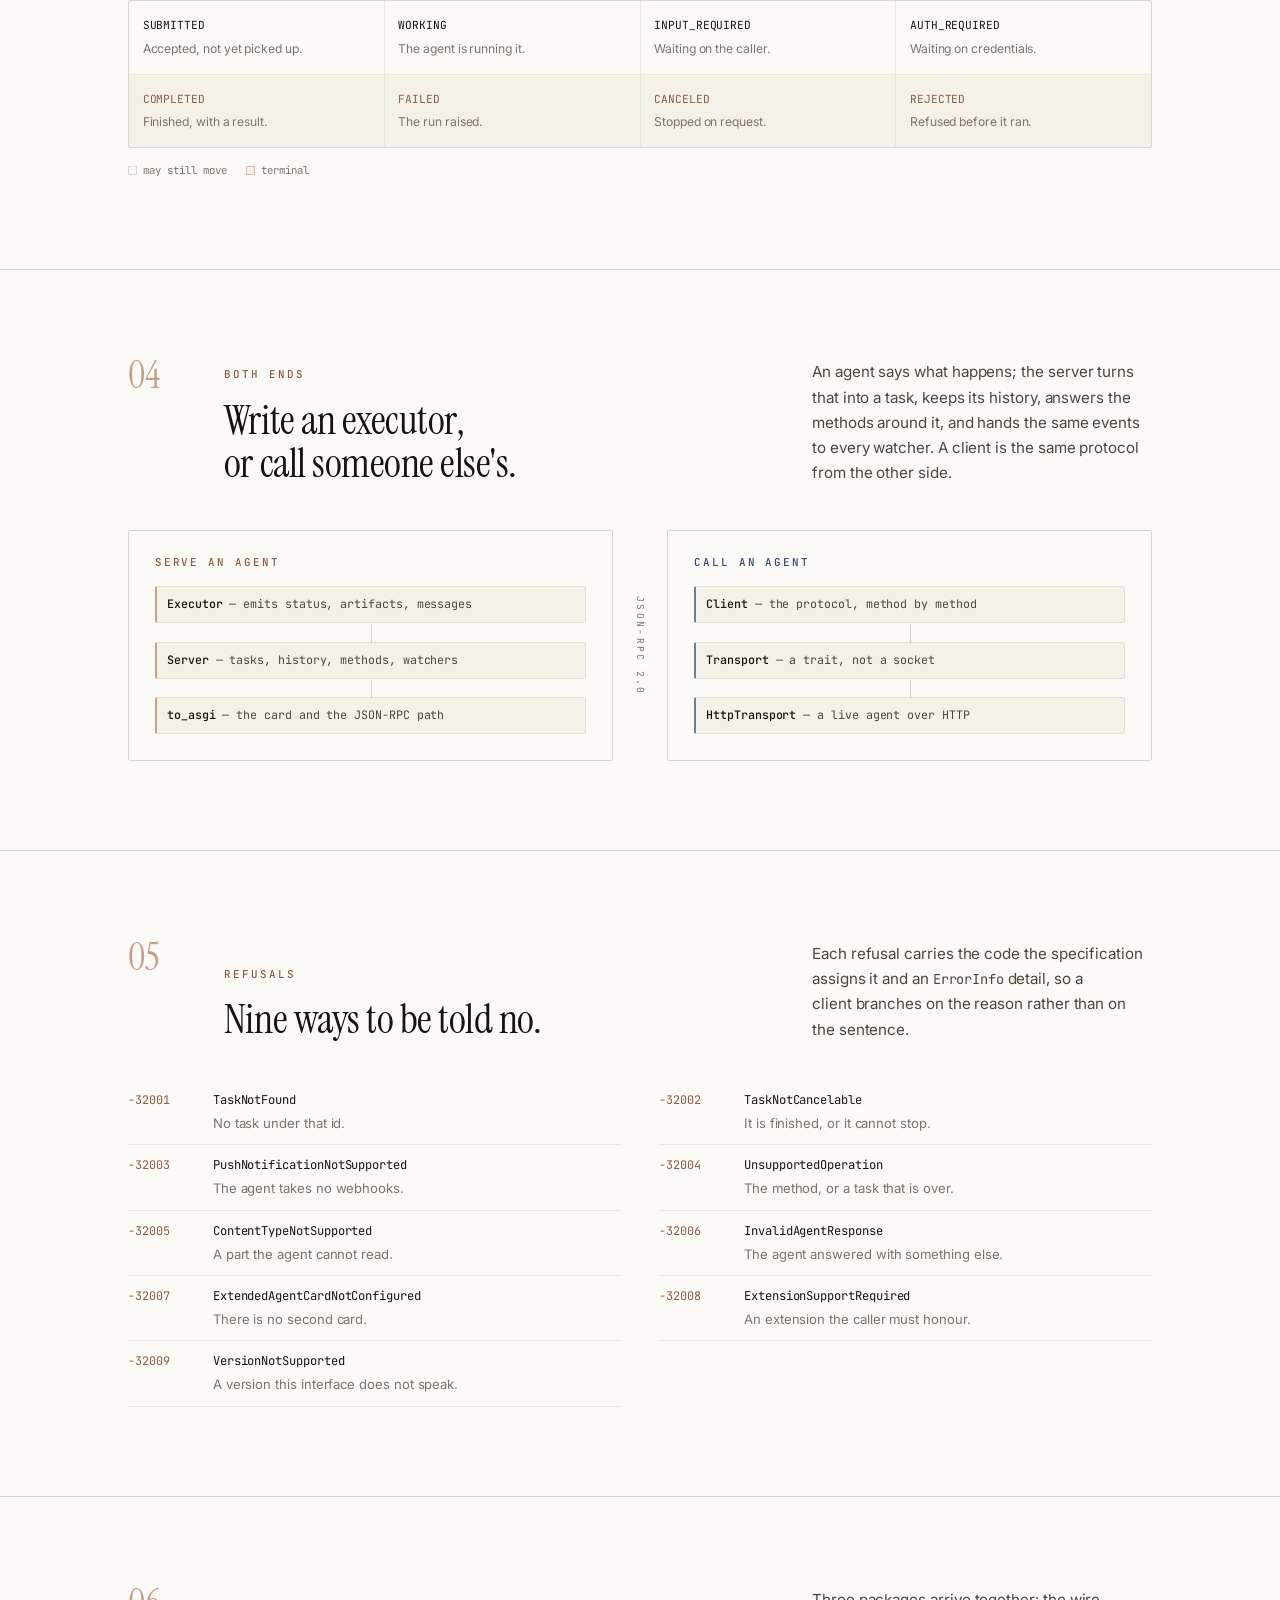
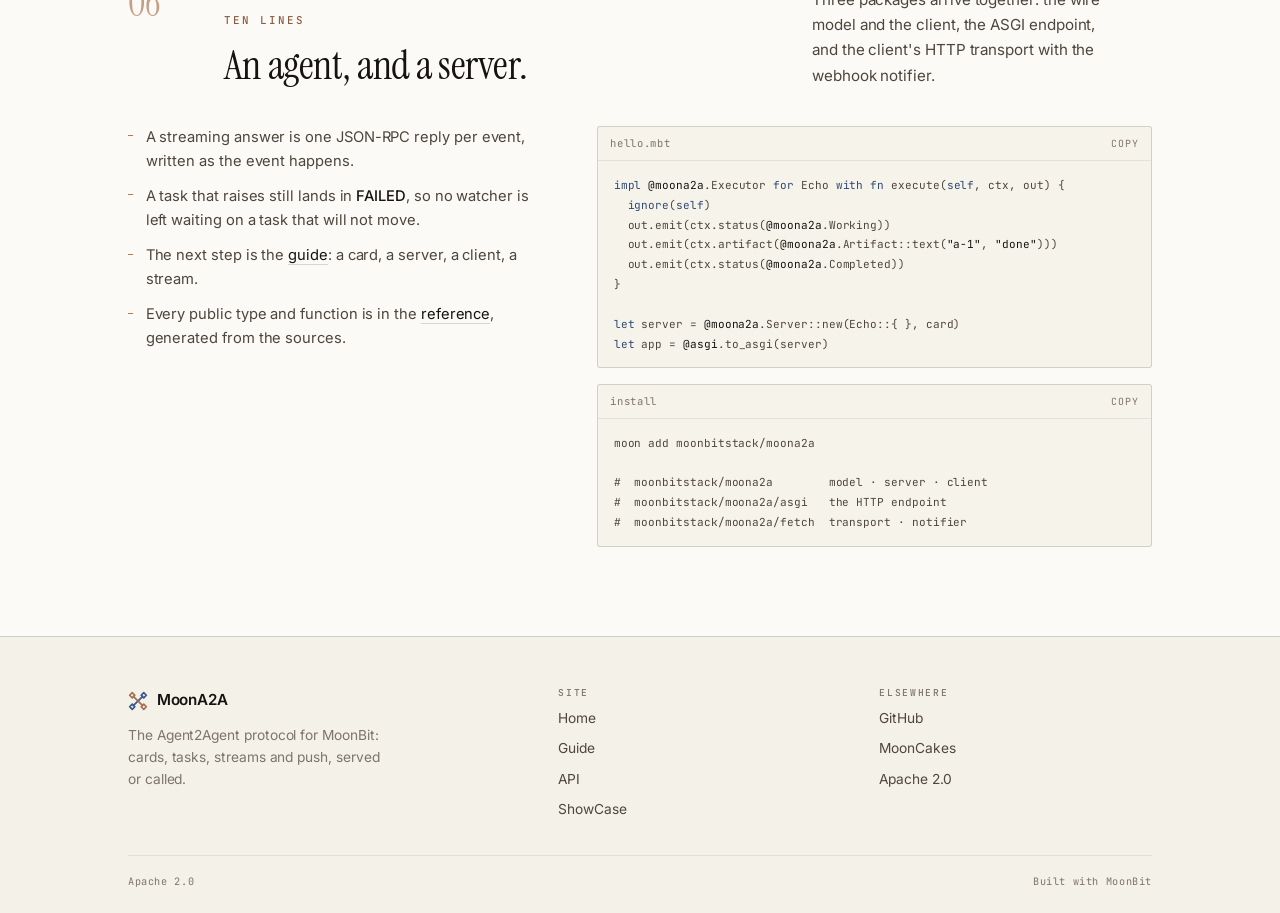
==== commit fc907a59: "docs(moona2a): give the mark its ends back, and keep the theme across pages. The mark is the source " ====
--- a/docs/index.html
+++ b/docs/index.html
@@ -6,7 +6,8 @@
 <title>MoonA2A — the Agent2Agent protocol for MoonBit</title>
 <meta name="description" content="MoonA2A is the Agent2Agent protocol in MoonBit: an agent card, one JSON-RPC endpoint for the protocol's methods, tasks that stream, push notifications, and a client for calling an agent someone else runs.">
 <meta name="theme-color" content="#fbfaf6">
-<link rel="icon" href="data:image/svg+xml,%3Csvg xmlns='http://www.w3.org/2000/svg' viewBox='0 0 24 24'%3E%3Crect width='24' height='24' fill='%23fbfaf6'/%3E%3Cpath d='M17.844%203.044%2020.956%206.156%206.156%2020.956%203.044%2017.844Z' fill='%232f4a73'/%3E%3Cpath d='M6.156%203.044%2020.956%2017.844%2017.844%2020.956%203.044%206.156Z' fill='%23a86f4f'/%3E%3C/svg%3E">
+<script>try{var e=document.documentElement,n=performance.getEntriesByType("navigation")[0];if(n&&n.type==="reload")sessionStorage.removeItem("moona2a-theme");else{var t=sessionStorage.getItem("moona2a-theme");if(t)e.setAttribute("data-theme",t)}}catch(r){}</script>
+<link rel="icon" href="data:image/svg+xml,%3Csvg%20xmlns='http://www.w3.org/2000/svg'%20viewBox='0%200%2024%2024'%3E%3Crect%20width='24'%20height='24'%20fill='%23fbfaf6'/%3E%3Cg%20fill='none'%20stroke-width='2.05'%20stroke-linecap='round'%20stroke-linejoin='round'%3E%3Cpath%20d='M6.37%2017.63%2017.63%206.37M7.69%2018.39%205.10%2015.80%202.00%2018.90%205.10%2022.00%208.20%2018.90%205.61%2016.31M16.31%205.61%2018.90%208.20%2022.00%205.10%2018.90%202.00%2015.80%205.10%2018.39%207.69'%20stroke='%232f4a73'/%3E%3Cpath%20d='M6.37%206.37%2017.63%2017.63M5.61%207.69%208.20%205.10%205.10%202.00%202.00%205.10%205.10%208.20%207.69%205.61M18.39%2016.31%2015.80%2018.90%2018.90%2022.00%2022.00%2018.90%2018.90%2015.80%2016.31%2018.39'%20stroke='%23a86f4f'/%3E%3C/g%3E%3C/svg%3E">
 <link rel="preconnect" href="https://fonts.googleapis.com">
 <link rel="preconnect" href="https://fonts.gstatic.com" crossorigin>
 <link href="https://fonts.googleapis.com/css2?family=Inter:wght@400;500;600&family=Instrument+Serif:ital@0;1&family=JetBrains+Mono:wght@400;500&display=swap" rel="stylesheet">
@@ -19,14 +20,14 @@
 <header class="topbar">
   <div class="wrap bar">
     <a class="brand" href="index.html">
-      <svg class="mark" viewBox="0 0 24 24" aria-hidden="true"><path class="m-b" d="M17.844 3.044 20.956 6.156 6.156 20.956 3.044 17.844Z"/><path class="m-a" d="M6.156 3.044 20.956 17.844 17.844 20.956 3.044 6.156Z"/></svg>
+      <svg class="mark" viewBox="0 0 24 24" aria-hidden="true"><path class="m-b" d="M6.37 17.63 17.63 6.37M7.69 18.39 5.10 15.80 2.00 18.90 5.10 22.00 8.20 18.90 5.61 16.31M16.31 5.61 18.90 8.20 22.00 5.10 18.90 2.00 15.80 5.10 18.39 7.69"/><path class="m-a" d="M6.37 6.37 17.63 17.63M5.61 7.69 8.20 5.10 5.10 2.00 2.00 5.10 5.10 8.20 7.69 5.61M18.39 16.31 15.80 18.90 18.90 22.00 22.00 18.90 18.90 15.80 16.31 18.39"/></svg>
       <span>MoonA2A</span>
     </a>
     <nav class="mainnav" aria-label="Primary">
       <a href="index.html" aria-current="page">Home</a>
       <a href="guide.html">Guide</a>
       <a href="api.html">API</a>
-      <a href="showcase.html">Showcase</a>
+      <a href="showcase.html">ShowCase</a>
     </nav>
     <div class="tools">
       <a class="icon-btn tip" href="https://github.com/moonbitstack/moona2a" target="_blank" rel="noopener" aria-label="GitHub repository" data-tip="Source">
@@ -347,7 +348,7 @@
     <div class="foot-main">
       <div class="foot-brand">
         <a class="brand" href="index.html">
-          <svg class="mark" viewBox="0 0 24 24" aria-hidden="true"><path class="m-b" d="M17.844 3.044 20.956 6.156 6.156 20.956 3.044 17.844Z"/><path class="m-a" d="M6.156 3.044 20.956 17.844 17.844 20.956 3.044 6.156Z"/></svg>
+          <svg class="mark" viewBox="0 0 24 24" aria-hidden="true"><path class="m-b" d="M6.37 17.63 17.63 6.37M7.69 18.39 5.10 15.80 2.00 18.90 5.10 22.00 8.20 18.90 5.61 16.31M16.31 5.61 18.90 8.20 22.00 5.10 18.90 2.00 15.80 5.10 18.39 7.69"/><path class="m-a" d="M6.37 6.37 17.63 17.63M5.61 7.69 8.20 5.10 5.10 2.00 2.00 5.10 5.10 8.20 7.69 5.61M18.39 16.31 15.80 18.90 18.90 22.00 22.00 18.90 18.90 15.80 16.31 18.39"/></svg>
           <span>MoonA2A</span>
         </a>
         <p class="tag">The Agent2Agent protocol for MoonBit: cards, tasks, streams and push, served or called.</p>
@@ -357,7 +358,7 @@
         <a href="index.html">Home</a>
         <a href="guide.html">Guide</a>
         <a href="api.html">API</a>
-        <a href="showcase.html">Showcase</a>
+        <a href="showcase.html">ShowCase</a>
       </div>
       <div class="foot-col">
         <h4>Elsewhere</h4>
--- a/docs/assets/site.css
+++ b/docs/assets/site.css
@@ -30,6 +30,8 @@
   --sb-thumb: color-mix(in srgb, var(--ink) 30%, transparent);
   --sb-thumb-dim: color-mix(in srgb, var(--ink) 15%, transparent);
   --sb-thumb-in: color-mix(in srgb, var(--ink) 19%, transparent);
+  --rail-ink: #d3ccbf;
+  --node-ink: #b3aa9b;
   --wrap: 1128px;
   --gutter: clamp(1.25rem, 4.2vw, 3.25rem);
   --ease: cubic-bezier(0.2, 0.7, 0.3, 1);
@@ -60,6 +62,8 @@
   --sb-thumb: color-mix(in srgb, var(--ink) 42%, transparent);
   --sb-thumb-dim: color-mix(in srgb, var(--ink) 26%, transparent);
   --sb-thumb-in: color-mix(in srgb, var(--ink) 34%, transparent);
+  --rail-ink: #3f3a33;
+  --node-ink: #6d6459;
   color-scheme: dark;
 }
 @media (prefers-color-scheme: dark) {
@@ -85,6 +89,8 @@
     --sb-thumb: color-mix(in srgb, var(--ink) 42%, transparent);
     --sb-thumb-dim: color-mix(in srgb, var(--ink) 26%, transparent);
     --sb-thumb-in: color-mix(in srgb, var(--ink) 34%, transparent);
+    --rail-ink: #3f3a33;
+    --node-ink: #6d6459;
     color-scheme: dark;
   }
 }
@@ -633,15 +639,19 @@
   letter-spacing: -0.014em;
 }
 .brand .mark {
-  width: 18px;
-  height: 18px;
+  width: 20px;
+  height: 20px;
   flex: none;
+  fill: none;
+  stroke-width: 2.05;
+  stroke-linecap: round;
+  stroke-linejoin: round;
 }
 .brand .mark .m-a {
-  fill: var(--mark-a);
+  stroke: var(--mark-a);
 }
 .brand .mark .m-b {
-  fill: var(--mark-b);
+  stroke: var(--mark-b);
 }
 .mainnav {
   display: flex;
@@ -1055,16 +1065,20 @@
   }
 }
 .transcript {
+  --rail-pad: 1.15rem;
+  --rail: 6px;
+  --node: 5px;
   border: 1px solid var(--hair);
   border-radius: 3px;
   background: var(--paper);
   overflow: hidden;
 }
 .t-head {
+  position: relative;
   display: flex;
   align-items: center;
   gap: 0.55rem;
-  padding: 0.62rem 0.85rem;
+  padding: 0.62rem 0.85rem 0.62rem var(--rail-pad);
   border-bottom: 1px solid var(--hair-2);
   background: var(--paper-2);
   font-family: var(--mono);
@@ -1073,11 +1087,14 @@
   color: var(--ink-3);
 }
 .t-head .dot {
-  width: 5px;
-  height: 5px;
+  position: absolute;
+  left: calc(var(--rail) - var(--node) / 2);
+  top: 50%;
+  width: var(--node);
+  height: var(--node);
   border-radius: 50%;
   background: var(--blue);
-  flex: none;
+  transform: translateY(-50%);
 }
 .t-head .t-method {
   color: var(--blue);
@@ -1086,9 +1103,10 @@
   margin-left: auto;
 }
 .t-body {
-  padding: 0.95rem 0.9rem 1.05rem 1.15rem;
+  padding: 0.95rem 0.9rem 1.05rem var(--rail-pad);
 }
 .t-frame {
+  --pad: 0;
   position: relative;
   display: grid;
   grid-template-columns: minmax(0, 1fr);
@@ -1108,23 +1126,25 @@
   animation-delay: 0.48s;
 }
 .t-frame + .t-frame {
-  padding-top: 0.85rem;
+  --pad: 0.85rem;
+  padding-top: var(--pad);
   border-top: 1px dashed var(--hair-2);
 }
 .t-frame::before {
   content: "";
   position: absolute;
-  left: -0.72rem;
-  top: 1.28rem;
-  width: 5px;
-  height: 5px;
+  left: calc(var(--rail) - var(--rail-pad));
+  top: calc(var(--pad) + 0.36rem);
+  width: var(--node);
+  height: var(--node);
   border-radius: 50%;
+  transform: translate(-50%, -50%);
   background: var(--paper);
-  border: 1px solid var(--hair);
+  box-shadow: inset 0 0 0 1px var(--node-ink);
 }
 .t-frame:first-child::before {
   background: var(--blue);
-  border-color: var(--blue);
+  box-shadow: 0 0 0 3px color-mix(in srgb, var(--blue) 16%, transparent);
 }
 .t-frame pre {
   margin: 0;
@@ -1142,6 +1162,7 @@
   margin-bottom: 0.3rem;
   font-family: var(--mono);
   font-size: 0.6rem;
+  line-height: 1.2;
   letter-spacing: 0.14em;
   text-transform: uppercase;
   color: var(--ink-3);
@@ -1152,10 +1173,11 @@
   color: var(--rose-ink);
 }
 .t-foot {
+  position: relative;
   display: flex;
   align-items: center;
   gap: 0.5rem;
-  padding: 0.55rem 0.85rem;
+  padding: 0.55rem 0.85rem 0.55rem var(--rail-pad);
   border-top: 1px solid var(--hair-2);
   background: var(--paper-2);
   font-family: var(--mono);
@@ -1164,49 +1186,52 @@
   color: var(--ink-3);
 }
 .t-foot .dot {
-  width: 5px;
-  height: 5px;
+  position: absolute;
+  left: calc(var(--rail) - var(--node) / 2);
+  top: 50%;
+  width: var(--node);
+  height: var(--node);
   border-radius: 50%;
   background: var(--rose);
-  flex: none;
+  transform: translateY(-50%);
 }
 .t-body {
   position: relative;
+}
+.t-body::before {
+  content: "";
+  position: absolute;
+  left: calc(var(--rail) - 0.5px);
+  top: 0.95rem;
+  bottom: 1.05rem;
+  width: 1px;
+  background: linear-gradient(to bottom, transparent, var(--rail-ink) 0.9rem, var(--rail-ink) calc(100% - 0.9rem), transparent);
 }
 .t-body::after {
   content: "";
   position: absolute;
-  left: 0.25rem;
-  top: 1.2rem;
-  width: 4px;
-  height: 4px;
-  border-radius: 50%;
-  background: var(--rose);
-  animation: packet 7.5s cubic-bezier(0.45, 0, 0.55, 1) infinite;
-}
-.t-body::before {
-  content: "";
-  position: absolute;
-  left: 0.42rem;
-  top: 1.2rem;
-  bottom: 1.2rem;
-  width: 1px;
-  background: var(--hair-2);
+  left: calc(var(--rail) - 2.5px);
+  top: 0.55rem;
+  width: 5px;
+  height: 16px;
+  border-radius: 2.5px;
+  background: radial-gradient(circle at 50% 13px, var(--rose) 0 2.5px, transparent 2.6px), linear-gradient(to bottom, transparent, color-mix(in srgb, var(--rose) 45%, transparent));
+  filter: drop-shadow(0 0 4px color-mix(in srgb, var(--rose) 40%, transparent));
+  animation: packet 6.5s linear infinite;
 }
 @keyframes packet {
   0% {
-    top: 1.2rem;
+    top: 0.55rem;
     opacity: 0;
   }
-  10% {
+  12% {
     opacity: 1;
   }
-  82% {
+  88% {
     opacity: 1;
   }
-  96%,
   100% {
-    top: calc(100% - 1.4rem);
+    top: calc(100% - 1.6rem);
     opacity: 0;
   }
 }
@@ -1716,6 +1741,9 @@
   stroke: var(--hair-2);
   stroke-width: 1;
   stroke-dasharray: 2 5;
+  transform-box: fill-box;
+  transform-origin: center;
+  animation: orbit-turn 90s linear infinite;
 }
 .star-map .outline {
   fill: none;
@@ -1768,7 +1796,7 @@
 }
 .star-map .edge {
   stroke: var(--rose);
-  opacity: 0.3;
+  opacity: 0.38;
   transition: opacity 0.2s var(--ease), stroke 0.2s var(--ease);
 }
 .star-map .edge.lit {
@@ -1777,6 +1805,16 @@
 }
 .star-map .flow {
   fill: var(--rose);
+  filter: drop-shadow(0 0 3px color-mix(in srgb, var(--rose) 55%, transparent));
+}
+.star-map .flow .tail {
+  fill: none;
+  stroke: url(#comet);
+  stroke-width: 1.5;
+  stroke-linecap: round;
+}
+.star-map #comet stop {
+  stop-color: var(--rose);
 }
 .star-map .node {
   cursor: pointer;
@@ -1829,6 +1867,21 @@
 .star-map .hub-ring {
   fill: var(--rose-wash);
   stroke: color-mix(in srgb, var(--rose) 55%, transparent);
+  animation: hub-breathe 9s ease-in-out infinite;
+}
+@keyframes orbit-turn {
+  to {
+    transform: rotate(360deg);
+  }
+}
+@keyframes hub-breathe {
+  0%,
+  100% {
+    opacity: 0.6;
+  }
+  50% {
+    opacity: 1;
+  }
 }
 .node-index {
   width: 100%;
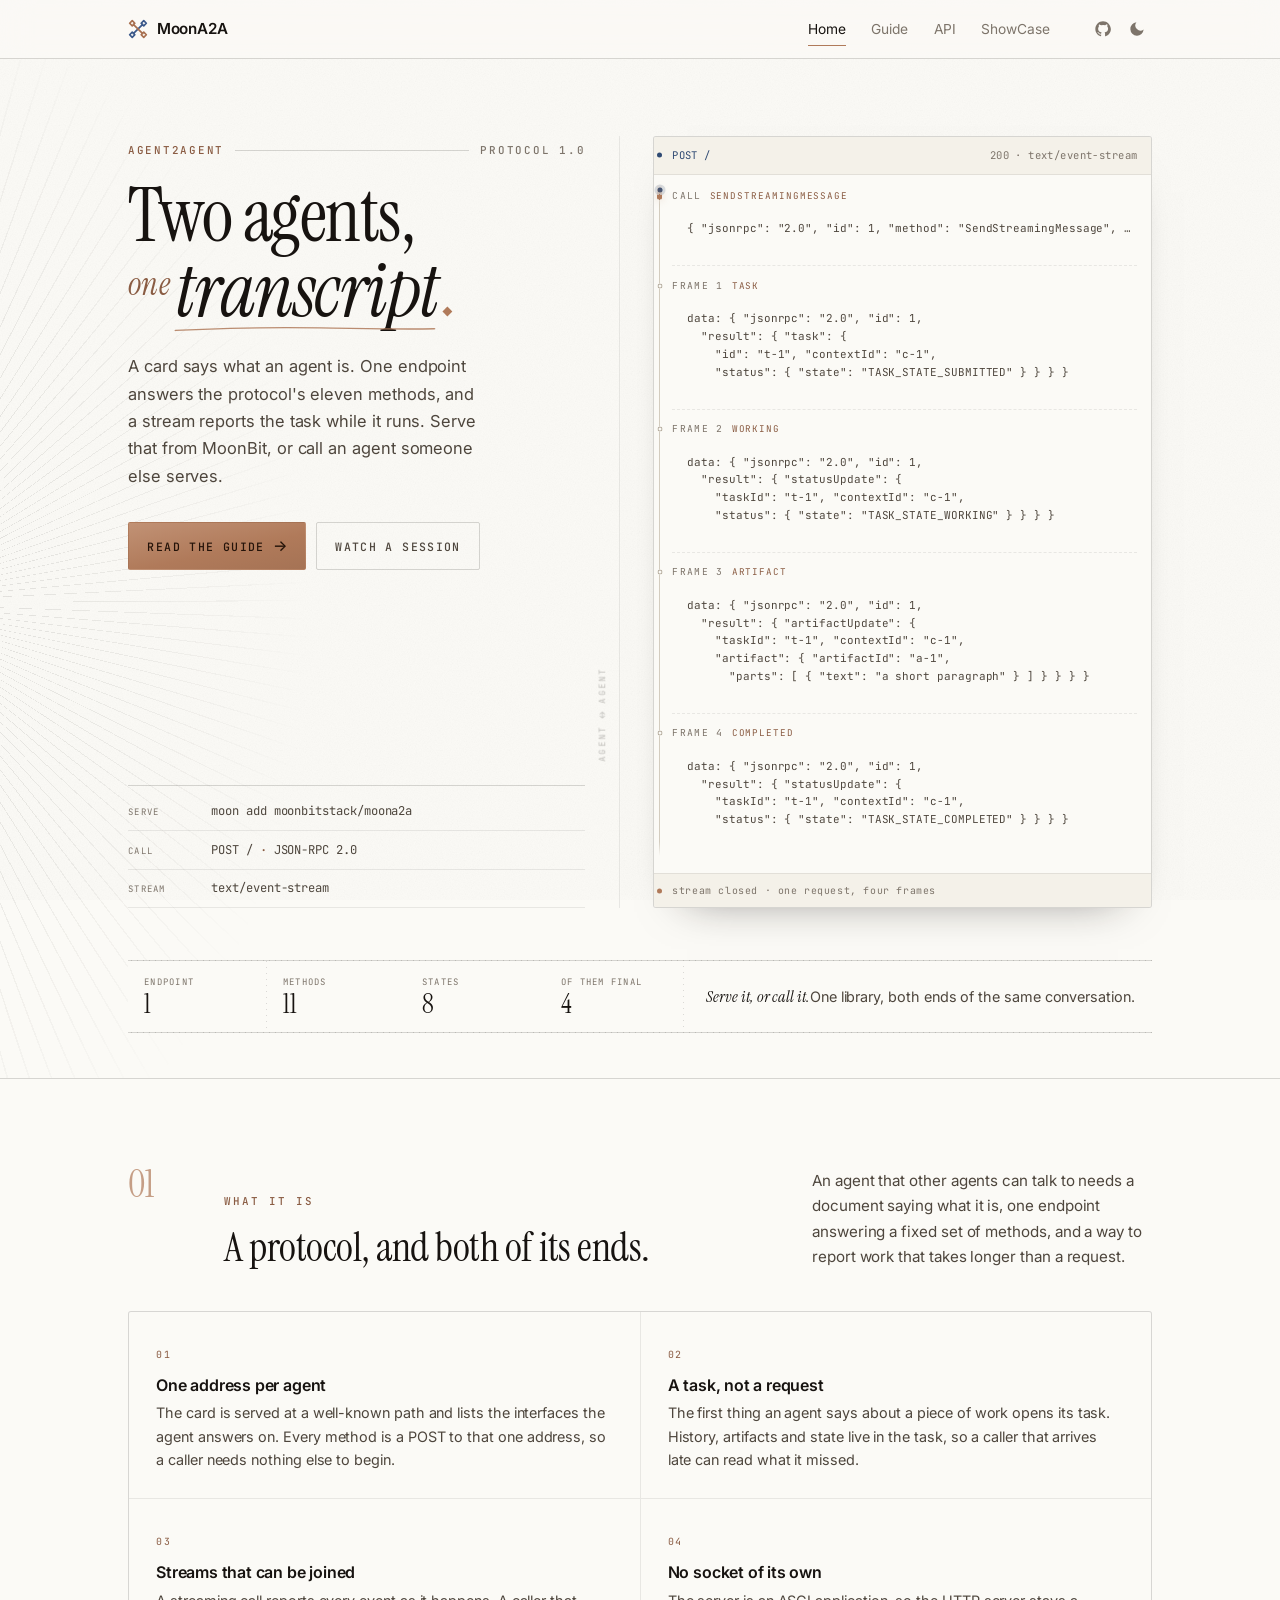
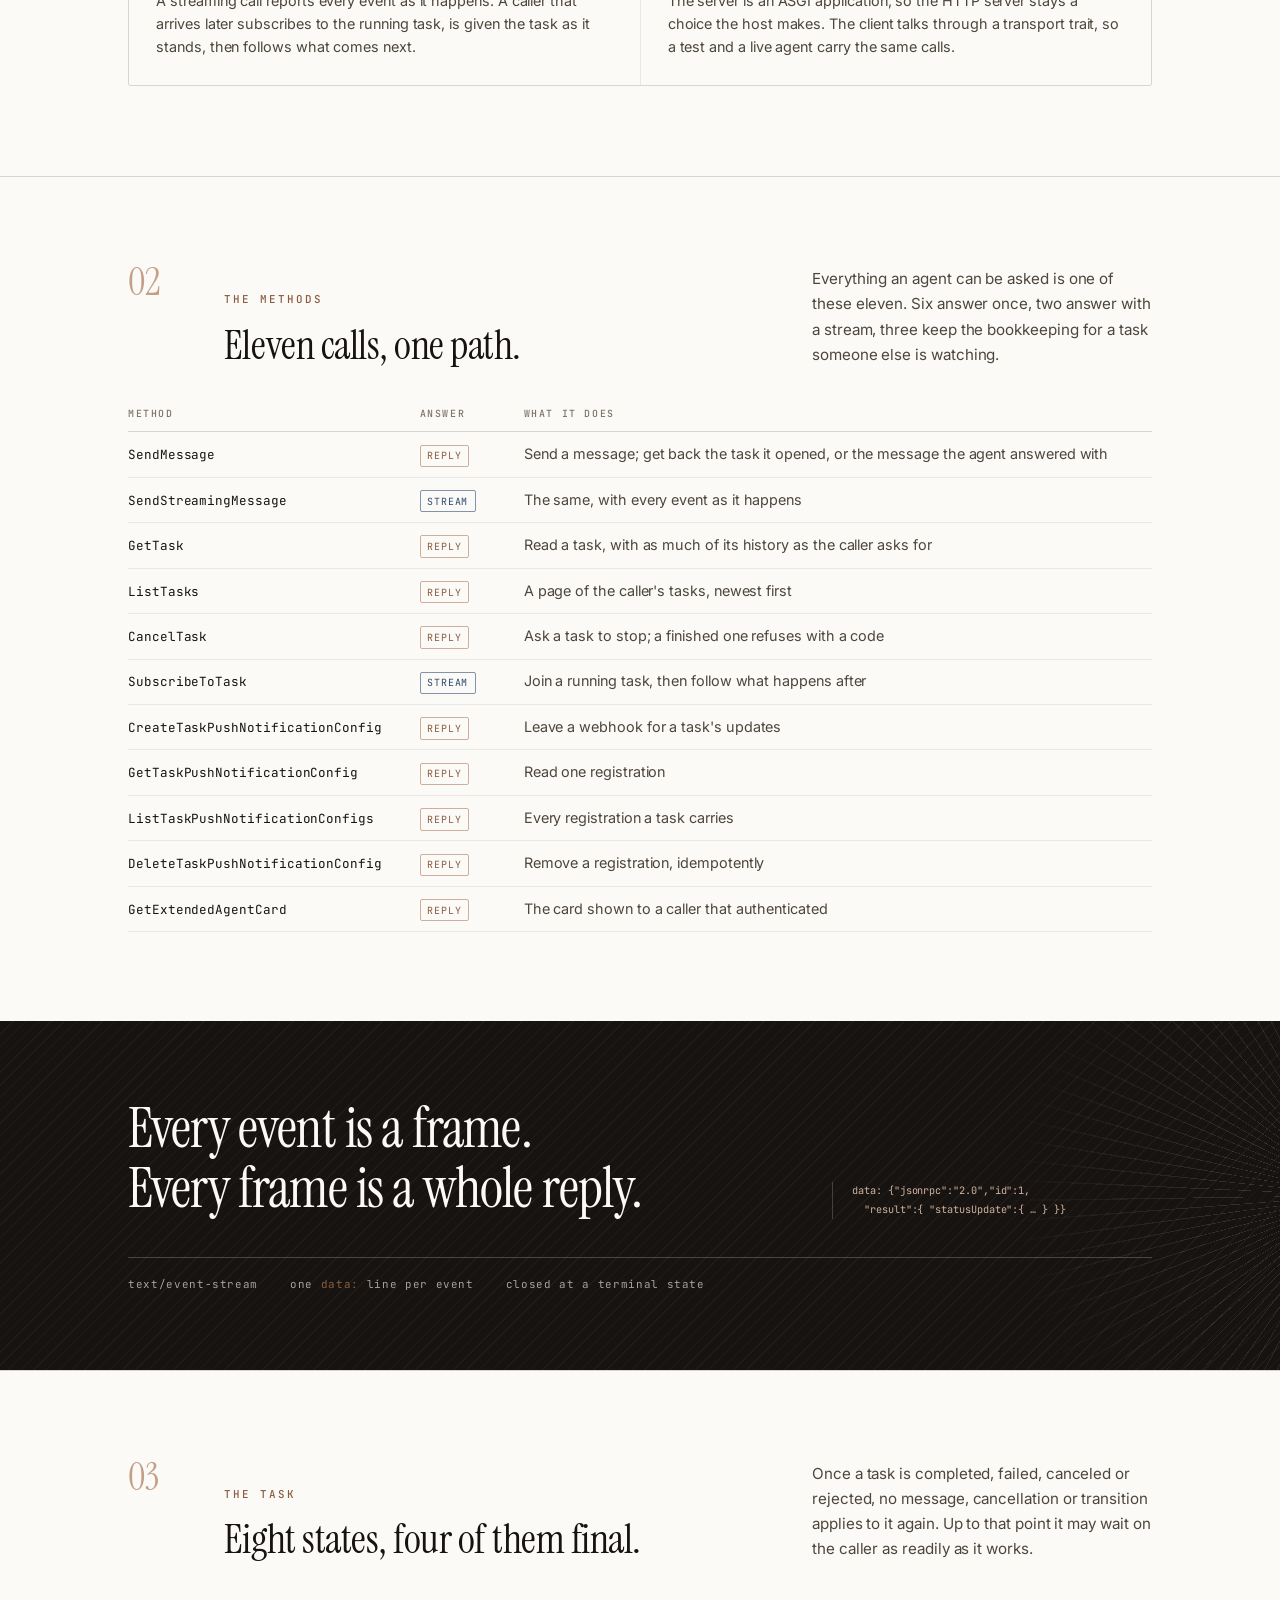
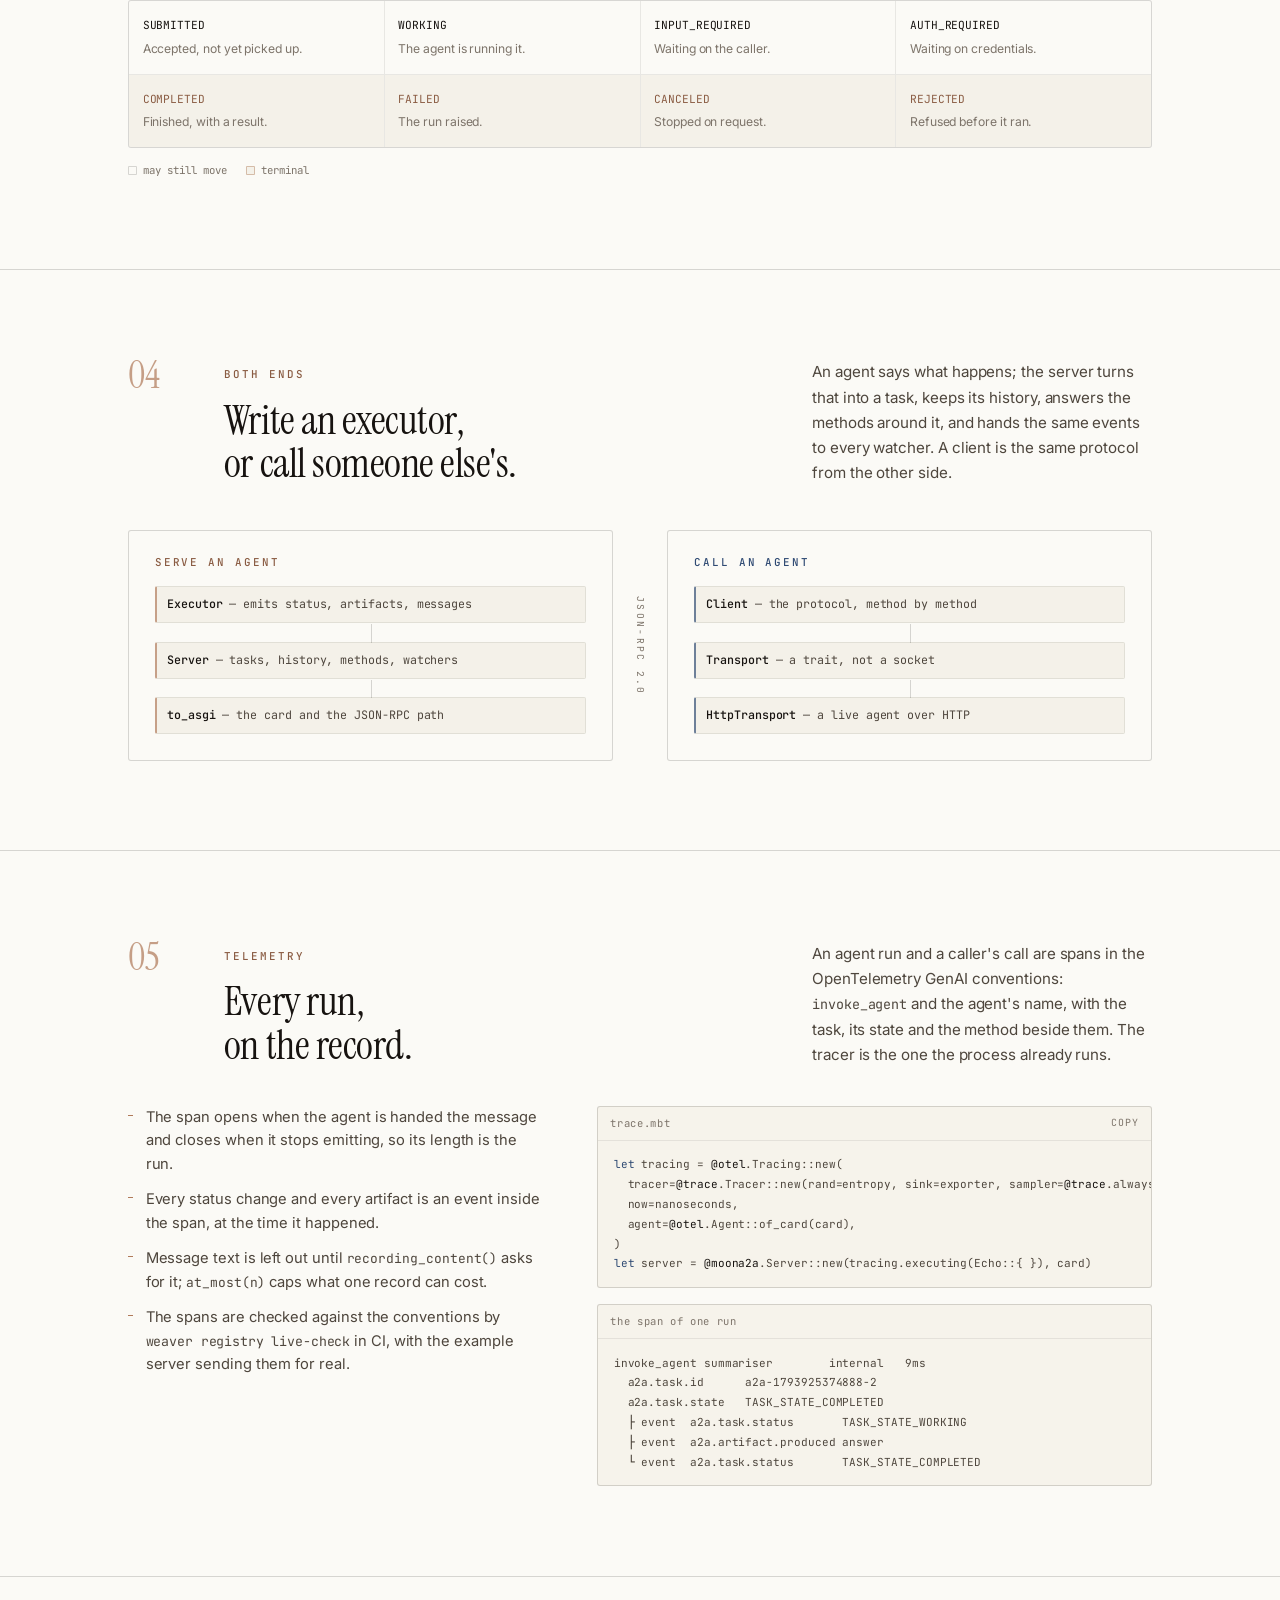
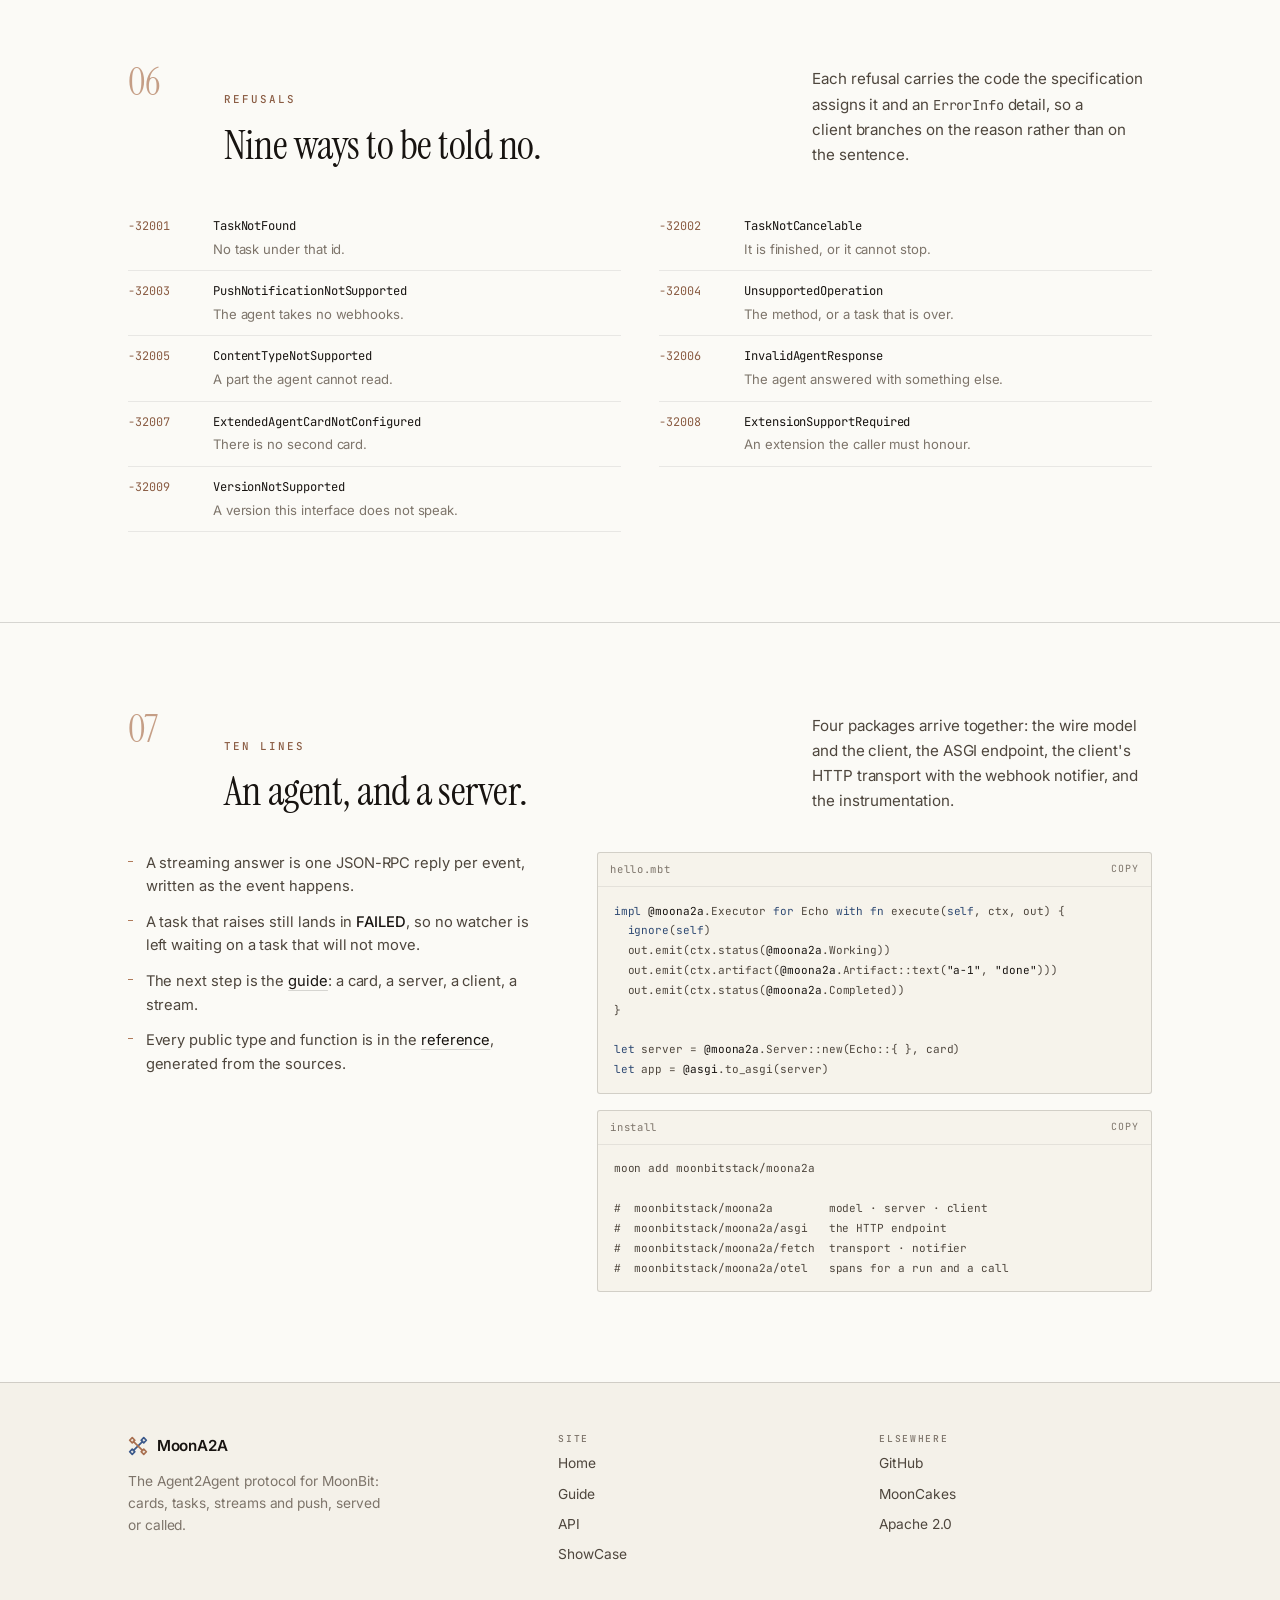
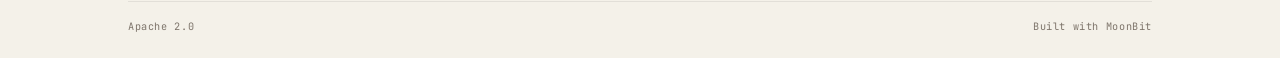
==== commit 56f8b4ba: "docs(moona2a): say how a run is traced, and hold the snippets to the compiler. Every block in the RE" ====
--- a/docs/index.html
+++ b/docs/index.html
@@ -270,10 +270,55 @@
   </div>
 </section>
 
+<section class="section" id="telemetry">
+  <div class="wrap">
+    <div class="section-head">
+      <span class="num">05</span>
+      <div class="head-text">
+        <span class="kicker">Telemetry</span>
+        <h2>Every run,<br>on the record.</h2>
+      </div>
+      <p>An agent run and a caller's call are spans in the OpenTelemetry GenAI conventions: <code>invoke_agent</code> and the agent's name, with the task, its state and the method beside them. The tracer is the one the process already runs.</p>
+    </div>
+
+    <div class="split">
+      <div>
+        <ul class="notes">
+          <li><span>The span opens when the agent is handed the message and closes when it stops emitting, so its length is the run.</span></li>
+          <li><span>Every status change and every artifact is an event inside the span, at the time it happened.</span></li>
+          <li><span>Message text is left out until <code>recording_content()</code> asks for it; <code>at_most(n)</code> caps what one record can cost.</span></li>
+          <li><span>The spans are checked against the conventions by <span class="mono">weaver registry live-check</span> in CI, with the example server sending them for real.</span></li>
+        </ul>
+      </div>
+      <div>
+        <div class="code-block" data-copy>
+          <div class="cap">trace.mbt</div>
+<pre data-lang="moonbit"><code>let tracing = @otel.Tracing::new(
+  tracer=@trace.Tracer::new(rand=entropy, sink=exporter, sampler=@trace.always),
+  now=nanoseconds,
+  agent=@otel.Agent::of_card(card),
+)
+let server = @moona2a.Server::new(tracing.executing(Echo::{ }), card)</code></pre>
+        </div>
+        <div class="code-block">
+          <div class="cap">the span of one run</div>
+<!-- nocheck -->
+<pre><code>invoke_agent summariser        internal   9ms
+  a2a.task.id      a2a-1793925374888-2
+  a2a.task.state   TASK_STATE_COMPLETED
+  ├ event  a2a.task.status       TASK_STATE_WORKING
+  ├ event  a2a.artifact.produced answer
+  └ event  a2a.task.status       TASK_STATE_COMPLETED</code></pre>
+        </div>
+      </div>
+    </div>
+  </div>
+</section>
+
 <section class="section" id="refusals">
   <div class="wrap">
     <div class="section-head">
-      <span class="num">05</span>
+      <span class="num">06</span>
       <div class="head-text">
         <span class="kicker">Refusals</span>
         <h2>Nine ways to be told no.</h2>
@@ -298,12 +343,12 @@
 <section class="section" id="install">
   <div class="wrap">
     <div class="section-head">
-      <span class="num">06</span>
+      <span class="num">07</span>
       <div class="head-text">
         <span class="kicker">Ten lines</span>
         <h2>An agent, and a server.</h2>
       </div>
-      <p>Three packages arrive together: the wire model and the client, the ASGI endpoint, and the client's HTTP transport with the webhook notifier.</p>
+      <p>Four packages arrive together: the wire model and the client, the ASGI endpoint, the client's HTTP transport with the webhook notifier, and the instrumentation.</p>
     </div>
 
     <div class="split">
@@ -334,7 +379,8 @@
 
 #  moonbitstack/moona2a        model · server · client
 #  moonbitstack/moona2a/asgi   the HTTP endpoint
-#  moonbitstack/moona2a/fetch  transport · notifier</code></pre>
+#  moonbitstack/moona2a/fetch  transport · notifier
+#  moonbitstack/moona2a/otel   spans for a run and a call</code></pre>
         </div>
       </div>
     </div>
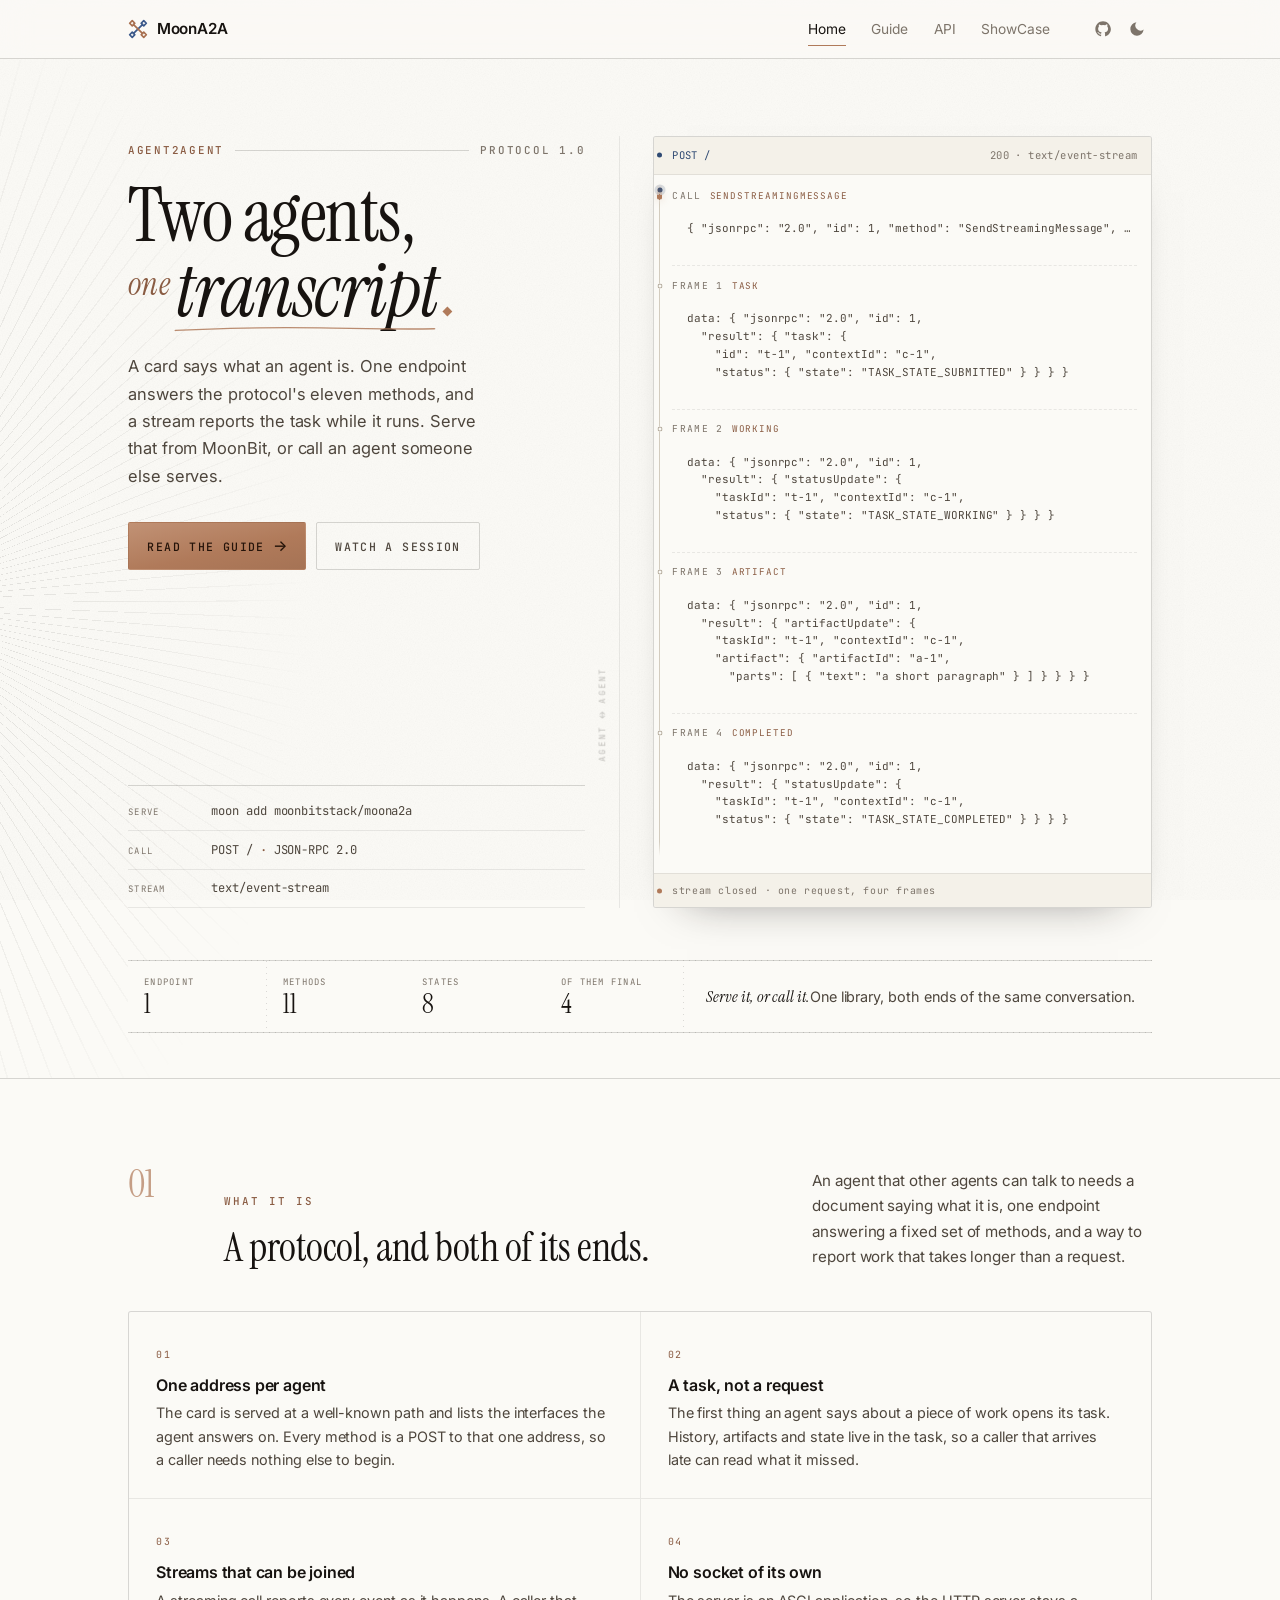
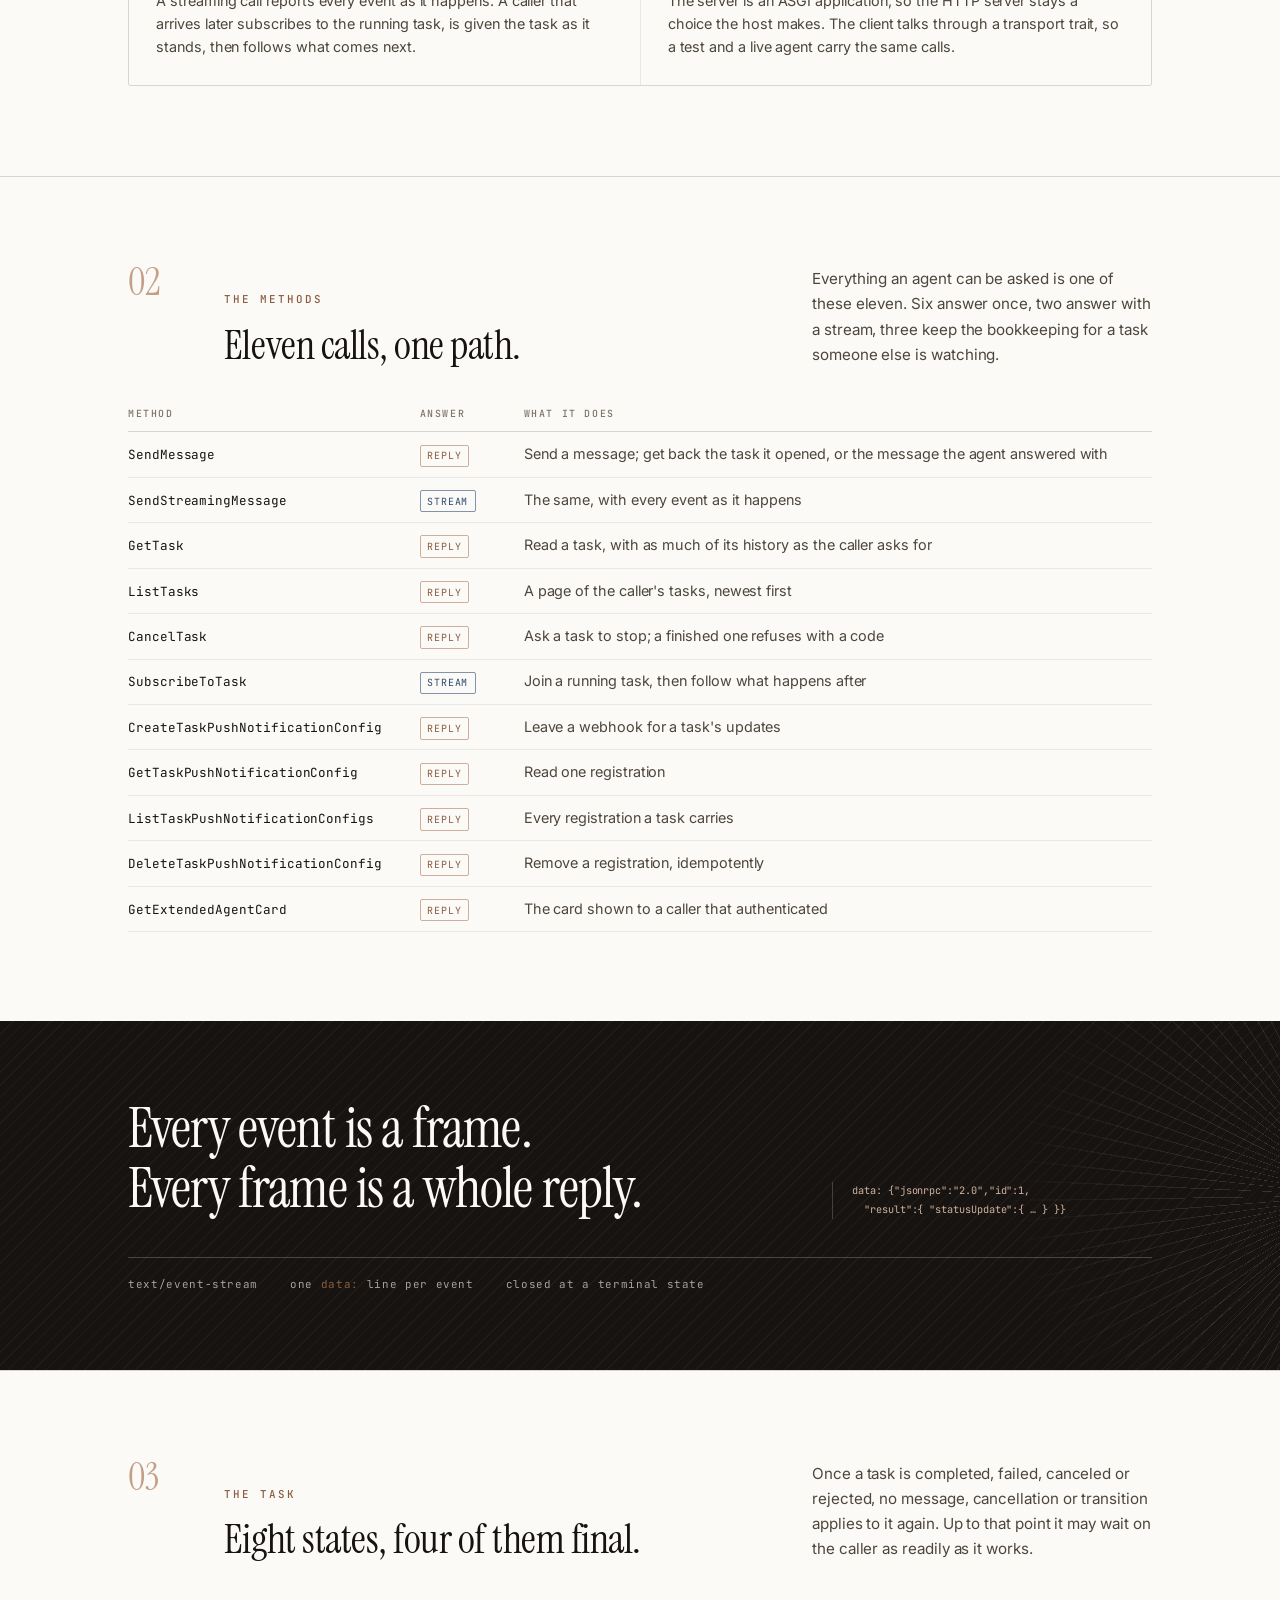
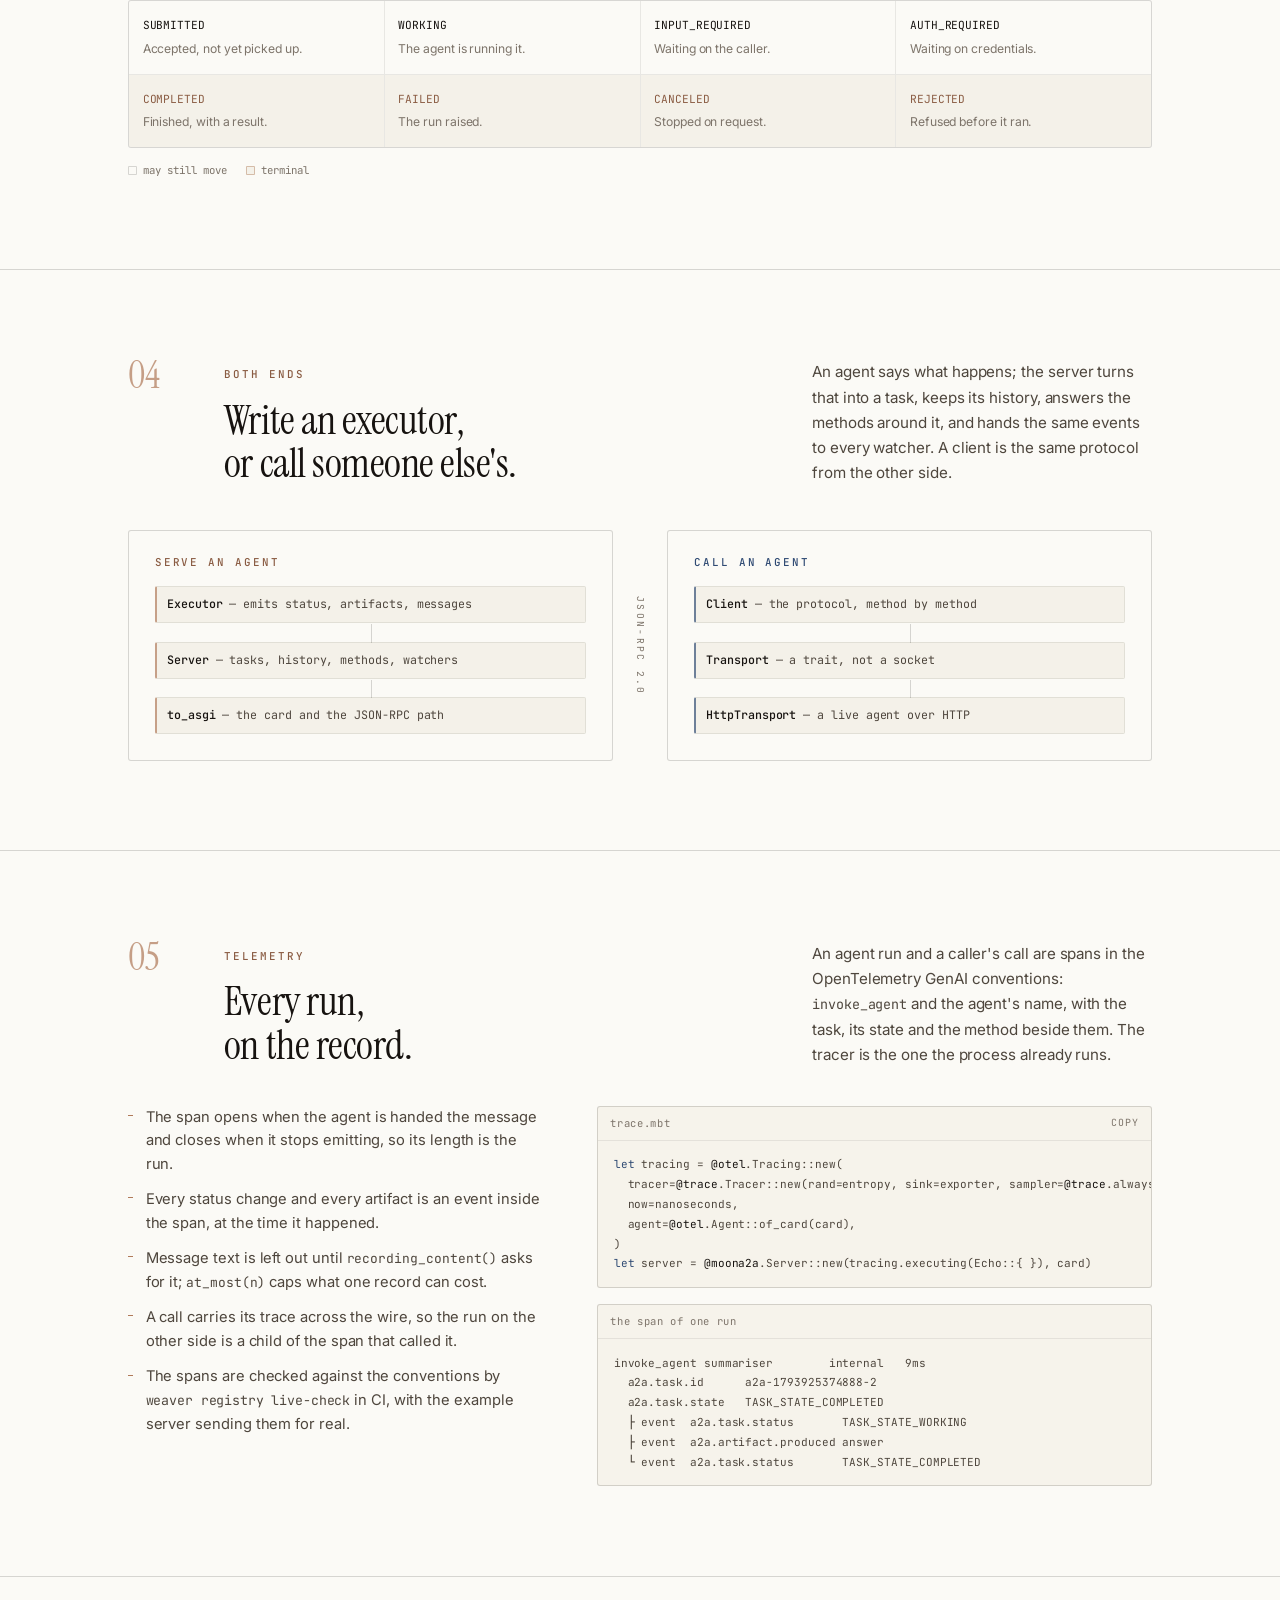
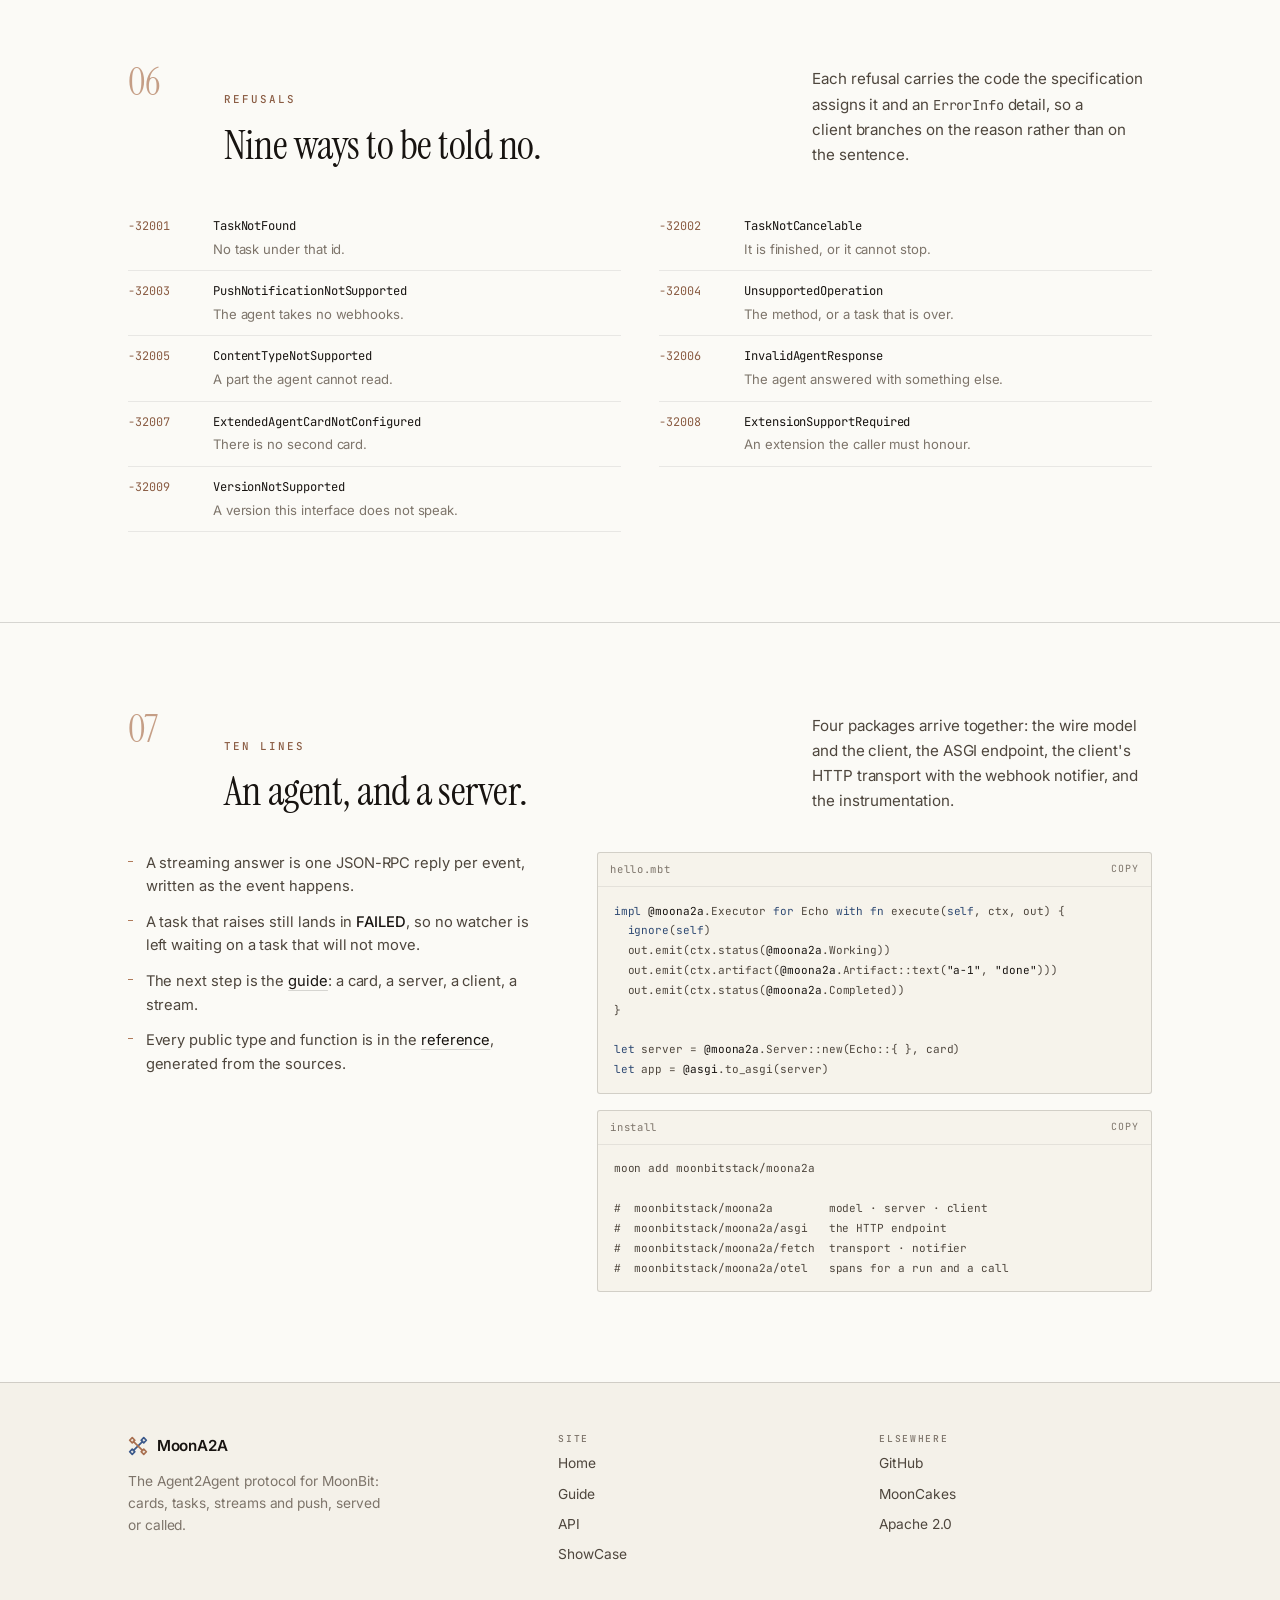
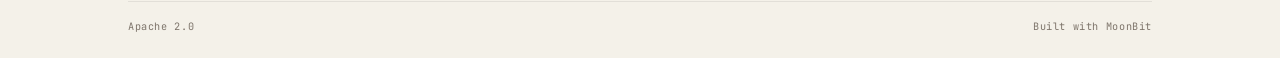
==== commit bfb5b9b9: "docs(moona2a): say that the trace crosses, and how to wire it. The README gains "One trace, both age" ====
--- a/docs/index.html
+++ b/docs/index.html
@@ -287,6 +287,7 @@
           <li><span>The span opens when the agent is handed the message and closes when it stops emitting, so its length is the run.</span></li>
           <li><span>Every status change and every artifact is an event inside the span, at the time it happened.</span></li>
           <li><span>Message text is left out until <code>recording_content()</code> asks for it; <code>at_most(n)</code> caps what one record can cost.</span></li>
+          <li><span>A call carries its trace across the wire, so the run on the other side is a child of the span that called it.</span></li>
           <li><span>The spans are checked against the conventions by <span class="mono">weaver registry live-check</span> in CI, with the example server sending them for real.</span></li>
         </ul>
       </div>
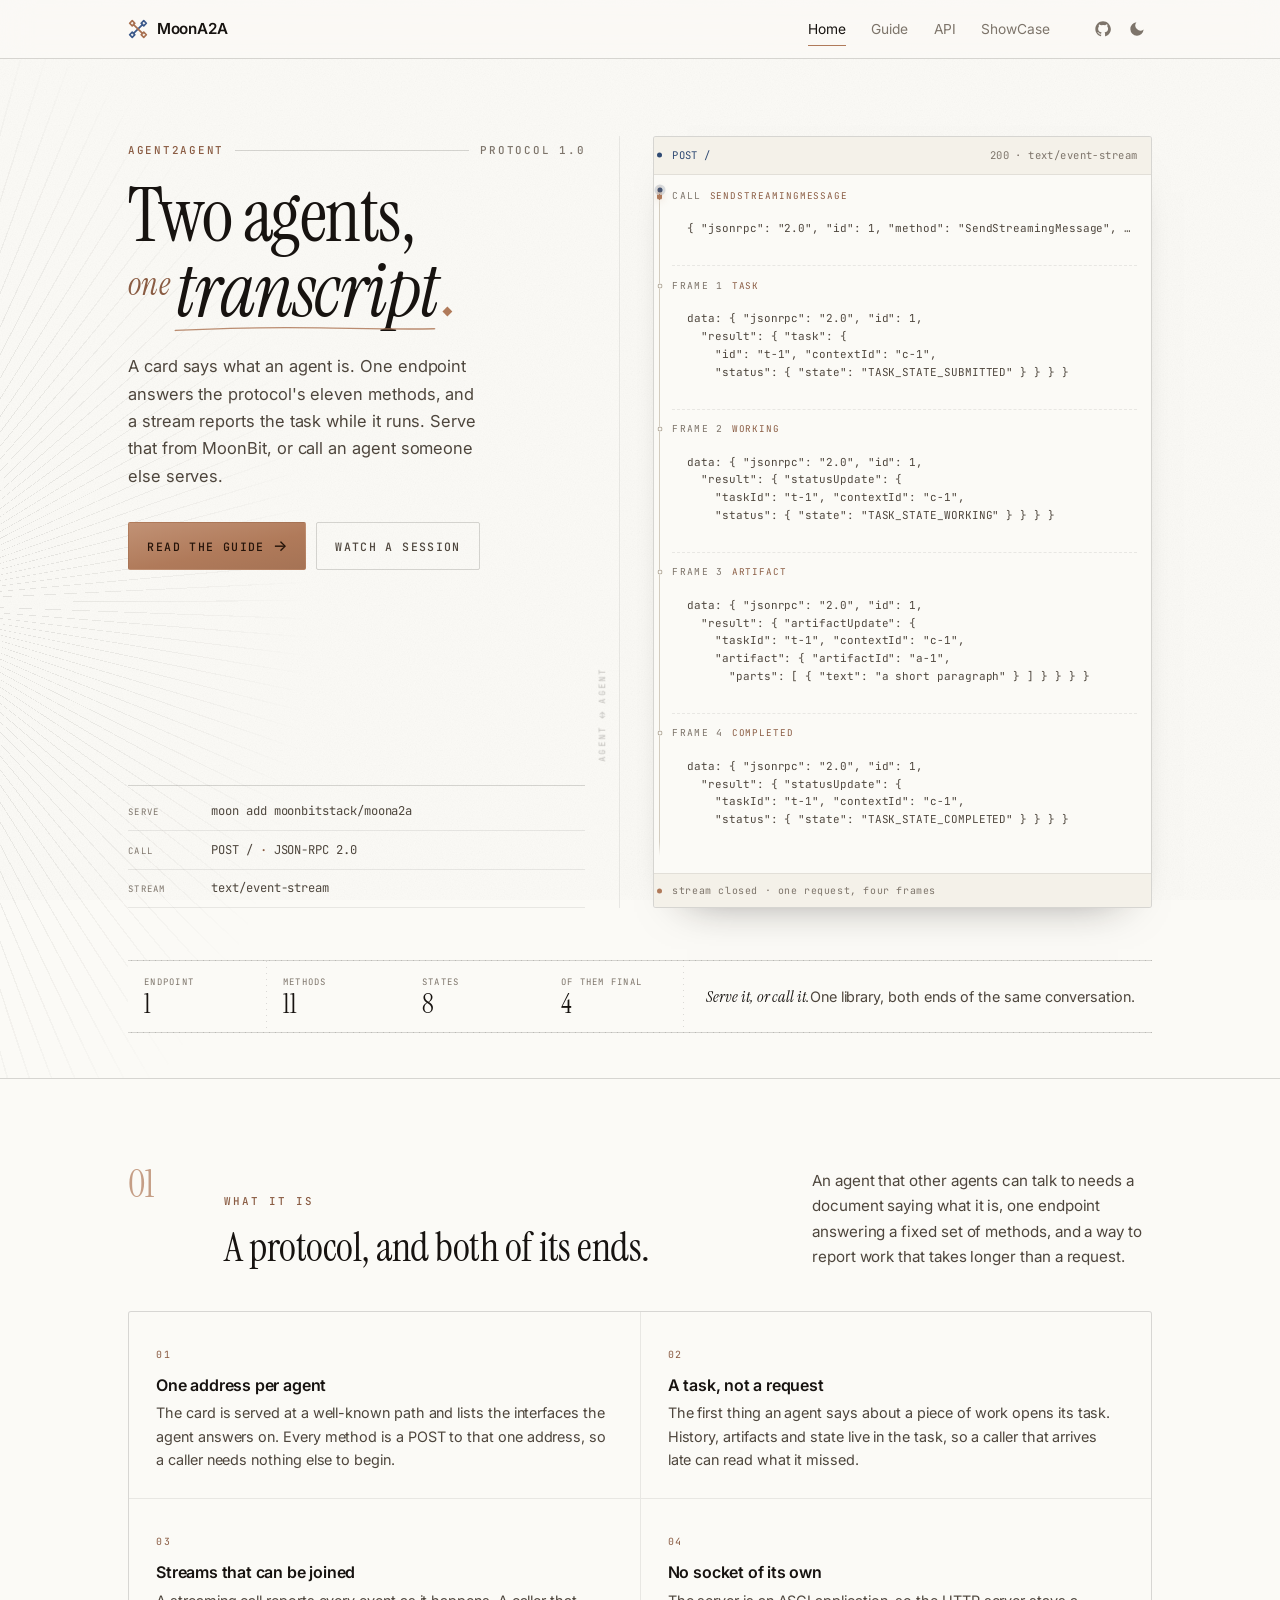
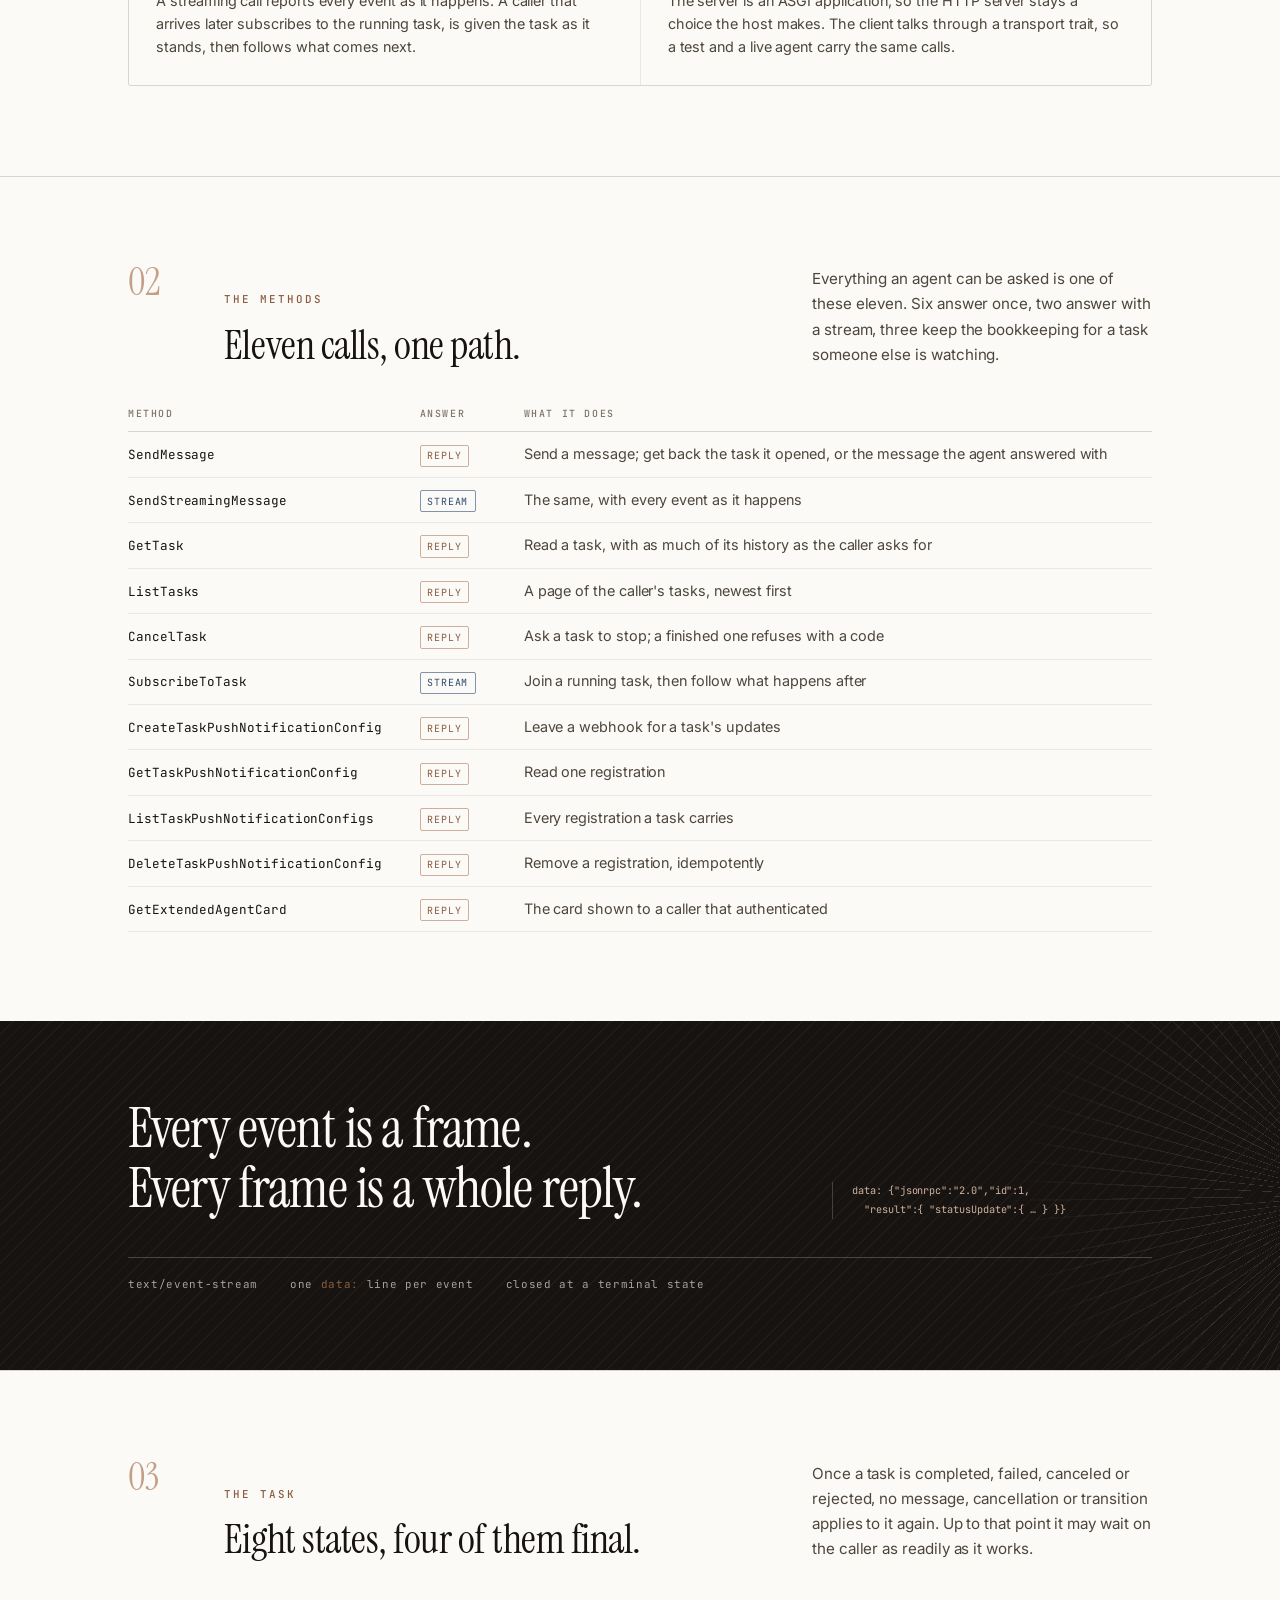
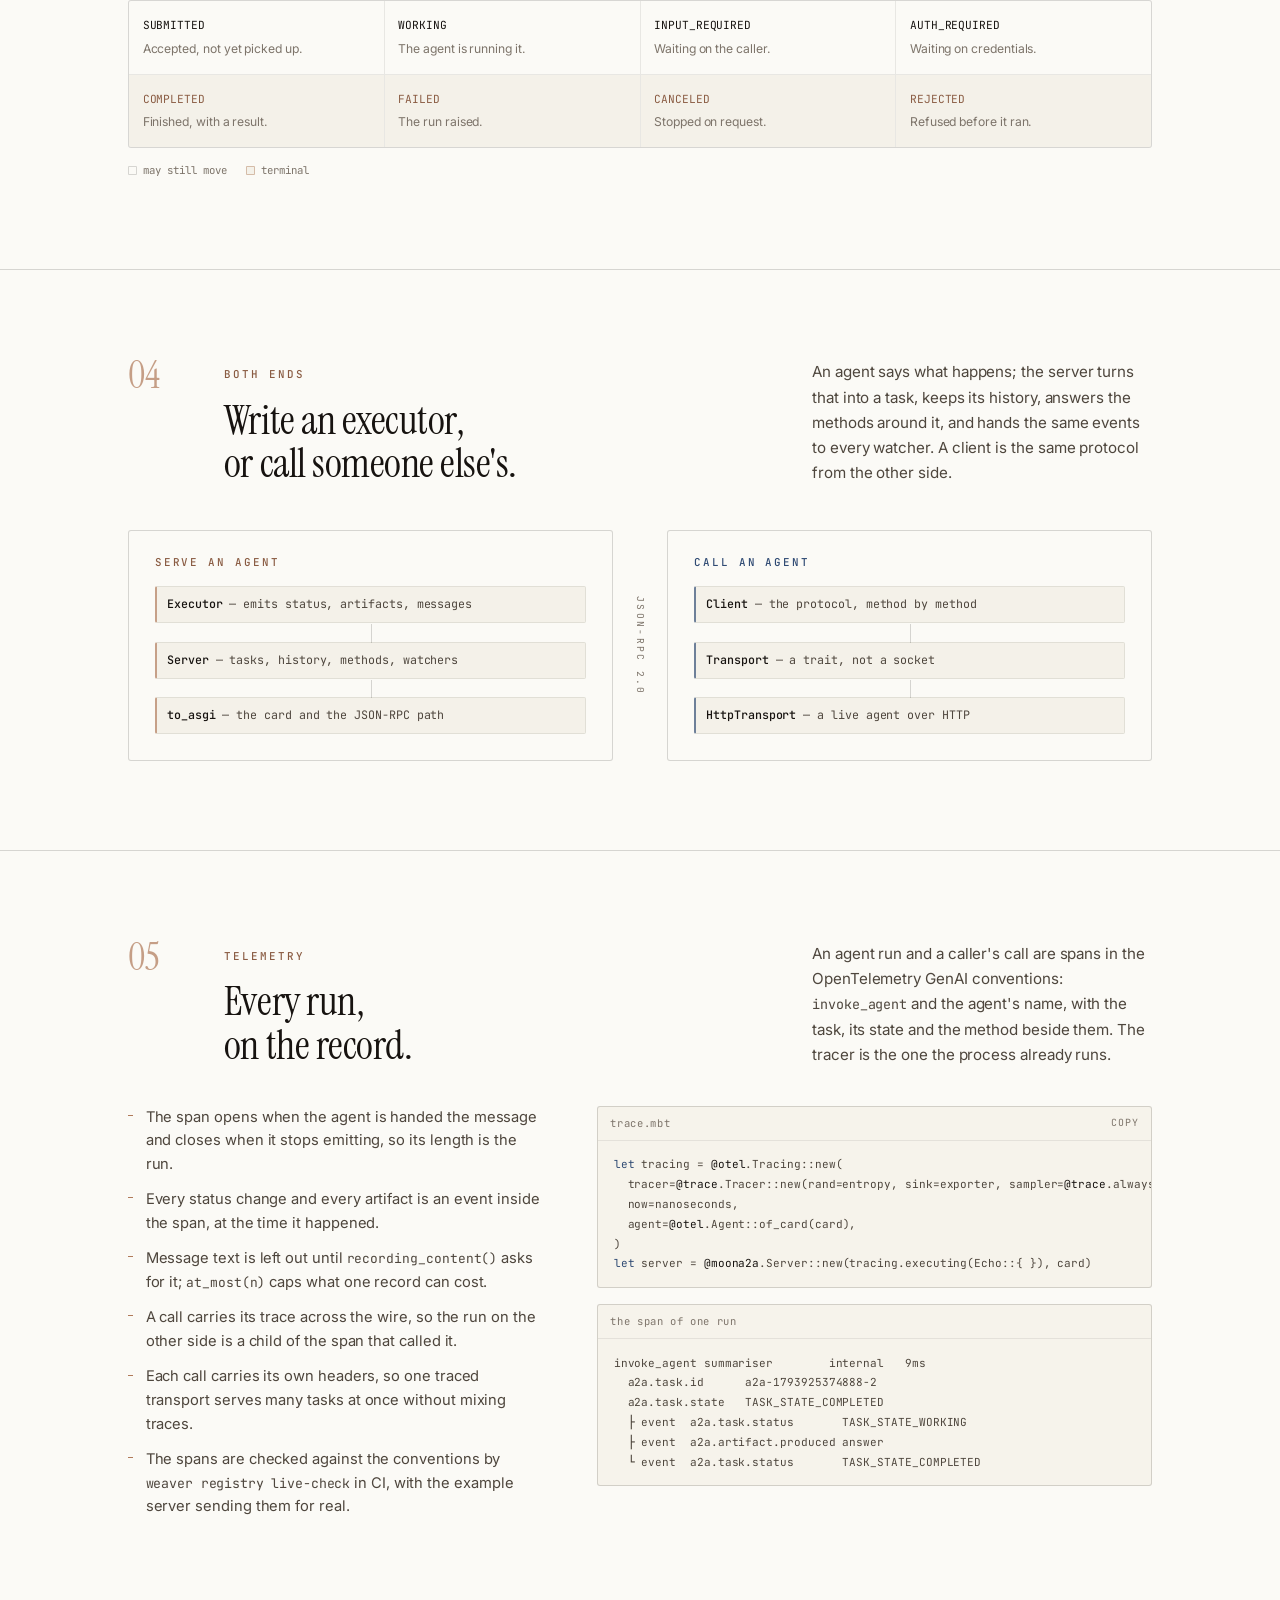
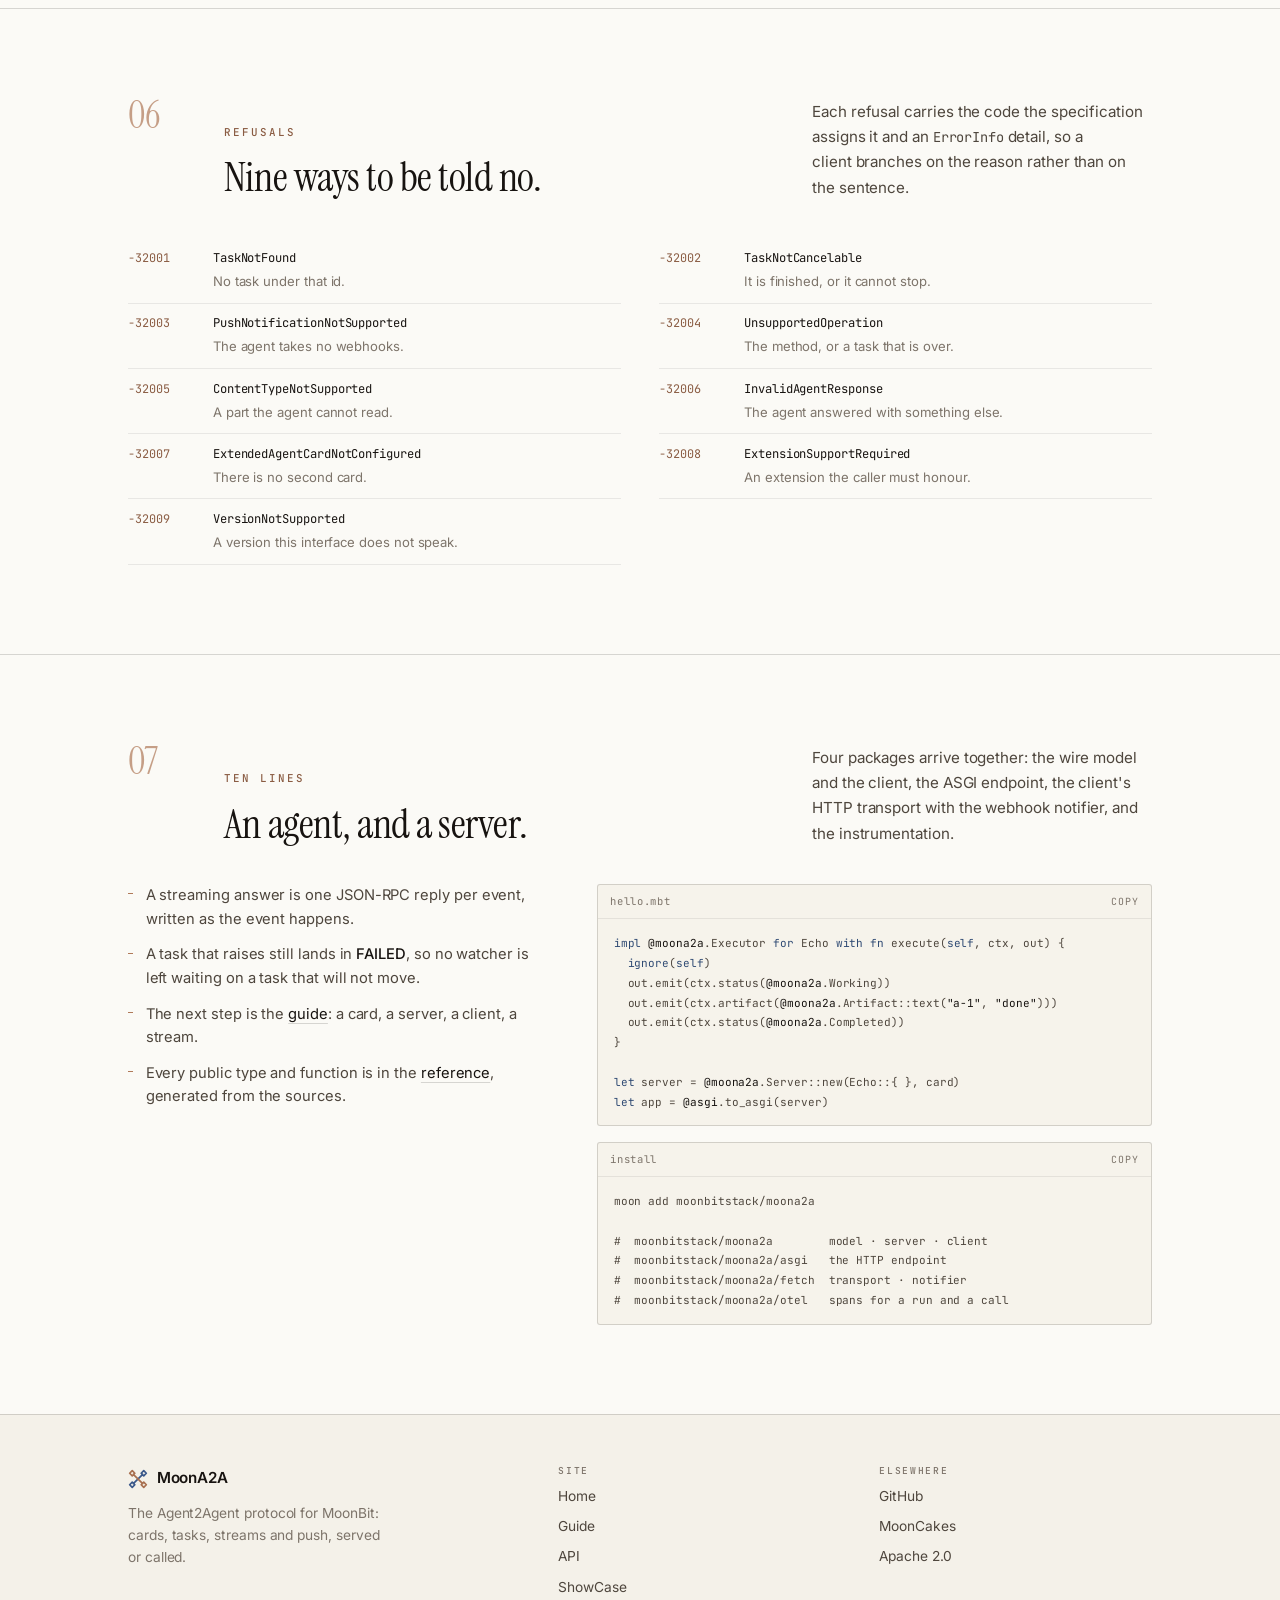
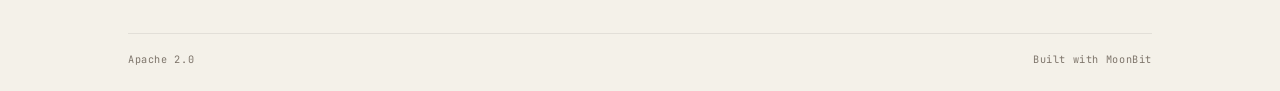
==== commit 133cc529: "docs(moona2a): describe per-call headers on both ends. Signed-off-by: Leo Cheng (heke1228) <chengkel" ====
--- a/docs/index.html
+++ b/docs/index.html
@@ -288,6 +288,7 @@
           <li><span>Every status change and every artifact is an event inside the span, at the time it happened.</span></li>
           <li><span>Message text is left out until <code>recording_content()</code> asks for it; <code>at_most(n)</code> caps what one record can cost.</span></li>
           <li><span>A call carries its trace across the wire, so the run on the other side is a child of the span that called it.</span></li>
+          <li><span>Each call carries its own headers, so one traced transport serves many tasks at once without mixing traces.</span></li>
           <li><span>The spans are checked against the conventions by <span class="mono">weaver registry live-check</span> in CI, with the example server sending them for real.</span></li>
         </ul>
       </div>
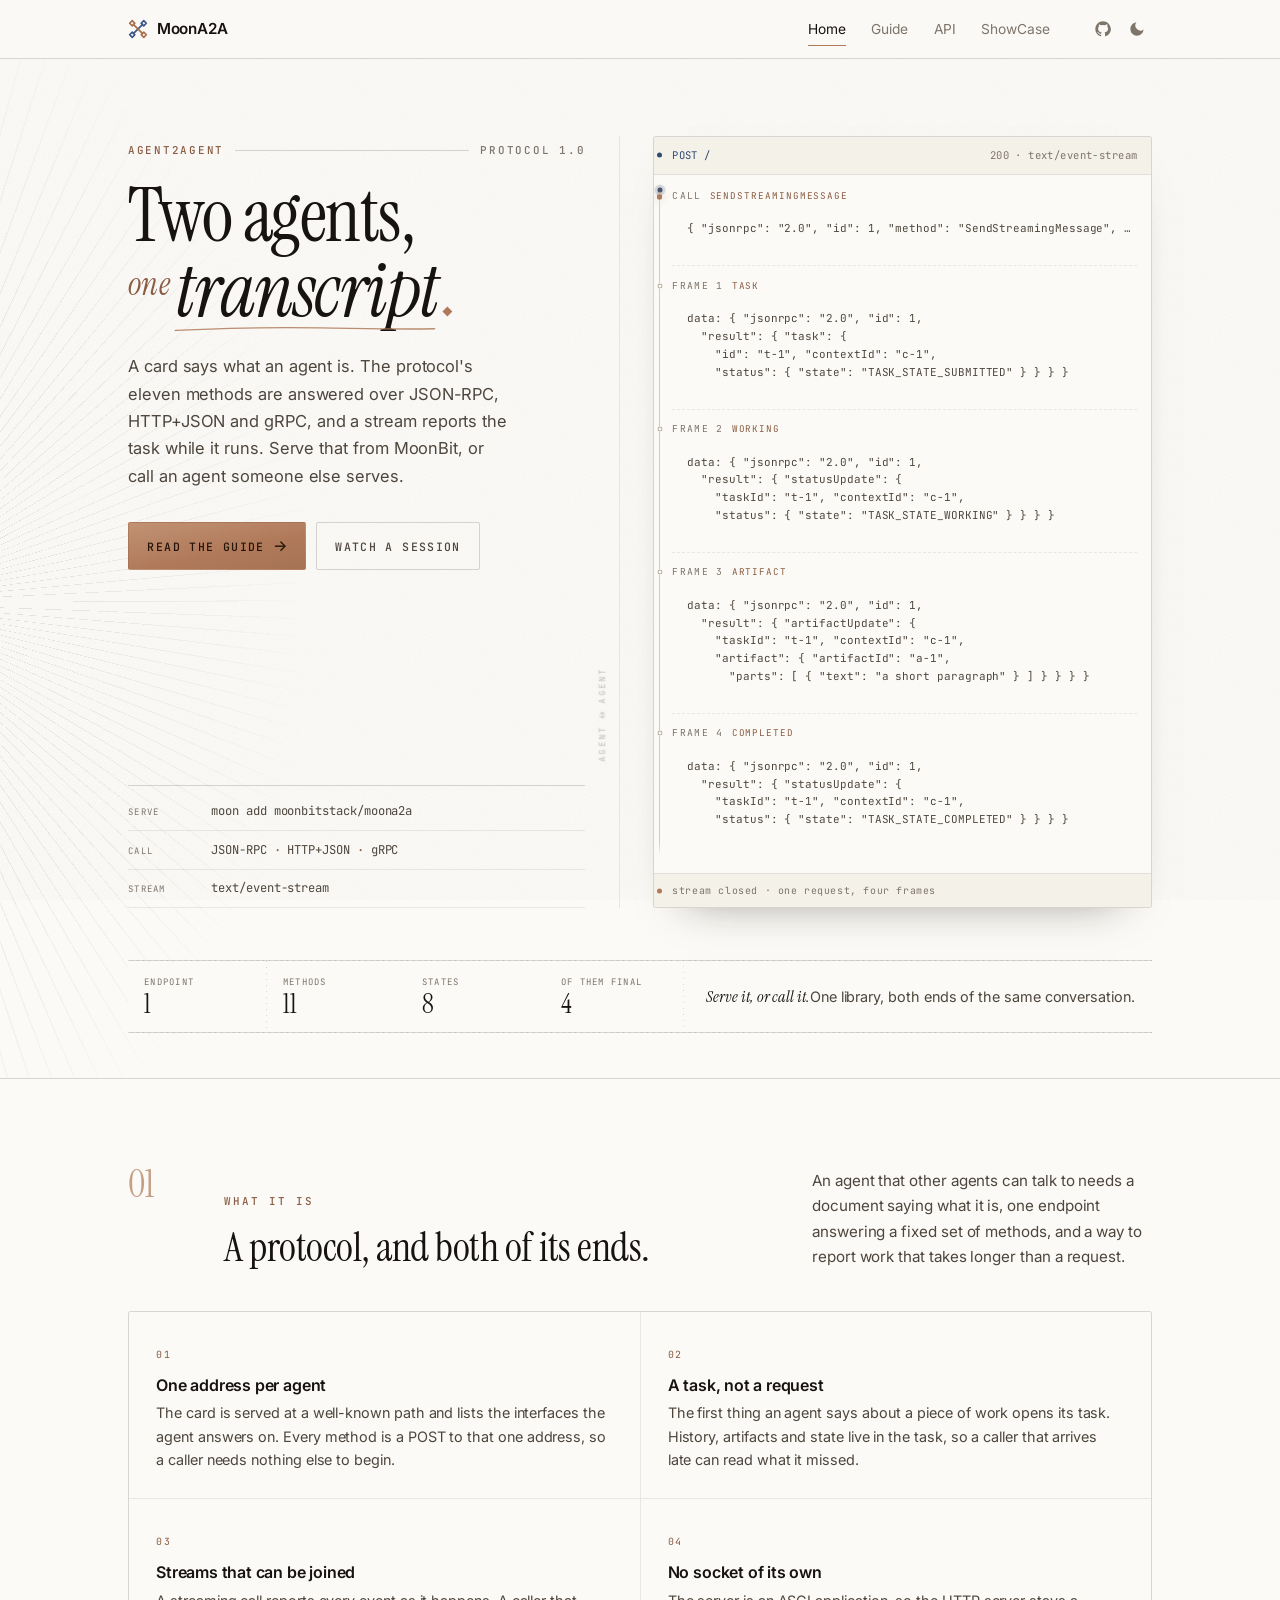
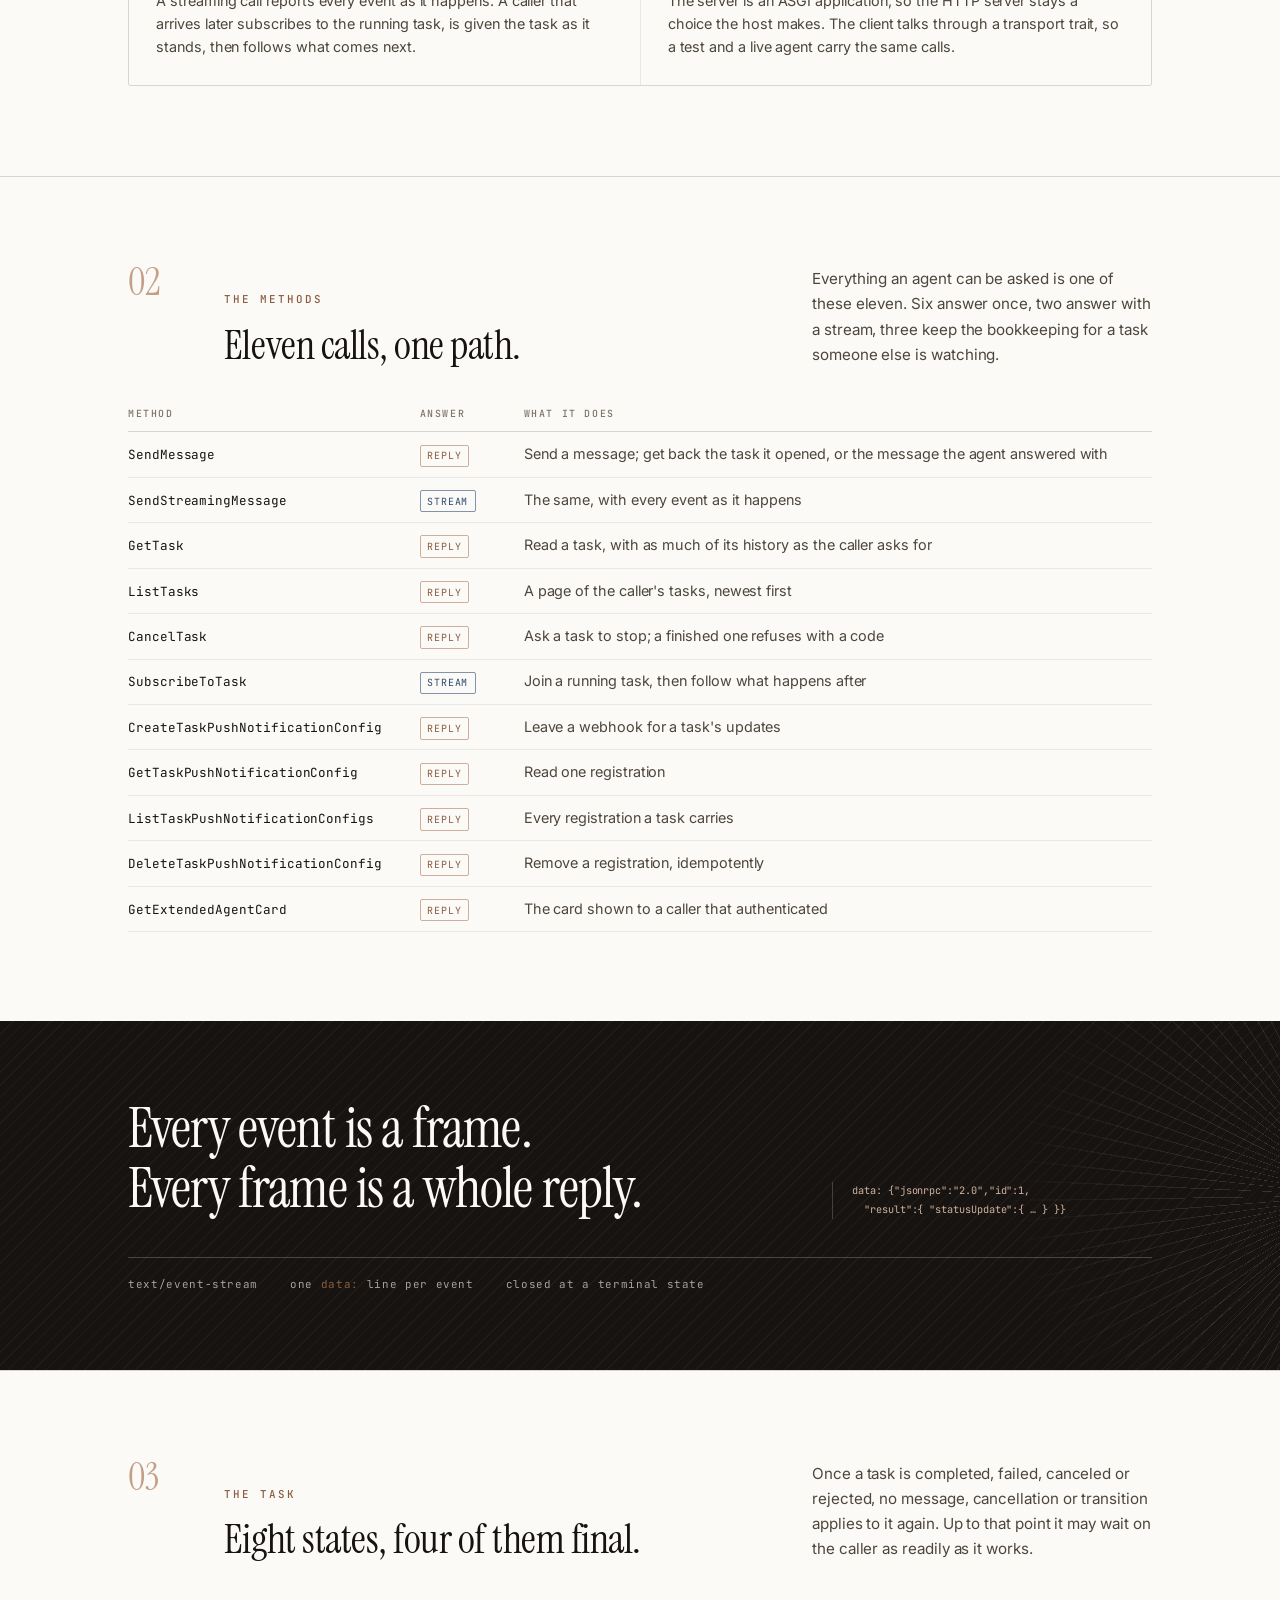
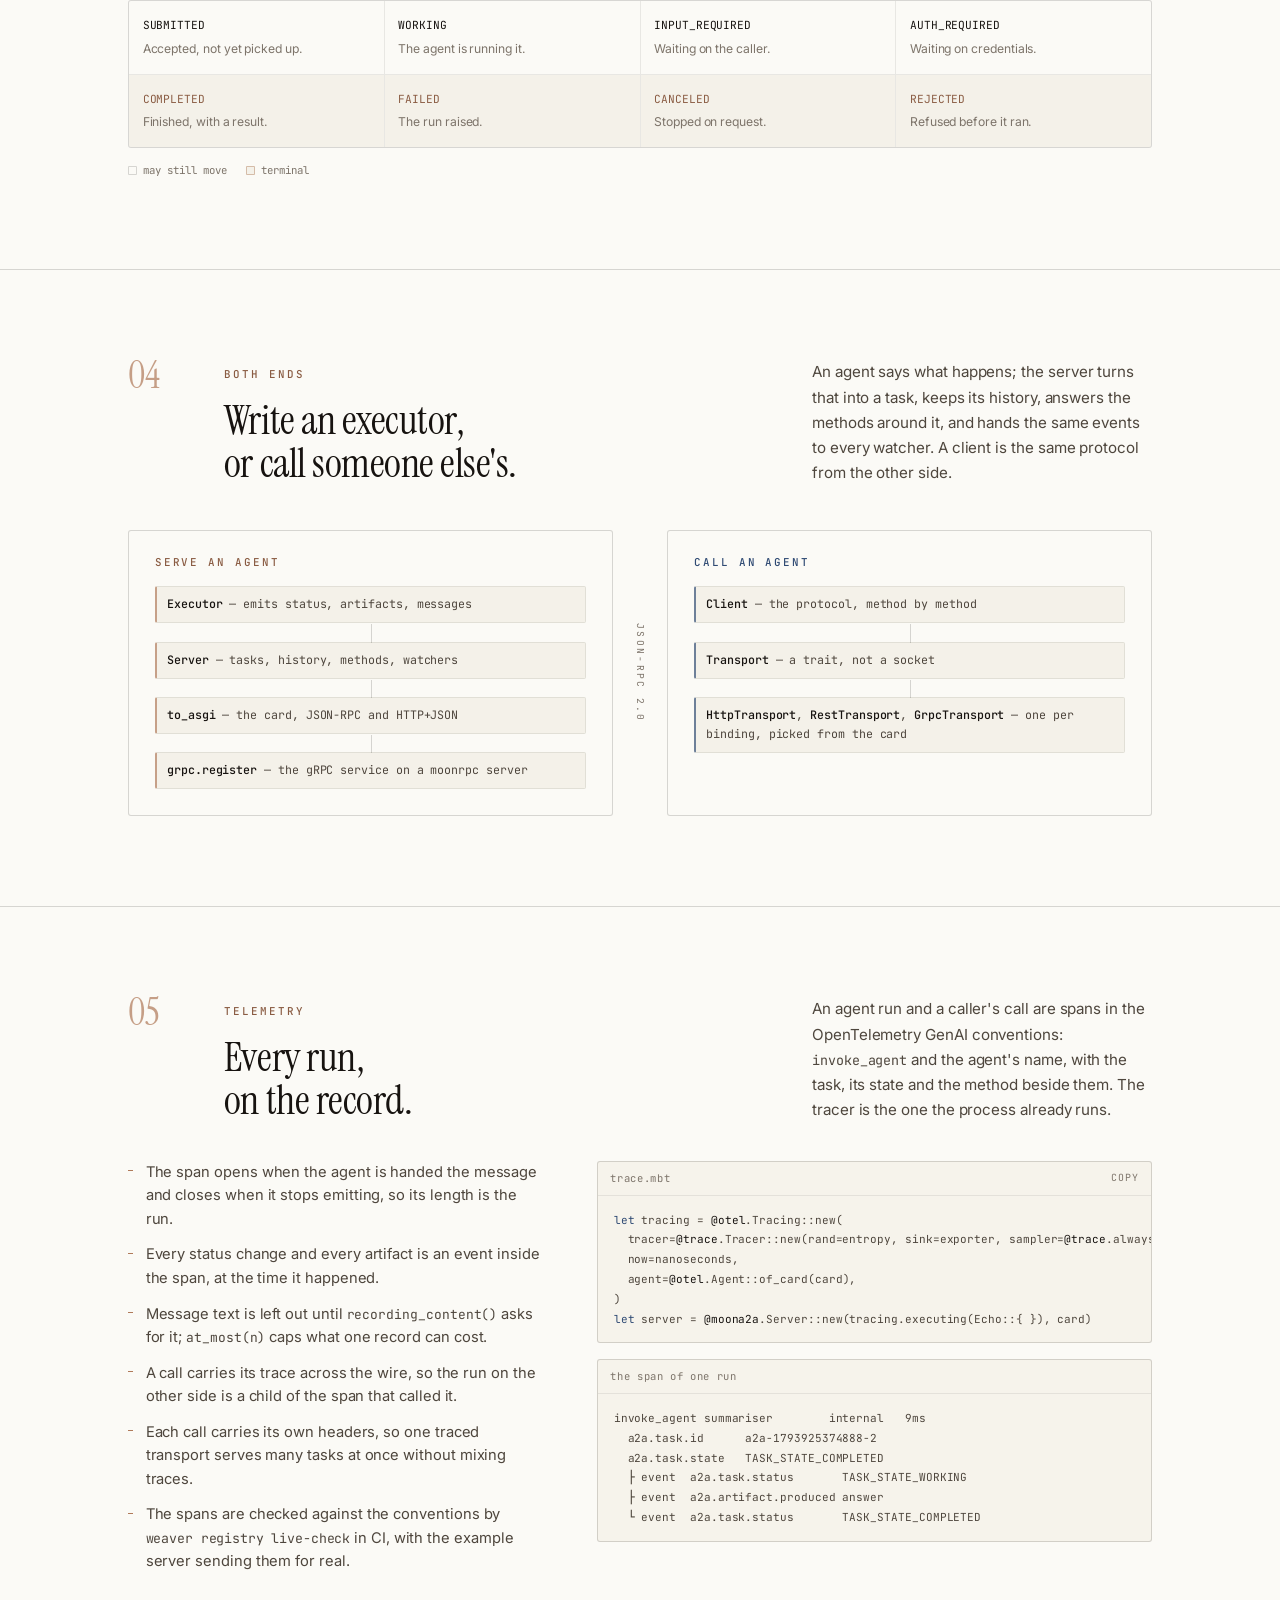
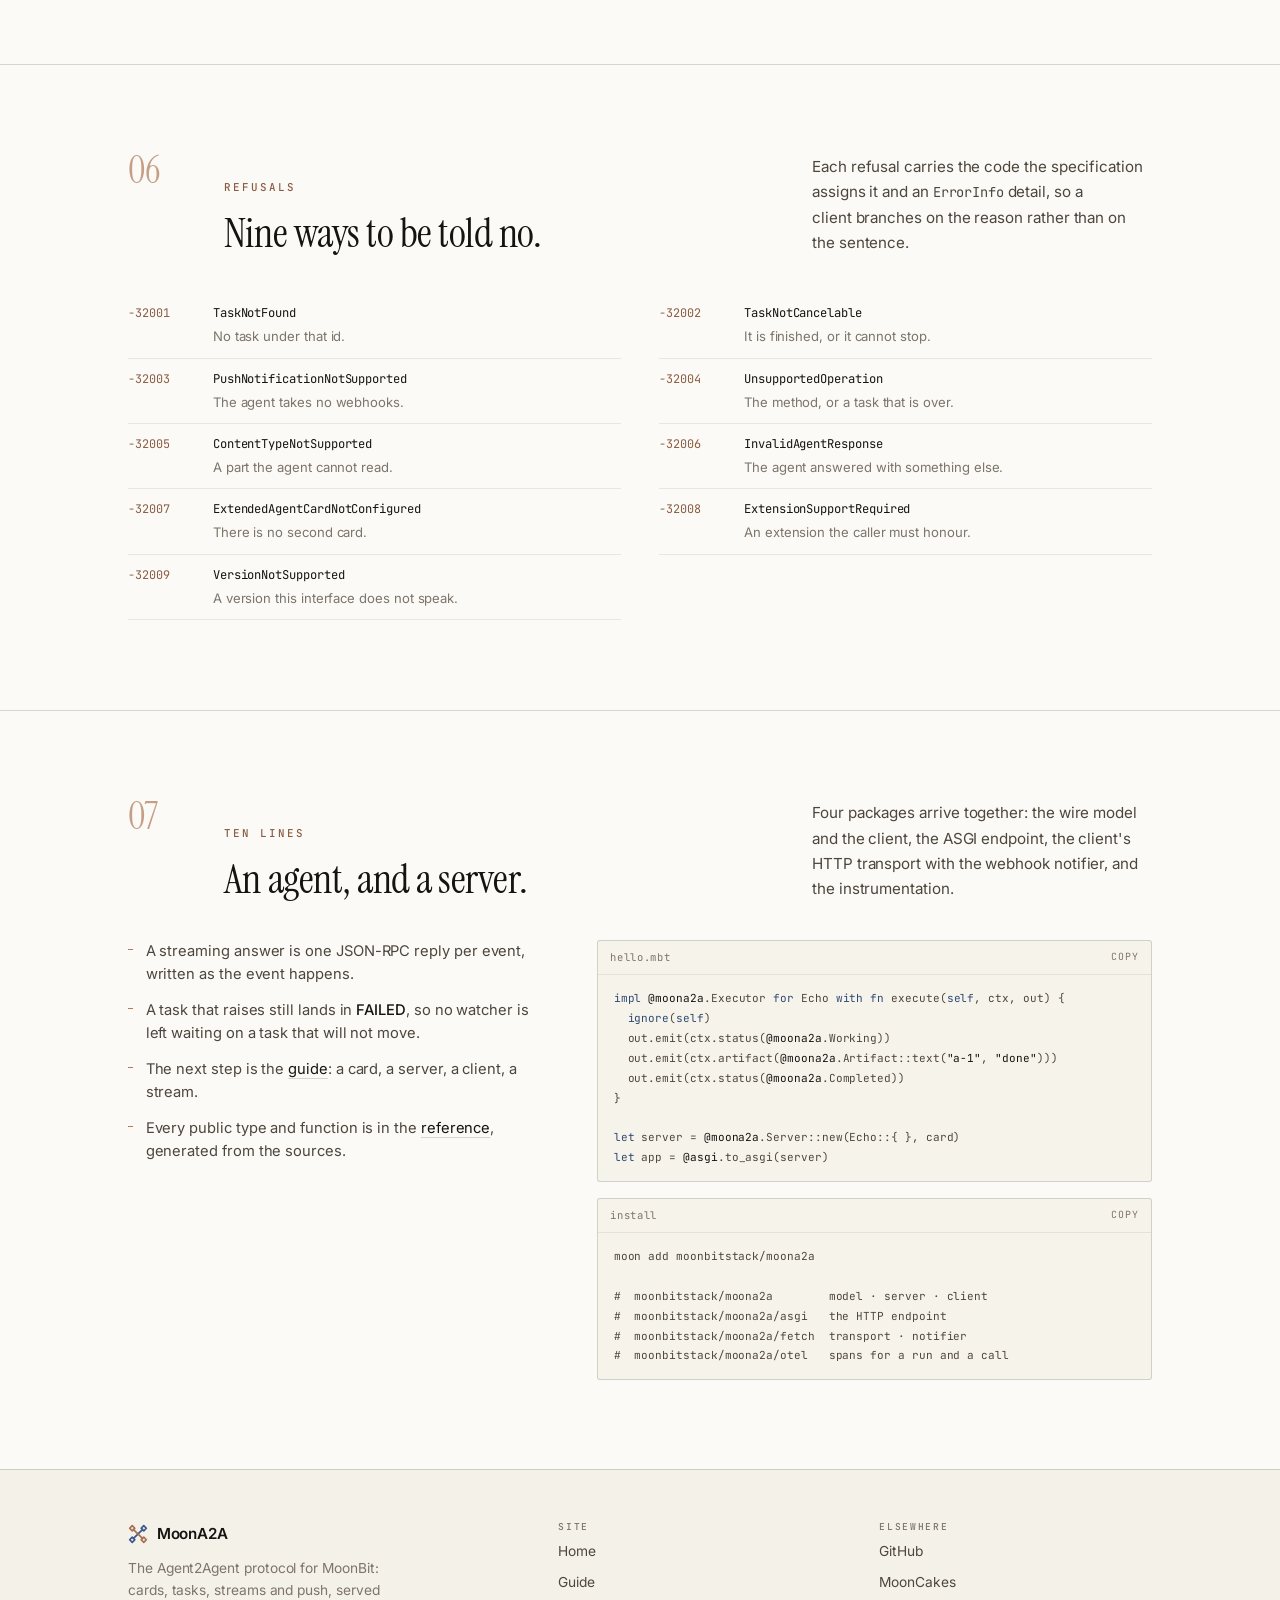
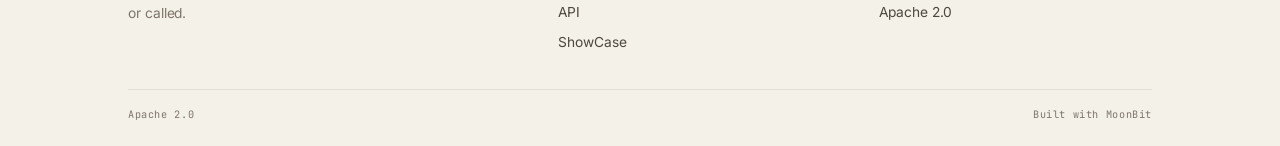
==== commit f33daf0e: "feat(moona2a): HTTP+JSON and gRPC clients picked from the card, streams handed over as they arrive, " ====
--- a/docs/index.html
+++ b/docs/index.html
@@ -4,7 +4,7 @@
 <meta charset="utf-8">
 <meta name="viewport" content="width=device-width, initial-scale=1">
 <title>MoonA2A — the Agent2Agent protocol for MoonBit</title>
-<meta name="description" content="MoonA2A is the Agent2Agent protocol in MoonBit: an agent card, one JSON-RPC endpoint for the protocol's methods, tasks that stream, push notifications, and a client for calling an agent someone else runs.">
+<meta name="description" content="MoonA2A is the Agent2Agent protocol in MoonBit: an agent card, the protocol's methods over JSON-RPC, HTTP+JSON and gRPC, tasks that stream, push notifications, and a client for calling an agent someone else runs.">
 <meta name="theme-color" content="#fbfaf6">
 <script>try{var e=document.documentElement,n=performance.getEntriesByType("navigation")[0];if(n&&n.type==="reload")sessionStorage.removeItem("moona2a-theme");else{var t=sessionStorage.getItem("moona2a-theme");if(t)e.setAttribute("data-theme",t)}}catch(r){}</script>
 <link rel="icon" href="data:image/svg+xml,%3Csvg%20xmlns='http://www.w3.org/2000/svg'%20viewBox='0%200%2024%2024'%3E%3Crect%20width='24'%20height='24'%20fill='%23fbfaf6'/%3E%3Cg%20fill='none'%20stroke-width='2.05'%20stroke-linecap='round'%20stroke-linejoin='round'%3E%3Cpath%20d='M6.37%2017.63%2017.63%206.37M7.69%2018.39%205.10%2015.80%202.00%2018.90%205.10%2022.00%208.20%2018.90%205.61%2016.31M16.31%205.61%2018.90%208.20%2022.00%205.10%2018.90%202.00%2015.80%205.10%2018.39%207.69'%20stroke='%232f4a73'/%3E%3Cpath%20d='M6.37%206.37%2017.63%2017.63M5.61%207.69%208.20%205.10%205.10%202.00%202.00%205.10%205.10%208.20%207.69%205.61M18.39%2016.31%2015.80%2018.90%2018.90%2022.00%2022.00%2018.90%2018.90%2015.80%2016.31%2018.39'%20stroke='%23a86f4f'/%3E%3C/g%3E%3C/svg%3E">
@@ -59,14 +59,14 @@
           <span class="hl"><span class="one">one</span><span class="word">transcript<svg class="strike" viewBox="0 0 200 12" preserveAspectRatio="none" aria-hidden="true"><path d="M2 8.6C36 5.4 74 4.1 112 5.1c31 0.8 60 2.4 86 1.2"/></svg></span><span class="stop" aria-hidden="true"></span></span>
         </h1>
 
-        <p class="lede">A card says what an agent is. One endpoint answers the protocol's eleven methods, and a stream reports the task while it runs. Serve that from MoonBit, or call an agent someone else serves.</p>
+        <p class="lede">A card says what an agent is. The protocol's eleven methods are answered over JSON-RPC, HTTP+JSON and gRPC, and a stream reports the task while it runs. Serve that from MoonBit, or call an agent someone else serves.</p>
         <div class="actions">
           <a class="btn" href="guide.html">Read the guide <span class="arrow">→</span></a>
           <a class="btn ghost" href="showcase.html">Watch a session</a>
         </div>
         <dl class="docket">
           <div class="d-row"><dt>serve</dt><dd>moon add moonbitstack/moona2a</dd></div>
-          <div class="d-row"><dt>call</dt><dd>POST / <span class="sep">·</span> JSON-RPC 2.0</dd></div>
+          <div class="d-row"><dt>call</dt><dd>JSON-RPC <span class="sep">·</span> HTTP+JSON <span class="sep">·</span> gRPC</dd></div>
           <div class="d-row"><dt>stream</dt><dd>text/event-stream</dd></div>
         </dl>
       </div>
@@ -254,7 +254,8 @@
         <ul class="duo-stack">
           <li><b>Executor</b> — emits status, artifacts, messages</li>
           <li><b>Server</b> — tasks, history, methods, watchers</li>
-          <li><b>to_asgi</b> — the card and the JSON-RPC path</li>
+          <li><b>to_asgi</b> — the card, JSON-RPC and HTTP+JSON</li>
+          <li><b>grpc.register</b> — the gRPC service on a moonrpc server</li>
         </ul>
       </div>
       <div class="duo-mid"><span>json-rpc 2.0</span></div>
@@ -263,7 +264,7 @@
         <ul class="duo-stack">
           <li><b>Client</b> — the protocol, method by method</li>
           <li><b>Transport</b> — a trait, not a socket</li>
-          <li><b>HttpTransport</b> — a live agent over HTTP</li>
+          <li><b>HttpTransport</b>, <b>RestTransport</b>, <b>GrpcTransport</b> — one per binding, picked from the card</li>
         </ul>
       </div>
     </div>
